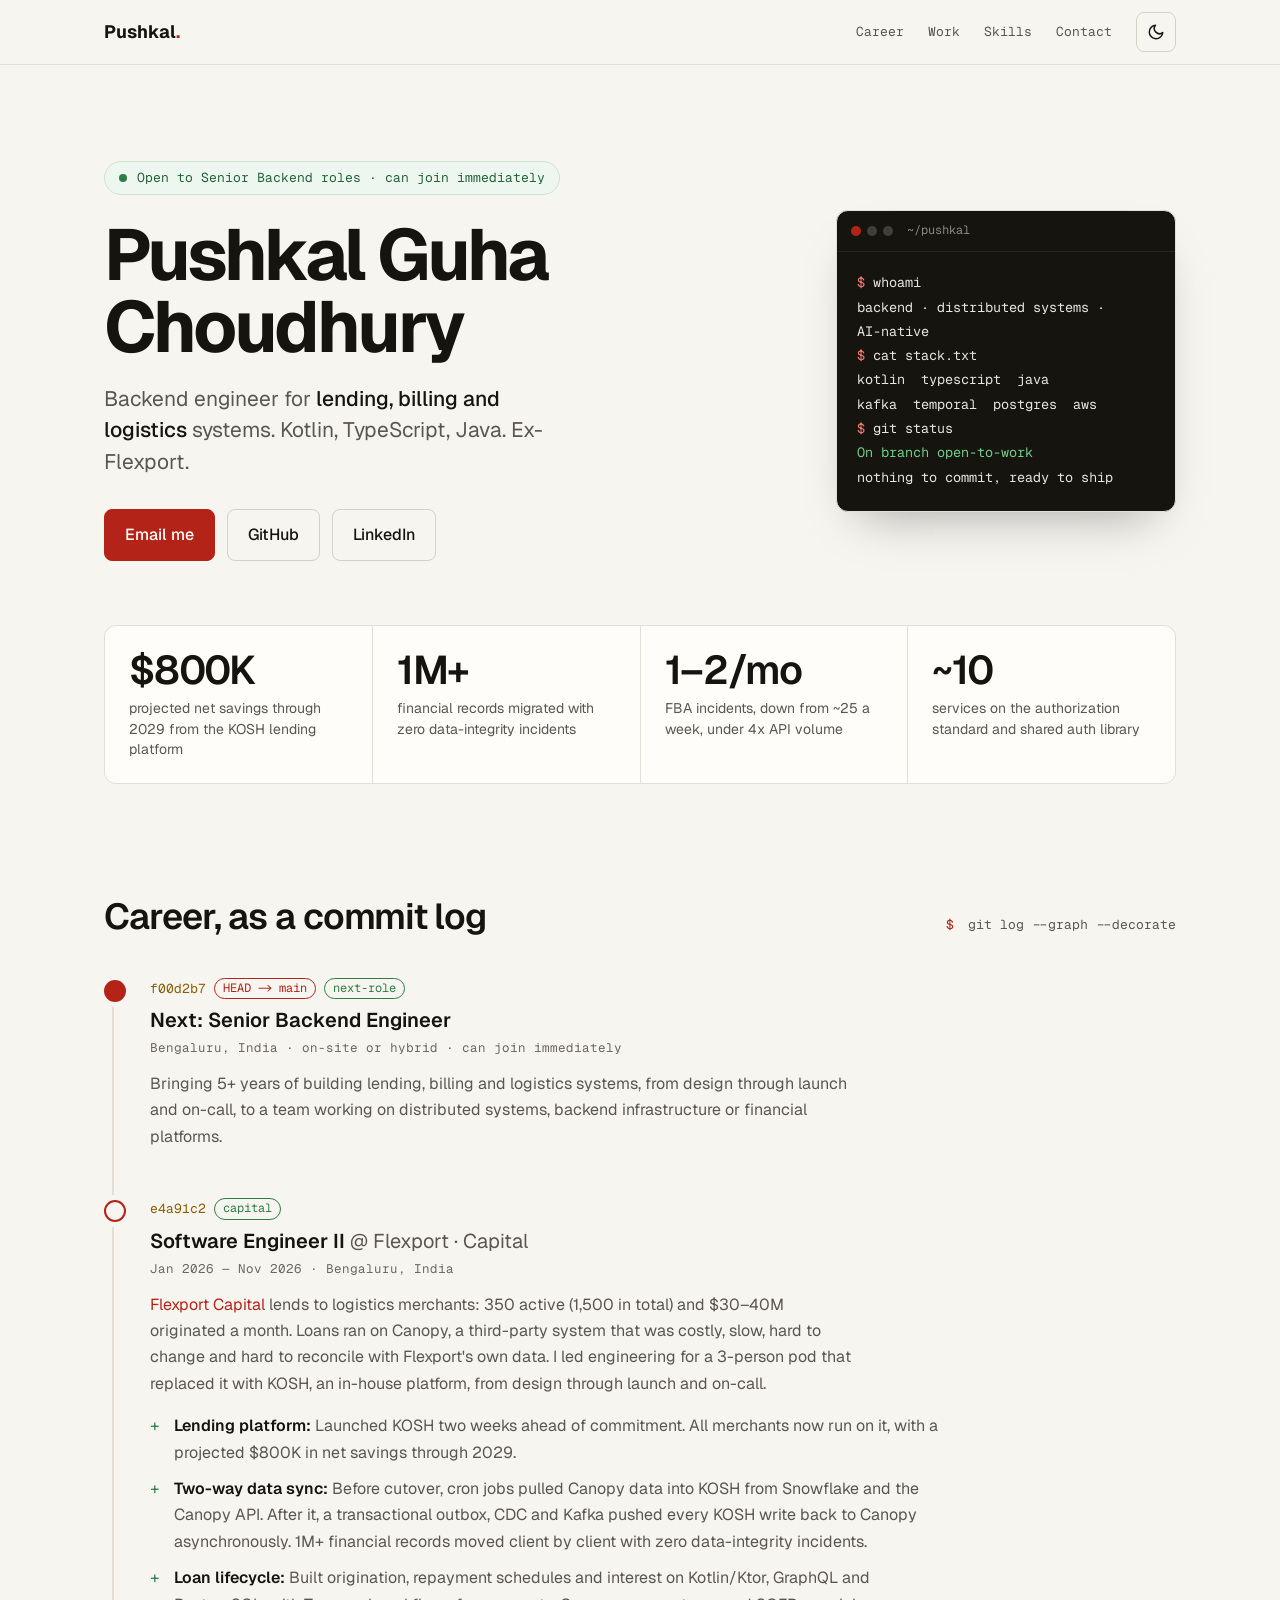
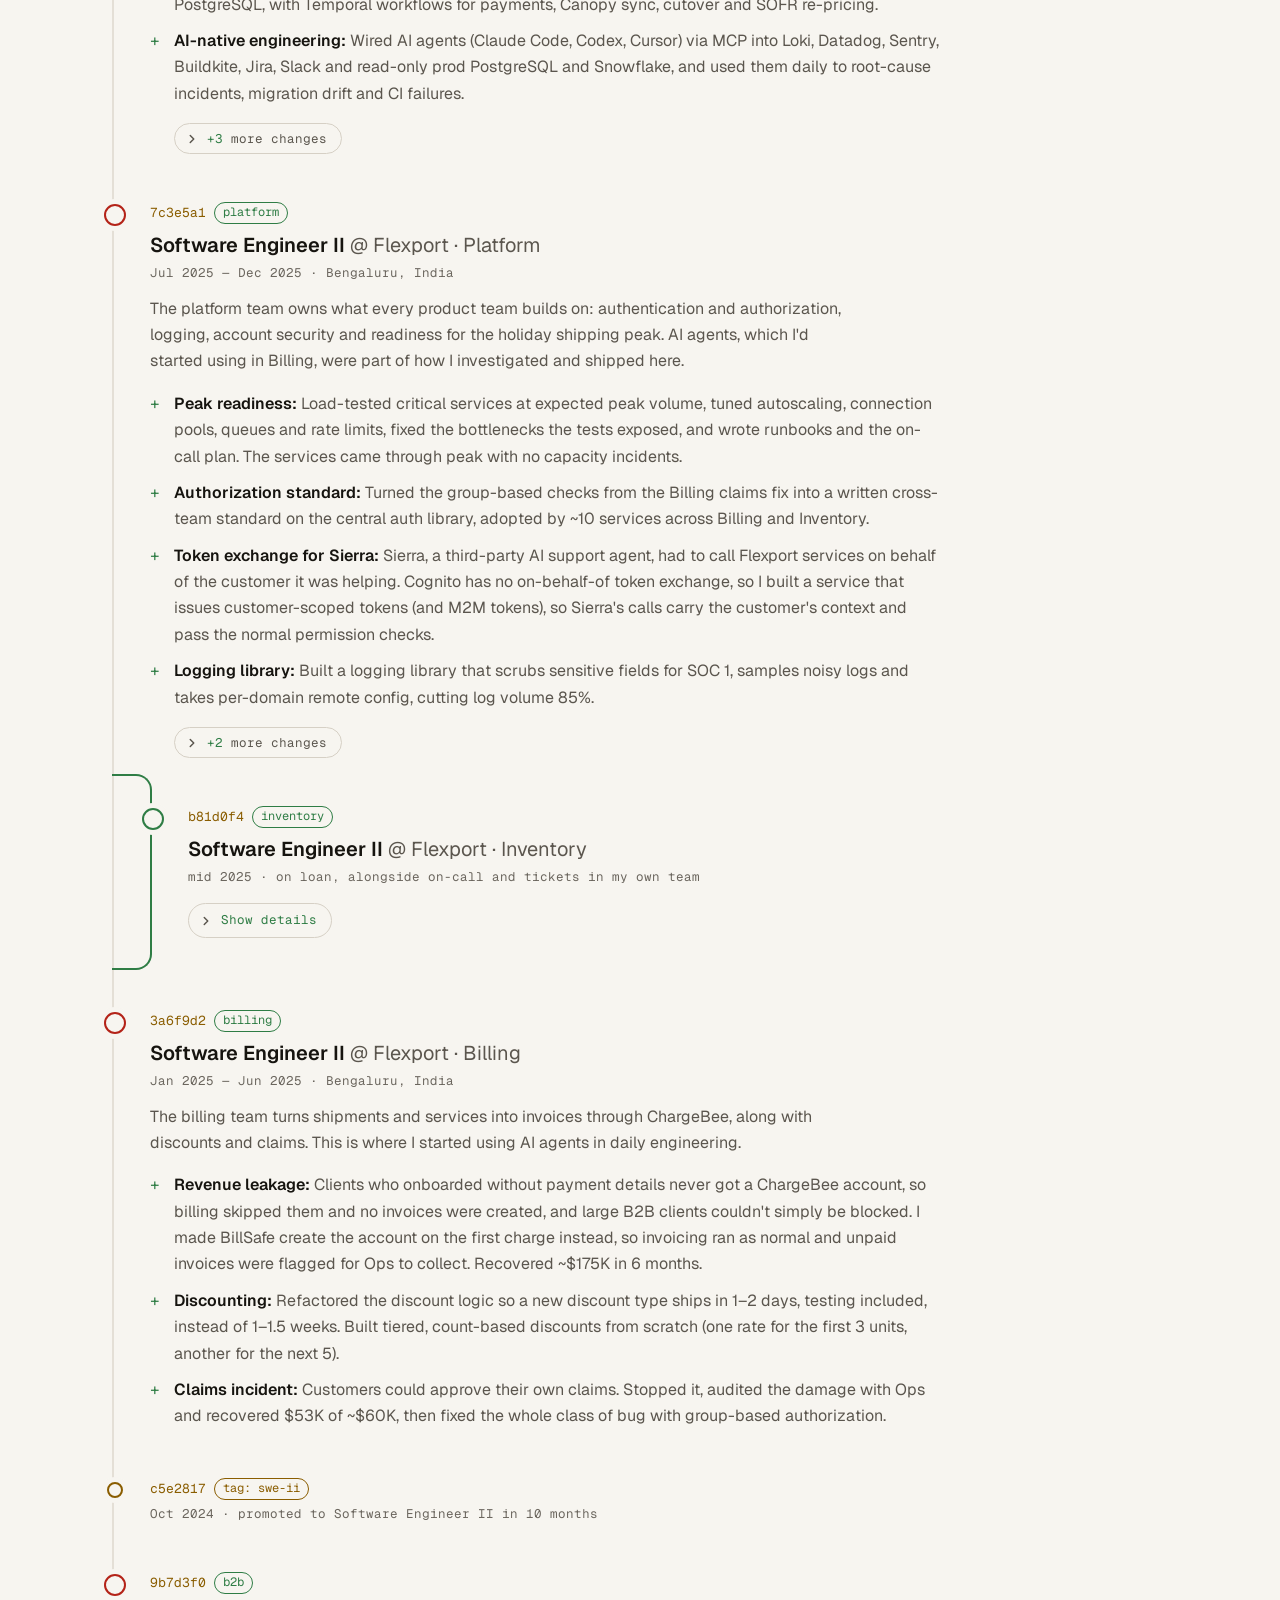
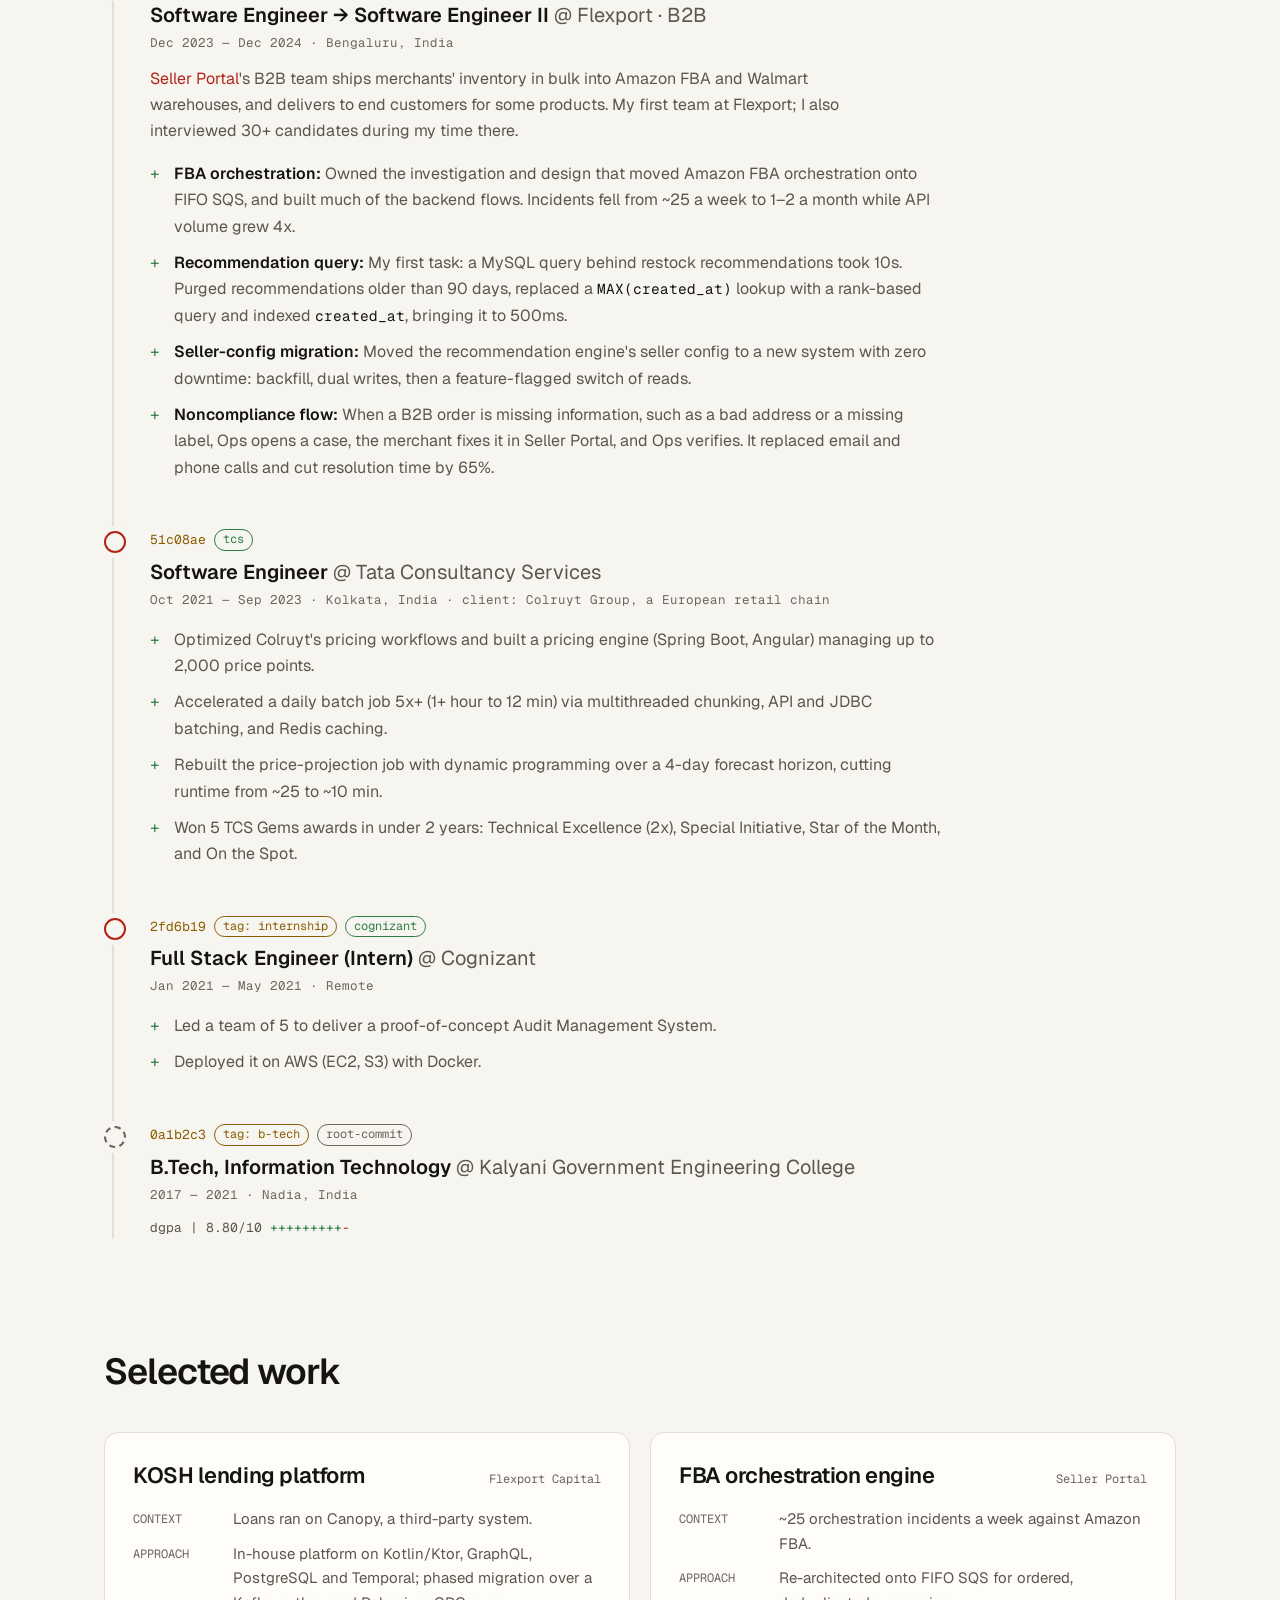
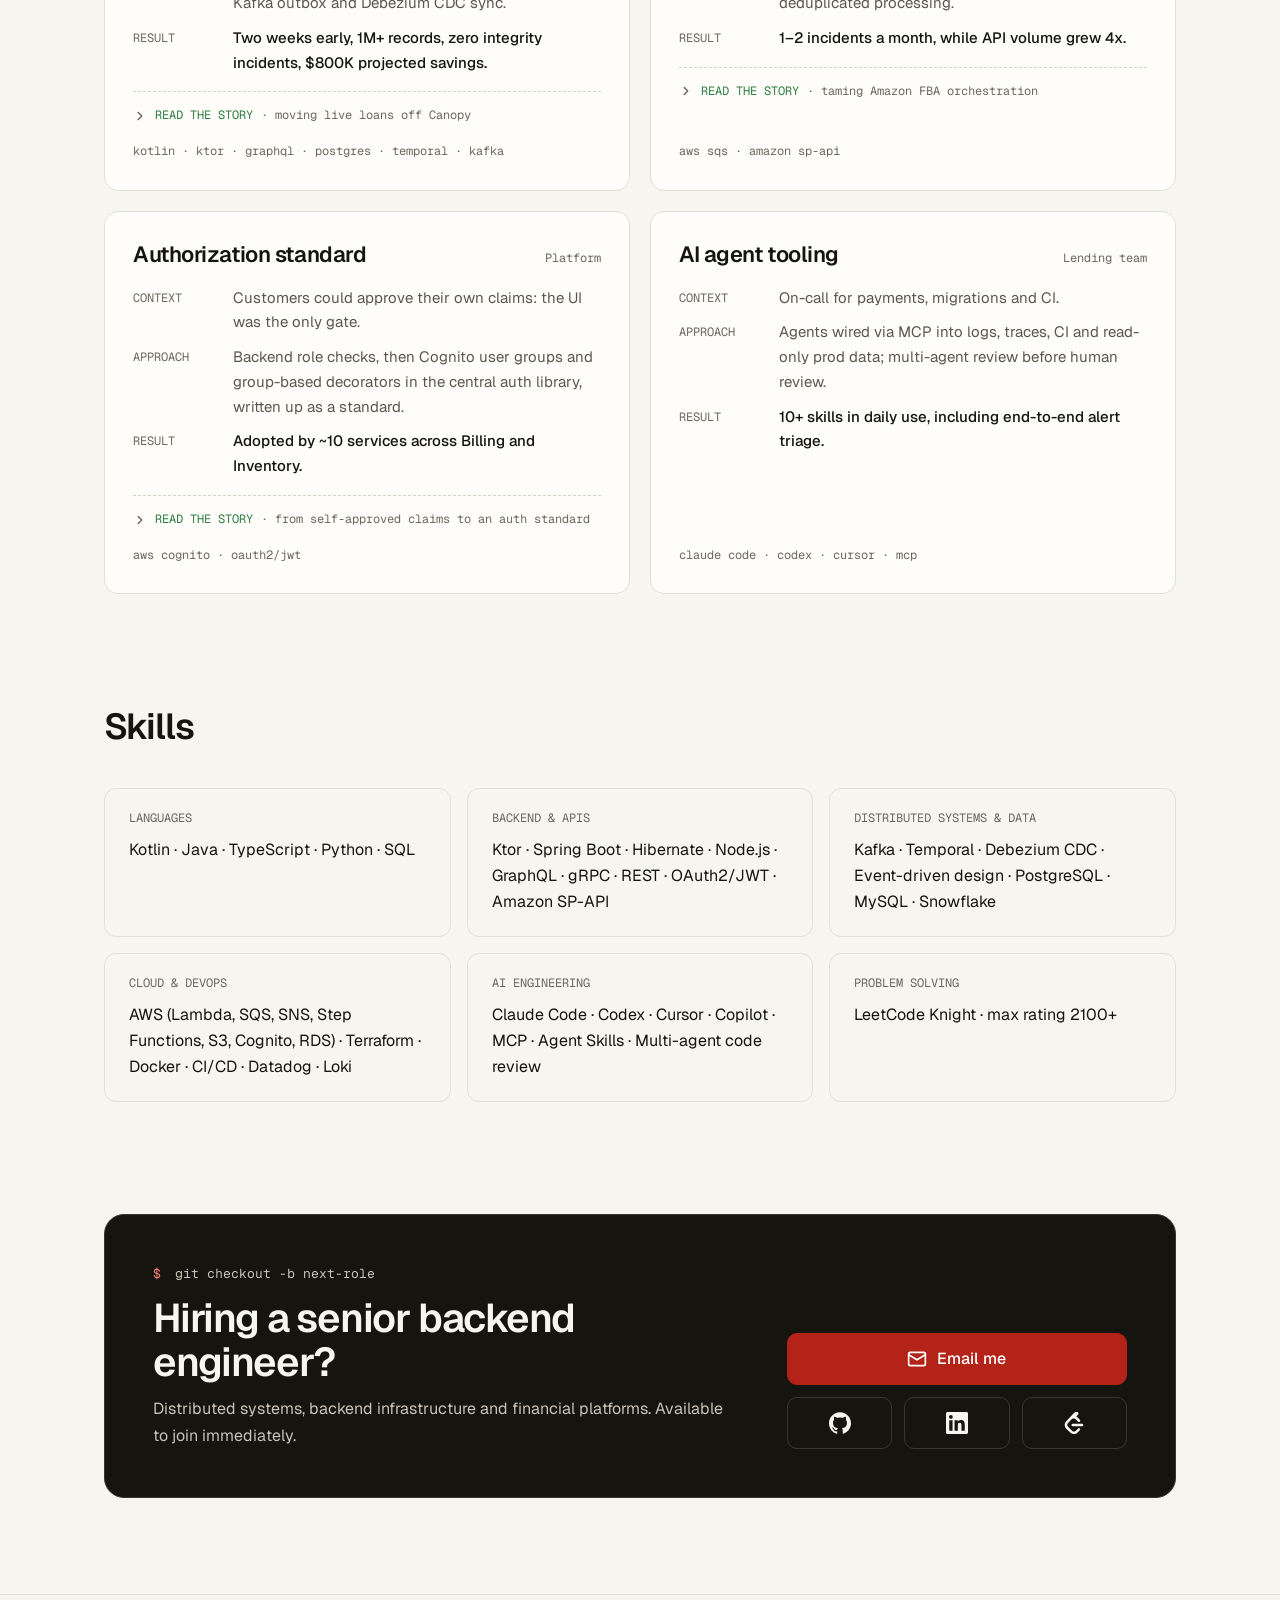
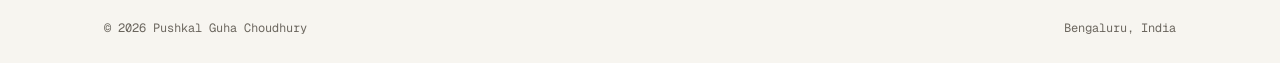
==== index.html @ 7644b031 "Rewrite Flexport career as per-domain commits with Inventory side branch and stories in Selected wor" ====
<!doctype html>
<html lang="en">
<head>
  <meta charset="utf-8">
  <meta name="viewport" content="width=device-width, initial-scale=1">
  <title>Pushkal Guha Choudhury — Software Engineer</title>
  <meta name="description" content="Pushkal Guha Choudhury is a backend software engineer, most recently at Flexport, building event-driven lending, billing and logistics systems in Kotlin, TypeScript and Java.">
  <meta property="og:title" content="Pushkal Guha Choudhury — Software Engineer">
  <meta property="og:description" content="Backend engineer for lending, billing and logistics systems. Open to Senior Backend roles.">
  <meta property="og:url" content="https://maganlal-meghraj.github.io/">
  <meta property="og:type" content="website">
  <meta property="og:image" content="https://maganlal-meghraj.github.io/og.png">
  <meta property="og:image:width" content="1200">
  <meta property="og:image:height" content="630">
  <meta property="og:image:alt" content="Pushkal Guha Choudhury, backend engineer for lending, billing and logistics systems">
  <meta name="twitter:card" content="summary_large_image">
  <link rel="icon" href="favicon.svg" type="image/svg+xml">
  <meta name="theme-color" content="#f7f5f0" media="(prefers-color-scheme: light)">
  <meta name="theme-color" content="#100f0d" media="(prefers-color-scheme: dark)">
  <link rel="preconnect" href="https://fonts.googleapis.com">
  <link rel="preconnect" href="https://fonts.gstatic.com" crossorigin>
  <link rel="stylesheet" href="https://fonts.googleapis.com/css2?family=Geist:wght@400;500;600;700&family=Geist+Mono:wght@400;500&display=swap">
  <link rel="stylesheet" href="style.css?v=21">
  <script>try { var t = localStorage.getItem('theme'); if (t) document.documentElement.dataset.theme = t; } catch (e) {}</script>
</head>
<body>
  <header class="nav">
    <div class="wrap">
      <a class="logo" href="#top">Pushkal<span>.</span></a>
      <nav>
        <a href="#career">Career</a>
        <a href="#work">Work</a>
        <a href="#skills">Skills</a>
        <a href="#contact">Contact</a>
        <button class="theme-toggle" id="theme-toggle" type="button" aria-label="Switch theme">
          <svg class="i-moon" viewBox="0 0 24 24" fill="none" stroke="currentColor" stroke-width="2" stroke-linecap="round" stroke-linejoin="round" aria-hidden="true"><path d="M21 12.8A9 9 0 1 1 11.2 3a7 7 0 0 0 9.8 9.8z"/></svg>
          <svg class="i-sun" viewBox="0 0 24 24" fill="none" stroke="currentColor" stroke-width="2" stroke-linecap="round" stroke-linejoin="round" aria-hidden="true"><circle cx="12" cy="12" r="4"/><path d="M12 2v2M12 20v2M4.9 4.9l1.4 1.4M17.7 17.7l1.4 1.4M2 12h2M20 12h2M4.9 19.1l1.4-1.4M17.7 6.3l1.4-1.4"/></svg>
        </button>
      </nav>
    </div>
  </header>

  <main id="top" class="wrap">
    <section class="hero">
      <div class="hero-text">
        <p class="badge"><span></span>Open to Senior Backend roles · can join immediately</p>
        <h1>Pushkal Guha Choudhury</h1>
        <p class="lead">Backend engineer for <strong>lending, billing and logistics</strong> systems. Kotlin, TypeScript, Java. Ex-Flexport.</p>
        <div class="cta">
          <a class="btn" href="mailto:pushkalgc007@gmail.com">Email me</a>
          <a class="btn ghost" href="https://github.com/Maganlal-Meghraj">GitHub</a>
          <a class="btn ghost" href="https://www.linkedin.com/in/pushkal-guha-choudhury/">LinkedIn</a>
        </div>
      </div>
      <div class="term" aria-hidden="true">
        <div class="term-bar"><i></i><i></i><i></i><span>~/pushkal</span></div>
<pre><span class="p">$</span> whoami
backend · distributed systems · <span class="nw">AI-native</span>
<span class="p">$</span> cat stack.txt
kotlin  typescript  java
kafka  temporal  postgres  aws
<span class="p">$</span> git status
<span class="ok">On branch open-to-work</span>
nothing to commit, ready to ship</pre>
      </div>
    </section>

    <section class="stats" aria-label="Highlights">
      <div class="stat"><b>$800K</b><span>projected net savings through 2029 from the KOSH lending platform</span></div>
      <div class="stat"><b>1M+</b><span>financial records migrated with zero data-integrity incidents</span></div>
      <div class="stat"><b>1–2/mo</b><span>FBA incidents, down from ~25 a week, under 4x API volume</span></div>
      <div class="stat"><b>~10</b><span>services on the authorization standard and shared auth library</span></div>
    </section>

    <section id="career">
      <div class="section-head">
        <h2>Career, as a commit log</h2>
        <p class="cmd"><span>$</span> git log --graph --decorate</p>
      </div>

      <div class="gitlog">
        <article class="commit head">
          <p class="refs"><span class="hash">f00d2b7</span><span class="ref head">HEAD -&gt; main</span><span class="ref branch">next-role</span></p>
          <h3>Next: Senior Backend Engineer</h3>
          <p class="date">Bengaluru, India · on-site or hybrid · can join immediately</p>
          <p class="note">Bringing 5+ years of building lending, billing and logistics systems, from design through launch and on-call, to a team working on distributed systems, backend infrastructure or financial platforms.</p>
        </article>

        <article class="commit">
          <p class="refs"><span class="hash">e4a91c2</span><span class="ref branch">capital</span></p>
          <h3>Software Engineer II <span class="at">@ Flexport · Capital</span></h3>
          <p class="date">Jan 2026 — Nov 2026 · Bengaluru, India</p>
          <p class="note"><a href="https://www.flexport.com/products/capital/">Flexport Capital</a> lends to logistics merchants: 350 active (1,500 in total) and $30–40M originated a month. Loans ran on Canopy, a third-party system that was costly, slow, hard to change and hard to reconcile with Flexport's own data. I led engineering for a 3-person pod that replaced it with KOSH, an in-house platform, from design through launch and on-call.</p>
          <ul>
            <li><strong>Lending platform:</strong> Launched KOSH two weeks ahead of commitment. All merchants now run on it, with a projected $800K in net savings through 2029.</li>
            <li><strong>Two-way data sync:</strong> Before cutover, cron jobs pulled Canopy data into KOSH from Snowflake and the Canopy API. After it, a transactional outbox, CDC and Kafka pushed every KOSH write back to Canopy asynchronously. 1M+ financial records moved client by client with zero data-integrity incidents.</li>
            <li><strong>Loan lifecycle:</strong> Built origination, repayment schedules and interest on Kotlin/Ktor, GraphQL and PostgreSQL, with Temporal workflows for payments, Canopy sync, cutover and SOFR re-pricing.</li>
            <li><strong>AI-native engineering:</strong> Wired AI agents (Claude Code, Codex, Cursor) via MCP into Loki, Datadog, Sentry, Buildkite, Jira, Slack and read-only prod PostgreSQL and Snowflake, and used them daily to root-cause incidents, migration drift and CI failures.</li>
            <li class="extra"><strong>Custom agent skills:</strong> Built 10+ agent skills, including end-to-end triage of payment-failure, authorization and PagerDuty alerts. Set up multi-agent code review ahead of human review and wrote the repo's agent-context docs (CLAUDE.md).</li>
            <li class="extra"><strong>AI-run production ops:</strong> Ran payment backfills and monthly SOFR loan re-pricing through agents, with pre-flight checks against prod data and human sign-off before writes.</li>
            <li class="extra"><strong>Leading the pod:</strong> Planned sprints 3–4 weeks ahead, wrote design docs and Ops rollout handbooks, and ran design reviews. Mentored a pod engineer and an intern, who shipped the Fees flow end to end and ranked top 3 for full-time conversion.</li>
          </ul>
          <button class="more-toggle" type="button" aria-expanded="false" hidden><svg viewBox="0 0 24 24" fill="none" stroke="currentColor" stroke-width="2.5" stroke-linecap="round" stroke-linejoin="round" aria-hidden="true"><path d="m9 6 6 6-6 6"/></svg><span class="closed"><span class="count">+3</span> more changes</span><span class="opened">Show less</span></button>
        </article>

        <article class="commit">
          <p class="refs"><span class="hash">7c3e5a1</span><span class="ref branch">platform</span></p>
          <h3>Software Engineer II <span class="at">@ Flexport · Platform</span></h3>
          <p class="date">Jul 2025 — Dec 2025 · Bengaluru, India</p>
          <p class="note">The platform team owns what every product team builds on: authentication and authorization, logging, account security and readiness for the holiday shipping peak. AI agents, which I'd started using in Billing, were part of how I investigated and shipped here.</p>
          <ul>
            <li><strong>Peak readiness:</strong> Load-tested critical services at expected peak volume, tuned autoscaling, connection pools, queues and rate limits, fixed the bottlenecks the tests exposed, and wrote runbooks and the on-call plan. The services came through peak with no capacity incidents.</li>
            <li><strong>Authorization standard:</strong> Turned the group-based checks from the Billing claims fix into a written cross-team standard on the central auth library, adopted by ~10 services across Billing and Inventory.</li>
            <li><strong>Token exchange for Sierra:</strong> Sierra, a third-party AI support agent, had to call Flexport services on behalf of the customer it was helping. Cognito has no on-behalf-of token exchange, so I built a service that issues customer-scoped tokens (and M2M tokens), so Sierra's calls carry the customer's context and pass the normal permission checks.</li>
            <li><strong>Logging library:</strong> Built a logging library that scrubs sensitive fields for SOC 1, samples noisy logs and takes per-domain remote config, cutting log volume 85%.</li>
            <li class="extra"><strong>Account security:</strong> Built the yearly password reset for the rotation mandate (a cron with batching and checkpointing), and added email verification at signup, which didn't exist before.</li>
            <li class="extra"><strong>Vulnerability fixes:</strong> As platform-team owner, drove security-flagged vulnerabilities to closure across service owners.</li>
          </ul>
          <button class="more-toggle" type="button" aria-expanded="false" hidden><svg viewBox="0 0 24 24" fill="none" stroke="currentColor" stroke-width="2.5" stroke-linecap="round" stroke-linejoin="round" aria-hidden="true"><path d="m9 6 6 6-6 6"/></svg><span class="closed"><span class="count">+2</span> more changes</span><span class="opened">Show less</span></button>
        </article>

        <div class="side-branch">
          <article class="commit">
            <p class="refs"><span class="hash">b81d0f4</span><span class="ref branch">inventory</span></p>
            <h3>Software Engineer II <span class="at">@ Flexport · Inventory</span></h3>
            <p class="date">mid 2025 · on loan, alongside on-call and tickets in my own team</p>
            <details class="more">
              <summary><svg viewBox="0 0 24 24" fill="none" stroke="currentColor" stroke-width="2.5" stroke-linecap="round" stroke-linejoin="round" aria-hidden="true"><path d="m9 6 6 6-6 6"/></svg><span class="count">Show details</span></summary>
              <p class="note">The Inventory team was short-staffed and at risk of missing a commitment on its decant / non-decant flow for D2C. Bin space is expensive, so stock stays boxed in bulk storage until a bin needs it. I joined to build the replenishment side.</p>
              <ul>
                <li><strong>Replenishment sync:</strong> A cron job that pulls Data Science's restocking recommendations from Snowflake and pushes them through Flexport's services into Logiwa, the warehouse management system, at 1M+ items/hour. Logiwa then raises a decant task whenever a bin drops below its threshold.</li>
              </ul>
            </details>
          </article>
        </div>

        <article class="commit">
          <p class="refs"><span class="hash">3a6f9d2</span><span class="ref branch">billing</span></p>
          <h3>Software Engineer II <span class="at">@ Flexport · Billing</span></h3>
          <p class="date">Jan 2025 — Jun 2025 · Bengaluru, India</p>
          <p class="note">The billing team turns shipments and services into invoices through ChargeBee, along with discounts and claims. This is where I started using AI agents in daily engineering.</p>
          <ul>
            <li><strong>Revenue leakage:</strong> Clients who onboarded without payment details never got a ChargeBee account, so billing skipped them and no invoices were created, and large B2B clients couldn't simply be blocked. I made BillSafe create the account on the first charge instead, so invoicing ran as normal and unpaid invoices were flagged for Ops to collect. Recovered ~$175K in 6 months.</li>
            <li><strong>Discounting:</strong> Refactored the discount logic so a new discount type ships in 1–2 days, testing included, instead of 1–1.5 weeks. Built tiered, count-based discounts from scratch (one rate for the first 3 units, another for the next 5).</li>
            <li><strong>Claims incident:</strong> Customers could approve their own claims. Stopped it, audited the damage with Ops and recovered $53K of ~$60K, then fixed the whole class of bug with group-based authorization.</li>
          </ul>
        </article>

        <article class="commit mini">
          <p class="refs"><span class="hash">c5e2817</span><span class="ref tag">tag: swe-ii</span></p>
          <p class="date">Oct 2024 · promoted to Software Engineer II in 10 months</p>
        </article>

        <article class="commit">
          <p class="refs"><span class="hash">9b7d3f0</span><span class="ref branch">b2b</span></p>
          <h3>Software Engineer → Software Engineer II <span class="at">@ Flexport · B2B</span></h3>
          <p class="date">Dec 2023 — Dec 2024 · Bengaluru, India</p>
          <p class="note"><a href="https://www.flexport.com/solutions/seller-portal/">Seller Portal</a>'s B2B team ships merchants' inventory in bulk into Amazon FBA and Walmart warehouses, and delivers to end customers for some products. My first team at Flexport; I also interviewed 30+ candidates during my time there.</p>
          <ul>
            <li><strong>FBA orchestration:</strong> Owned the investigation and design that moved Amazon FBA orchestration onto FIFO SQS, and built much of the backend flows. Incidents fell from ~25 a week to 1–2 a month while API volume grew 4x.</li>
            <li><strong>Recommendation query:</strong> My first task: a MySQL query behind restock recommendations took 10s. Purged recommendations older than 90 days, replaced a <code>MAX(created_at)</code> lookup with a rank-based query and indexed <code>created_at</code>, bringing it to 500ms.</li>
            <li><strong>Seller-config migration:</strong> Moved the recommendation engine's seller config to a new system with zero downtime: backfill, dual writes, then a feature-flagged switch of reads.</li>
            <li><strong>Noncompliance flow:</strong> When a B2B order is missing information, such as a bad address or a missing label, Ops opens a case, the merchant fixes it in Seller Portal, and Ops verifies. It replaced email and phone calls and cut resolution time by 65%.</li>
          </ul>
        </article>


        <article class="commit">
          <p class="refs"><span class="hash">51c08ae</span><span class="ref branch">tcs</span></p>
          <h3>Software Engineer <span class="at">@ Tata Consultancy Services</span></h3>
          <p class="date">Oct 2021 — Sep 2023 · Kolkata, India · client: Colruyt Group, a European retail chain</p>
          <ul>
            <li>Optimized Colruyt's pricing workflows and built a pricing engine (Spring Boot, Angular) managing up to 2,000 price points.</li>
            <li>Accelerated a daily batch job 5x+ (1+ hour to 12 min) via multithreaded chunking, API and JDBC batching, and Redis caching.</li>
            <li>Rebuilt the price-projection job with dynamic programming over a 4-day forecast horizon, cutting runtime from ~25 to ~10 min.</li>
            <li>Won 5 TCS Gems awards in under 2 years: Technical Excellence (2x), Special Initiative, Star of the Month, and On the Spot.</li>
          </ul>
        </article>

        <article class="commit">
          <p class="refs"><span class="hash">2fd6b19</span><span class="ref tag">tag: internship</span><span class="ref branch">cognizant</span></p>
          <h3>Full Stack Engineer (Intern) <span class="at">@ Cognizant</span></h3>
          <p class="date">Jan 2021 — May 2021 · Remote</p>
          <ul>
            <li>Led a team of 5 to deliver a proof-of-concept Audit Management System.</li>
            <li>Deployed it on AWS (EC2, S3) with Docker.</li>
          </ul>
        </article>

        <article class="commit root">
          <p class="refs"><span class="hash">0a1b2c3</span><span class="ref tag">tag: b-tech</span><span class="ref root">root-commit</span></p>
          <h3>B.Tech, Information Technology <span class="at">@ Kalyani Government Engineering College</span></h3>
          <p class="date">2017 — 2021 · Nadia, India</p>
          <p class="diffstat">dgpa | 8.80/10 <span class="ins">+++++++++</span><span class="del">-</span></p>
        </article>
      </div>
    </section>

    <section id="work">
      <div class="section-head">
        <h2>Selected work</h2>
      </div>
      <div class="grid">
        <article class="card">
          <div class="card-head"><h3>KOSH lending platform</h3><span>Flexport Capital</span></div>
          <dl>
            <dt>Context</dt><dd>Loans ran on Canopy, a third-party system.</dd>
            <dt>Approach</dt><dd>In-house platform on Kotlin/Ktor, GraphQL, PostgreSQL and Temporal; phased migration over a Kafka outbox and Debezium CDC sync.</dd>
            <dt>Result</dt><dd class="result">Two weeks early, 1M+ records, zero integrity incidents, $800K projected savings.</dd>
          </dl>
          <details class="story">
            <summary><svg viewBox="0 0 24 24" fill="none" stroke="currentColor" stroke-width="2.5" stroke-linecap="round" stroke-linejoin="round" aria-hidden="true"><path d="m9 6 6 6-6 6"/></svg><span class="count">Read the story</span> · moving live loans off Canopy</summary>
            <dl>
              <dt>Problem</dt><dd>Move 1M+ financial records and every merchant off Canopy while loans kept accruing interest and taking payments. There was no window to pause.</dd>
              <dt>Approach</dt><dd>Two phases. Before cutover, cron jobs pulled Canopy data into KOSH. Once a client's writes moved to KOSH, each write also landed in an outbox table in the same transaction; CDC carried it to Kafka, and a consumer replayed it into Canopy. A second CDC stream fed KOSH into Snowflake for drift checks.</dd>
              <dt>Why</dt><dd>Canopy stayed a complete, current copy, so any client could roll back, downstream tools still reading Canopy kept working, and the two systems could run side by side for comparison.</dd>
              <dt>Rejected</dt><dd>Writing through to Canopy synchronously. Canopy's latency was one of the reasons for leaving it, and it would have sat in every KOSH request.</dd>
              <dt>Surprises</dt><dd>Drift checks surfaced a systemic interest/fee mapping error inherited from Canopy across loans, schedules and payments. I fixed it at the data layer and backfilled history once billing risk was ruled out. Canopy's data model also didn't map cleanly onto KOSH's, so the sync needed translation rules.</dd>
              <dt>Result</dt><dd class="result">Clients moved one by one with zero data-integrity incidents, and KOSH launched two weeks early.</dd>
            </dl>
          </details>
          <p class="meta">kotlin · ktor · graphql · postgres · temporal · kafka</p>
        </article>
        <article class="card">
          <div class="card-head"><h3>FBA orchestration engine</h3><span>Seller Portal</span></div>
          <dl>
            <dt>Context</dt><dd>~25 orchestration incidents a week against Amazon FBA.</dd>
            <dt>Approach</dt><dd>Re-architected onto FIFO SQS for ordered, deduplicated processing.</dd>
            <dt>Result</dt><dd class="result">1–2 incidents a month, while API volume grew 4x.</dd>
          </dl>
          <details class="story">
            <summary><svg viewBox="0 0 24 24" fill="none" stroke="currentColor" stroke-width="2.5" stroke-linecap="round" stroke-linejoin="round" aria-hidden="true"><path d="m9 6 6 6-6 6"/></svg><span class="count">Read the story</span> · taming Amazon FBA orchestration</summary>
            <dl>
              <dt>Problem</dt><dd>Sending inventory to Amazon FBA meant a chain of SP-API calls that had grown from 6 to 24. Bursts hit Amazon's rate limits, and a failure partway left shipments stuck: ~25 incidents a week.</dd>
              <dt>Constraint</dt><dd>B2B ran on Lambda with a 30-second limit, so retrying inside the synchronous chain could never fit.</dd>
              <dt>Approach</dt><dd>Each step became a message on a FIFO SQS queue, consumed with long polling at a controlled rate and retried from the step that failed.</dd>
              <dt>Rejected</dt><dd>Step Functions: no global control over the SP-API call rate, a per-transition cost that added up at this volume, and no built-in per-shipment ordering and deduplication like FIFO message groups.</dd>
              <dt>My part</dt><dd>Owned the investigation and the architecture design, then was a major contributor to the backend flows during the build.</dd>
              <dt>Result</dt><dd class="result">1–2 incidents a month, while API volume grew 4x.</dd>
            </dl>
          </details>
          <p class="meta">aws sqs · amazon sp-api</p>
        </article>
        <article class="card">
          <div class="card-head"><h3>Authorization standard</h3><span>Platform</span></div>
          <dl>
            <dt>Context</dt><dd>Customers could approve their own claims: the UI was the only gate.</dd>
            <dt>Approach</dt><dd>Backend role checks, then Cognito user groups and group-based decorators in the central auth library, written up as a standard.</dd>
            <dt>Result</dt><dd class="result">Adopted by ~10 services across Billing and Inventory.</dd>
          </dl>
          <details class="story">
            <summary><svg viewBox="0 0 24 24" fill="none" stroke="currentColor" stroke-width="2.5" stroke-linecap="round" stroke-linejoin="round" aria-hidden="true"><path d="m9 6 6 6-6 6"/></svg><span class="count">Read the story</span> · from self-approved claims to an auth standard</summary>
            <dl>
              <dt>Problem</dt><dd>There was no separate back-office app, so customers and Ops used the same UI. A UI change showed customers the approve button, and the backend APIs didn't check roles, so customers approved their own claims. It was costing money.</dd>
              <dt>Fix first</dt><dd>Reverted the UI change, then added an explicit role check in the backend and marked the incident stable.</dd>
              <dt>Audit</dt><dd>Worked with Ops to find every self-approved claim: ~$60K in total, of which $53K was recovered.</dd>
              <dt>Fix the class</dt><dd>Created a Cognito user group for the people allowed to approve claims, and added decorators to the central auth library that take the groups allowed to call an API and check the caller's membership. Written to work for any group, not just Billing's.</dd>
              <dt>Trade-off</dt><dd>Service-to-service calls stayed allowed by default, which kept internal callers working during the rollout.</dd>
              <dt>Result</dt><dd class="result">On Platform it became a written cross-team standard, adopted by ~10 services across Billing and Inventory.</dd>
            </dl>
          </details>
          <p class="meta">aws cognito · oauth2/jwt</p>
        </article>
        <article class="card">
          <div class="card-head"><h3>AI agent tooling</h3><span>Lending team</span></div>
          <dl>
            <dt>Context</dt><dd>On-call for payments, migrations and CI.</dd>
            <dt>Approach</dt><dd>Agents wired via MCP into logs, traces, CI and read-only prod data; multi-agent review before human review.</dd>
            <dt>Result</dt><dd class="result">10+ skills in daily use, including end-to-end alert triage.</dd>
          </dl>
          <p class="meta">claude code · codex · cursor · mcp</p>
        </article>
      </div>
    </section>

    <section id="skills">
      <div class="section-head">
        <h2>Skills</h2>
      </div>
      <div class="skills">
        <div><p class="label">Languages</p><p>Kotlin · Java · TypeScript · Python · SQL</p></div>
        <div><p class="label">Backend &amp; APIs</p><p>Ktor · Spring Boot · Hibernate · Node.js · GraphQL · gRPC · REST · OAuth2/JWT · Amazon SP-API</p></div>
        <div><p class="label">Distributed systems &amp; data</p><p>Kafka · Temporal · Debezium CDC · Event-driven design · PostgreSQL · MySQL · Snowflake</p></div>
        <div><p class="label">Cloud &amp; DevOps</p><p>AWS (Lambda, SQS, SNS, Step Functions, S3, Cognito, RDS) · Terraform · Docker · CI/CD · Datadog · Loki</p></div>
        <div><p class="label">AI engineering</p><p>Claude Code · Codex · Cursor · Copilot · MCP · Agent Skills · Multi-agent code review</p></div>
        <div><p class="label">Problem solving</p><p>LeetCode Knight · max rating 2100+</p></div>
      </div>
    </section>

    <section id="contact">
      <div class="contact">
        <div class="contact-text">
          <p class="cmd"><span>$</span> git checkout -b next-role</p>
          <h2>Hiring a senior backend engineer?</h2>
          <p>Distributed systems, backend infrastructure and financial platforms. Available to join immediately.</p>
        </div>
        <div class="contact-links">
          <a class="btn email" href="mailto:pushkalgc007@gmail.com"><svg viewBox="0 0 24 24" fill="none" stroke="currentColor" stroke-width="2" stroke-linecap="round" stroke-linejoin="round" aria-hidden="true"><rect x="2" y="4" width="20" height="16" rx="2"/><path d="m22 7-10 6L2 7"/></svg><span>Email me</span></a>
          <div>
            <a class="btn ghost" href="https://github.com/Maganlal-Meghraj" aria-label="GitHub" title="GitHub"><svg viewBox="0 0 24 24" fill="currentColor" aria-hidden="true"><path d="M12 .297c-6.63 0-12 5.373-12 12 0 5.303 3.438 9.8 8.205 11.385.6.113.82-.258.82-.577 0-.285-.01-1.04-.015-2.04-3.338.724-4.042-1.61-4.042-1.61C4.422 18.07 3.633 17.7 3.633 17.7c-1.087-.744.084-.729.084-.729 1.205.084 1.838 1.236 1.838 1.236 1.07 1.835 2.809 1.305 3.495.998.108-.776.417-1.305.76-1.605-2.665-.3-5.466-1.332-5.466-5.93 0-1.31.465-2.38 1.235-3.22-.135-.303-.54-1.523.105-3.176 0 0 1.005-.322 3.3 1.23.96-.267 1.98-.399 3-.405 1.02.006 2.04.138 3 .405 2.28-1.552 3.285-1.23 3.285-1.23.645 1.653.24 2.873.12 3.176.765.84 1.23 1.91 1.23 3.22 0 4.61-2.805 5.625-5.475 5.92.42.36.81 1.096.81 2.22 0 1.606-.015 2.896-.015 3.286 0 .315.21.69.825.57C20.565 22.092 24 17.592 24 12.297c0-6.627-5.373-12-12-12"/></svg></a>
            <a class="btn ghost" href="https://www.linkedin.com/in/pushkal-guha-choudhury/" aria-label="LinkedIn" title="LinkedIn"><svg viewBox="0 0 24 24" fill="currentColor" aria-hidden="true"><path d="M20.447 20.452h-3.554v-5.569c0-1.328-.027-3.037-1.852-3.037-1.853 0-2.136 1.445-2.136 2.939v5.667H9.351V9h3.414v1.561h.046c.477-.9 1.637-1.85 3.37-1.85 3.601 0 4.267 2.37 4.267 5.455v6.286zM5.337 7.433c-1.144 0-2.063-.926-2.063-2.065 0-1.138.92-2.063 2.063-2.063 1.14 0 2.064.925 2.064 2.063 0 1.139-.925 2.065-2.064 2.065zm1.782 13.019H3.555V9h3.564v11.452zM22.225 0H1.771C.792 0 0 .774 0 1.729v20.542C0 23.227.792 24 1.771 24h20.451C23.2 24 24 23.227 24 22.271V1.729C24 .774 23.2 0 22.222 0h.003z"/></svg></a>
            <a class="btn ghost" href="https://leetcode.com/Maganlal-Meghraj/" aria-label="LeetCode" title="LeetCode"><svg viewBox="0 0 24 24" fill="currentColor" aria-hidden="true"><path d="M13.483 0a1.374 1.374 0 0 0-.961.438L7.116 6.226l-3.854 4.126a5.266 5.266 0 0 0-1.209 2.104 5.35 5.35 0 0 0-.125.513 5.527 5.527 0 0 0 .062 2.362 5.83 5.83 0 0 0 .349 1.017 5.938 5.938 0 0 0 1.271 1.818l4.277 4.193.039.038c2.248 2.165 5.852 2.133 8.063-.074l2.396-2.392c.54-.54.54-1.414.003-1.955a1.378 1.378 0 0 0-1.951-.003l-2.396 2.392a3.021 3.021 0 0 1-4.205.038l-.02-.019-4.276-4.193c-.652-.64-.972-1.469-.948-2.263a2.68 2.68 0 0 1 .066-.523 2.545 2.545 0 0 1 .619-1.164L9.13 8.114c.592-.63 1.5-.98 2.476-.98.976 0 1.885.35 2.475.98l2.15 2.38c.534.598 1.459.65 2.057.116a1.459 1.459 0 0 0 .116-2.057l-2.147-2.385a5.67 5.67 0 0 0-1.766-1.29l1.917-2.054a1.375 1.375 0 0 0-.032-1.949A1.377 1.377 0 0 0 13.483 0zm-2.866 12.815a1.38 1.38 0 0 0-1.38 1.382 1.38 1.38 0 0 0 1.38 1.382H20.79a1.38 1.38 0 0 0 1.38-1.382 1.38 1.38 0 0 0-1.38-1.382z"/></svg></a>
          </div>
        </div>
      </div>
    </section>
  </main>

  <footer>
    <div class="wrap">
      <span>© <span id="year"></span> Pushkal Guha Choudhury</span>
      <span>Bengaluru, India</span>
    </div>
  </footer>
  <script>
    document.getElementById('year').textContent = new Date().getFullYear();

    // For whoever opens DevTools: a quiet nod to Feluda's "Magajastra", the brain as weapon.
    console.log('%cP.', 'font: 700 32px Geist, system-ui, sans-serif; color: #ef5a4b');
    console.log('Reading the source? Observation first, then deduction. Magajastra approves.\nSay hello: pushkalgc007@gmail.com');

    const root = document.documentElement;
    const toggle = document.getElementById('theme-toggle');
    const systemDark = matchMedia('(prefers-color-scheme: dark)');
    const current = () => root.dataset.theme || (systemDark.matches ? 'dark' : 'light');
    const sync = () => {
      const dark = current() === 'dark';
      toggle.dataset.mode = dark ? 'dark' : 'light';
      toggle.setAttribute('aria-label', dark ? 'Switch to light theme' : 'Switch to dark theme');
    };
    document.querySelectorAll('.more-toggle').forEach((btn) => {
      const list = btn.previousElementSibling;
      list.classList.add('collapsed');
      btn.querySelector('.count').textContent = '+' + list.querySelectorAll('.extra').length;
      btn.hidden = false;
      btn.addEventListener('click', () => {
        const open = list.classList.toggle('collapsed') === false;
        btn.setAttribute('aria-expanded', String(open));
      });
    });

    toggle.addEventListener('click', () => {
      const next = current() === 'dark' ? 'light' : 'dark';
      root.dataset.theme = next;
      try { localStorage.setItem('theme', next); } catch (e) {}
      sync();
    });
    systemDark.addEventListener('change', sync);
    sync();
  </script>
</body>
</html>
---- style.css ----
/* Each token is light-dark(light, dark). The OS setting picks by default;
   the theme toggle pins one via data-theme on <html>. */
:root {
  color-scheme: light dark;
  --bg: light-dark(#f7f5f0, #100f0d);
  --fg: light-dark(#16140f, #ece8e1);
  --muted: light-dark(#5b564e, #a39d93);
  --faint: light-dark(#6b665e, #8c867c);
  --border: light-dark(#e4dfd6, #2a2824);
  --line: light-dark(#d6d0c5, #3a3631);
  --card: light-dark(#fffdf9, #181714);
  --accent: light-dark(#b42318, #ef5a4b);
  --accent-fg: light-dark(#ffffff, #16140f);
  --green: light-dark(#2f7d45, #6fcf87);
  --yellow: light-dark(#8a5d00, #e2b33d);
  --badge-bg: light-dark(#eef6f0, #13261a);
  --badge-border: light-dark(#cfe3d4, #234a30);
  --badge-fg: light-dark(#24633a, #7fd497);
  --term-bg: light-dark(#16140f, #181714);
  --term-fg: #e9e5dc;      /* the terminal card and contact panel stay dark in both themes */
  --term-prompt: #ef7a6e;
  --term-ok: #6fcf87;
  --panel: light-dark(#16140f, #1b1916);
  --panel-fg: light-dark(#f7f5f0, #ece8e1);
  --panel-muted: light-dark(#c9c3b8, #b3ada3);
  --panel-border: light-dark(#3a3731, #34312c);
  --sans: "Geist", system-ui, -apple-system, "Segoe UI", sans-serif;
  --mono: "Geist Mono", ui-monospace, SFMono-Regular, Menlo, monospace;
}
:root[data-theme="light"] { color-scheme: light; }
:root[data-theme="dark"] { color-scheme: dark; }

* { box-sizing: border-box; }
html { scroll-behavior: smooth; scroll-padding-top: 72px; }
body {
  margin: 0;
  background: var(--bg);
  color: var(--fg);
  font: 16px/1.65 var(--sans);
  -webkit-font-smoothing: antialiased;
}
a { color: var(--accent); text-decoration: none; }
a:hover { text-decoration: underline; text-underline-offset: 3px; }
::selection { background: var(--accent); color: var(--accent-fg); }

.wrap { max-width: 1120px; margin: 0 auto; padding: 0 24px; }

/* Nav */
.nav {
  position: sticky; top: 0; z-index: 10;
  background: color-mix(in srgb, var(--bg) 85%, transparent);
  backdrop-filter: blur(12px);
  -webkit-backdrop-filter: blur(12px);
  border-bottom: 1px solid var(--border);
}
.nav .wrap { display: flex; flex-wrap: wrap; justify-content: space-between; align-items: center; gap: 12px 24px; min-height: 64px; }
.logo { font-weight: 700; font-size: 18px; color: var(--fg); }
.logo span { color: var(--accent); }
.logo:hover { text-decoration: none; }
.nav nav { display: flex; flex-wrap: wrap; align-items: center; gap: 4px 24px; }
.nav nav a { font-family: var(--mono); font-size: 13px; color: var(--muted); }
.nav nav a:hover { color: var(--fg); text-decoration: none; }
.theme-toggle {
  display: inline-flex; align-items: center; justify-content: center;
  width: 40px; height: 40px; padding: 0; cursor: pointer;
  background: transparent; color: var(--fg);
  border: 1px solid var(--line); border-radius: 8px;
}
.theme-toggle:hover { border-color: var(--fg); }
.theme-toggle svg { width: 18px; height: 18px; }
.theme-toggle .i-sun,
.theme-toggle[data-mode="dark"] .i-moon { display: none; }
.theme-toggle[data-mode="dark"] .i-sun { display: block; }

/* Hero */
.hero { display: flex; flex-wrap: wrap; align-items: center; gap: 48px; padding: 96px 0 64px; }
.hero-text { flex: 999 1 520px; min-width: 0; }
.badge {
  display: inline-flex; align-items: center; gap: 10px; margin: 0 0 24px; padding: 6px 14px;
  border: 1px solid var(--badge-border); background: var(--badge-bg); color: var(--badge-fg);
  border-radius: 999px; font-family: var(--mono); font-size: 13px; line-height: 1.5;
}
.badge span { flex: none; width: 8px; height: 8px; border-radius: 50%; background: var(--green); }
h1 { margin: 0 0 20px; font-size: clamp(44px, 7vw, 72px); line-height: 1; letter-spacing: -0.04em; font-weight: 700; }
.lead { margin: 0 0 32px; font-size: 21px; line-height: 1.5; color: var(--muted); max-width: 34ch; }
.lead strong { color: var(--fg); font-weight: 500; }

.cta { display: flex; flex-wrap: wrap; gap: 12px; }
.btn {
  display: inline-block; padding: 12px 20px; border-radius: 8px;
  background: var(--accent); color: var(--accent-fg); font-weight: 500;
  border: 1px solid var(--accent); text-align: center;
  transition: opacity .15s, border-color .15s;
}
.btn:hover { text-decoration: none; opacity: .9; }
.btn.ghost { background: transparent; color: var(--fg); border-color: var(--line); }
.btn.ghost:hover { opacity: 1; border-color: var(--fg); }

/* Terminal card */
.term {
  flex: 1 1 340px; min-width: 0; max-width: 420px;
  background: var(--term-bg); color: var(--term-fg);
  border: 1px solid var(--border); border-radius: 12px; overflow: hidden;
  box-shadow: 0 24px 48px -24px rgba(0, 0, 0, .35);
}
.term-bar { display: flex; align-items: center; gap: 6px; padding: 10px 14px; border-bottom: 1px solid rgba(255, 255, 255, .08); }
.term-bar i { width: 10px; height: 10px; border-radius: 50%; background: rgba(255, 255, 255, .18); }
.term-bar i:first-child { background: var(--accent); }
.term-bar span { margin-left: 8px; font-family: var(--mono); font-size: 12px; color: rgba(255, 255, 255, .5); }
.term pre { margin: 0; padding: 18px 20px 22px; font: 13.5px/1.8 var(--mono); white-space: pre-wrap; }
.term .p { color: var(--term-prompt); }
.term .ok { color: var(--term-ok); }
.term .nw { white-space: nowrap; }

/* Stats */
.stats {
  display: grid; grid-template-columns: repeat(4, minmax(0, 1fr)); gap: 1px;
  background: var(--border); border: 1px solid var(--border); border-radius: 12px; overflow: hidden;
}
@media (max-width: 960px) { .stats { grid-template-columns: repeat(2, minmax(0, 1fr)); } }
.stat { background: var(--card); padding: 24px; }
.stat b { display: block; margin: 0 0 8px; font-size: 40px; font-weight: 600; letter-spacing: -0.03em; line-height: 1; }
.stat span { display: block; font-size: 14px; color: var(--muted); line-height: 1.45; }

/* Sections */
section[id] { padding: 112px 0 0; }
.section-head { display: flex; flex-wrap: wrap; align-items: baseline; justify-content: space-between; gap: 8px 24px; margin: 0 0 40px; }
h2 { margin: 0; font-size: 36px; line-height: 1.15; letter-spacing: -0.03em; font-weight: 600; }
h3 { margin: 0; font-size: 20px; line-height: 1.35; font-weight: 600; }
.cmd { margin: 0; font-family: var(--mono); font-size: 13px; color: var(--muted); }
.cmd span { color: var(--accent); margin-right: 6px; }

/* Career git log */
/* Dots sit centred on the 2px rail: left = -(rail padding + 1px half-rail + 9px half-dot). */
.gitlog { --rail-pad: 36px; margin-left: 8px; padding-left: var(--rail-pad); border-left: 2px solid var(--border); }
.commit { position: relative; padding-bottom: 48px; }
.commit:last-child { padding-bottom: 0; }
.commit::before {
  content: ""; position: absolute; left: calc(-1 * var(--rail-pad) - 10px); top: 2px;
  width: 18px; height: 18px; border-radius: 50%;
  background: var(--bg); border: 2px solid var(--accent);
  box-shadow: 0 0 0 5px var(--bg);
}
.commit.head::before { background: var(--accent); }
.commit.root::before { border: 2px dashed var(--faint); }
.refs { display: flex; flex-wrap: wrap; align-items: center; gap: 6px 8px; margin: 0 0 8px; font-family: var(--mono); font-size: 13px; }
.hash { color: var(--yellow); }
.ref { padding: 0 8px; border: 1px solid currentColor; border-radius: 999px; font-size: 12px; }
.ref.head { color: var(--accent); }
.ref.branch { color: var(--green); }
.ref.tag { color: var(--yellow); }
.ref.root { color: var(--faint); }
.at { font-weight: 400; color: var(--muted); }
.date { margin: 4px 0 0; font-family: var(--mono); font-size: 12.5px; color: var(--faint); }
.note { margin: 12px 0 0; color: var(--muted); max-width: 64ch; }
.commit ul { list-style: none; margin: 16px 0 0; padding: 0; display: flex; flex-direction: column; gap: 10px; max-width: 72ch; color: var(--muted); }
.commit li { position: relative; padding-left: 24px; }
.commit li::before { content: "+"; position: absolute; left: 0; top: 0; font-family: var(--mono); color: var(--green); }
.commit li strong { color: var(--fg); font-weight: 600; }
/* Extra bullets stay in the same list; JS collapses them and reveals the toggle below. */
.commit ul.collapsed .extra { display: none; }
.more-toggle, .more summary {
  display: inline-flex; align-items: center; gap: 8px; margin: 16px 0 0 24px; padding: 6px 14px 6px 10px;
  background: transparent; cursor: pointer;
  border: 1px solid var(--line); border-radius: 999px;
  font-family: var(--mono); font-size: 12.5px; color: var(--muted);
  transition: color .15s, border-color .15s;
}
.more-toggle[hidden] { display: none; }
.more-toggle:hover, .more summary:hover { color: var(--fg); border-color: var(--fg); }
.more-toggle:focus-visible, .more summary:focus-visible, .story summary:focus-visible { outline: 2px solid var(--accent); outline-offset: 2px; }
.more-toggle svg, .more summary svg, .story summary svg { width: 14px; height: 14px; transition: transform .2s; }
.more-toggle .count, .more summary .count { color: var(--green); }
.more-toggle .opened, .more-toggle[aria-expanded="true"] .closed { display: none; }
.more-toggle[aria-expanded="true"] .opened { display: inline; }
.more-toggle[aria-expanded="true"] svg { transform: rotate(-90deg); }
.diffstat { margin: 12px 0 0; font-family: var(--mono); font-size: 13px; color: var(--muted); }
.diffstat .ins { color: var(--green); }
.diffstat .del { color: var(--accent); }
.commit code { font-family: var(--mono); font-size: .9em; color: var(--fg); }

/* Promotion: a tag-only commit with a small dot on the rail. */
.commit.mini::before { left: calc(-1 * var(--rail-pad) - 7px); top: 4px; width: 12px; height: 12px; border-color: var(--yellow); }
.commit.mini .refs { margin: 0; }

/* Side branch: its own rail, forking off the main rail below and merging back above.
   Connectors span from the main rail (x = 0) to the branch rail (x = rail-pad + 2px). */
.side-branch { --branch: var(--green); position: relative; margin-bottom: 72px; padding-left: var(--rail-pad); border-left: 2px solid var(--branch); }
.side-branch::before, .side-branch::after {
  content: ""; position: absolute; box-sizing: border-box; left: calc(-1 * var(--rail-pad) - 4px); width: calc(var(--rail-pad) + 4px); height: 32px;
  border-right: 2px solid var(--branch);
}
.side-branch::before { bottom: 100%; border-top: 2px solid var(--branch); border-top-right-radius: 16px; }
.side-branch::after { top: 100%; border-bottom: 2px solid var(--branch); border-bottom-right-radius: 16px; }
.side-branch .commit::before { border-color: var(--branch); }
.side-branch .more { margin: 16px 0 0; }
.side-branch .more summary { margin: 0; }

/* Story: an expandable write-up inside a Selected work card. */
.more summary, .story summary { list-style: none; }
.more summary::-webkit-details-marker, .story summary::-webkit-details-marker { display: none; }
.more[open] summary svg, .story[open] summary svg { transform: rotate(90deg); }
/* Story toggle: a plain row in the card's label style, set off by a dashed rule. */
.story { padding-top: 14px; border-top: 1px dashed var(--line); }
.story summary {
  display: flex; align-items: center; gap: 8px; cursor: pointer;
  font-family: var(--mono); font-size: 12px; color: var(--faint); transition: color .15s;
}
.story summary:hover { color: var(--fg); }
.story summary .count { text-transform: uppercase; color: var(--green); }
.card .story dl { margin-top: 16px; }

/* Selected work */
.grid { display: grid; grid-template-columns: repeat(auto-fit, minmax(420px, 1fr)); gap: 20px; }
.card {
  display: flex; flex-direction: column; gap: 16px; padding: 28px;
  background: var(--card); border: 1px solid var(--border); border-radius: 14px;
  transition: border-color .15s;
}
.card:hover { border-color: var(--line); }
.card-head { display: flex; flex-wrap: wrap; justify-content: space-between; align-items: baseline; gap: 4px 12px; }
.card-head h3 { font-size: 22px; letter-spacing: -0.02em; }
.card-head span { font-family: var(--mono); font-size: 12px; color: var(--faint); }
.card dl, .story dl { margin: 0; display: grid; grid-template-columns: 84px 1fr; gap: 10px 16px; font-size: 15px; }
.card dt, .story dt { font-family: var(--mono); font-size: 12px; text-transform: uppercase; color: var(--faint); padding-top: 3px; }
.card dd, .story dd { margin: 0; color: var(--muted); }
.card dd.result, .story dd.result { color: var(--fg); font-weight: 500; }
.card .meta { margin: auto 0 0; font-family: var(--mono); font-size: 12px; color: var(--faint); }

/* Skills */
.skills { display: grid; grid-template-columns: repeat(auto-fit, minmax(300px, 1fr)); gap: 16px; }
.skills > div { padding: 20px 24px; border: 1px solid var(--border); border-radius: 12px; }
.skills p { margin: 0; }
.skills .label { margin: 0 0 8px; font-family: var(--mono); font-size: 12px; text-transform: uppercase; color: var(--faint); }

/* Contact */
#contact { padding-bottom: 96px; }
.contact {
  display: flex; flex-wrap: wrap; align-items: flex-end; justify-content: space-between; gap: 32px;
  padding: 48px; border-radius: 20px; background: var(--panel); color: var(--panel-fg);
  border: 1px solid var(--panel-border);
}
.contact-text { flex: 999 1 420px; min-width: 0; }
.contact .cmd { margin-bottom: 12px; color: var(--panel-muted); }
.contact .cmd span { color: var(--term-prompt); }
.contact h2 { margin: 0 0 12px; font-size: 40px; line-height: 1.1; }
.contact-text > p:last-child { margin: 0; color: var(--panel-muted); max-width: 52ch; }
.contact-links { flex: 1 1 340px; display: flex; flex-direction: column; gap: 12px; }
.contact-links .btn { display: flex; align-items: center; justify-content: center; gap: 10px; border-radius: 10px; white-space: nowrap; }
.contact-links .btn svg { flex: none; width: 20px; height: 20px; }
.contact-links div { display: flex; gap: 12px; }
.contact-links div .btn { flex: 1; padding: 14px 8px; color: var(--panel-fg); border-color: var(--panel-border); }
.contact-links div .btn svg { width: 22px; height: 22px; }
.contact-links div .btn:hover { border-color: var(--panel-fg); }

footer { border-top: 1px solid var(--border); }
footer .wrap {
  display: flex; flex-wrap: wrap; justify-content: space-between; gap: 12px;
  padding-top: 24px; padding-bottom: 24px;
  font-family: var(--mono); font-size: 12px; color: var(--faint);
}

@media (max-width: 760px) {
  .wrap { padding: 0 16px; }
  .nav .wrap { padding-top: 12px; padding-bottom: 12px; }
  .nav nav { gap: 4px 16px; }
  .hero { padding: 48px 0; gap: 40px; }
  .lead { font-size: 18px; }
  .stat b { font-size: 32px; }
  section[id] { padding-top: 80px; }
  h2 { font-size: 28px; }
  .gitlog { --rail-pad: 28px; margin-left: 6px; }
  .grid, .skills { grid-template-columns: 1fr; }
  .card { padding: 22px; }
  .card dl, .story dl { grid-template-columns: 1fr; gap: 2px; }
  .card dd, .story dd { margin-bottom: 8px; }
  .contact { padding: 28px 22px; }
  .contact h2 { font-size: 30px; }
}

/* 404 */
.notfound { padding-top: 140px; padding-bottom: 160px; }
.notfound .cmd { margin-bottom: 6px; }
.notfound .cmd .path { color: var(--fg); margin: 0; }
.notfound .cmd.err { margin-bottom: 32px; color: var(--accent); }
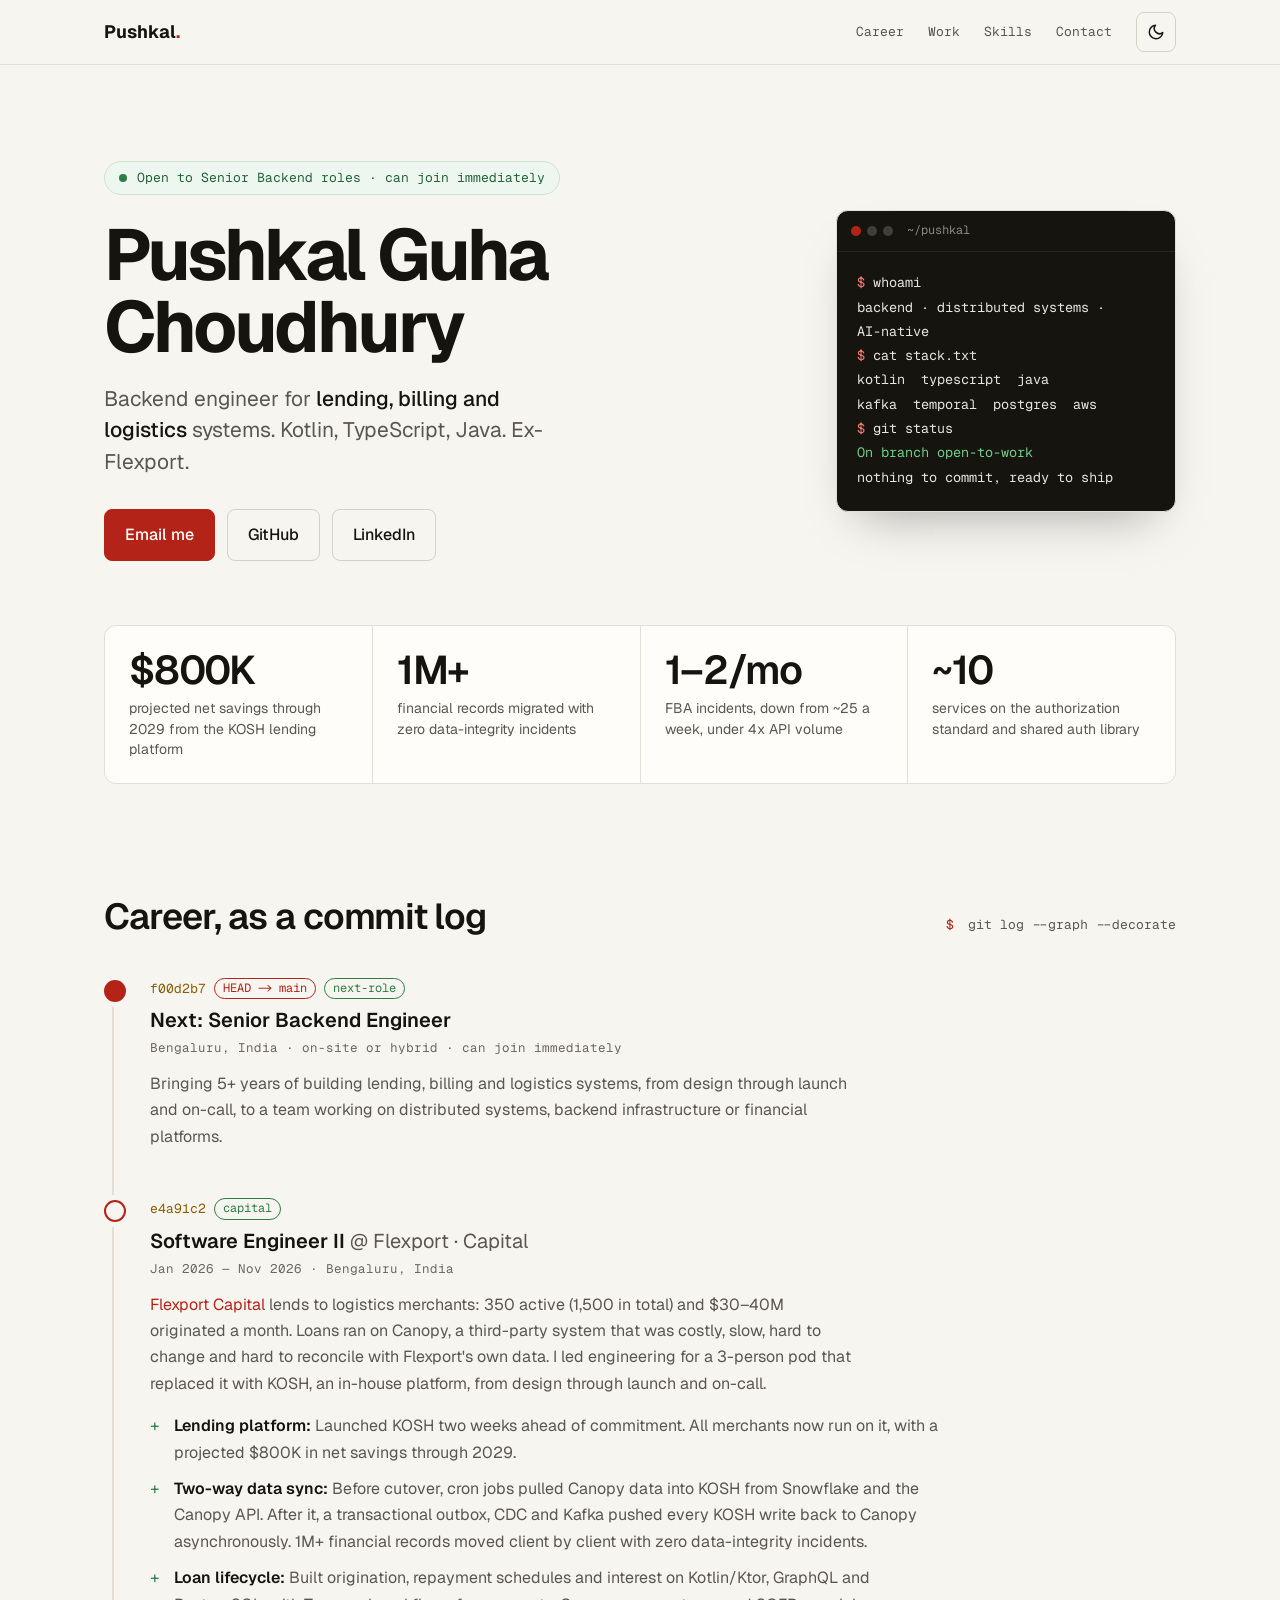
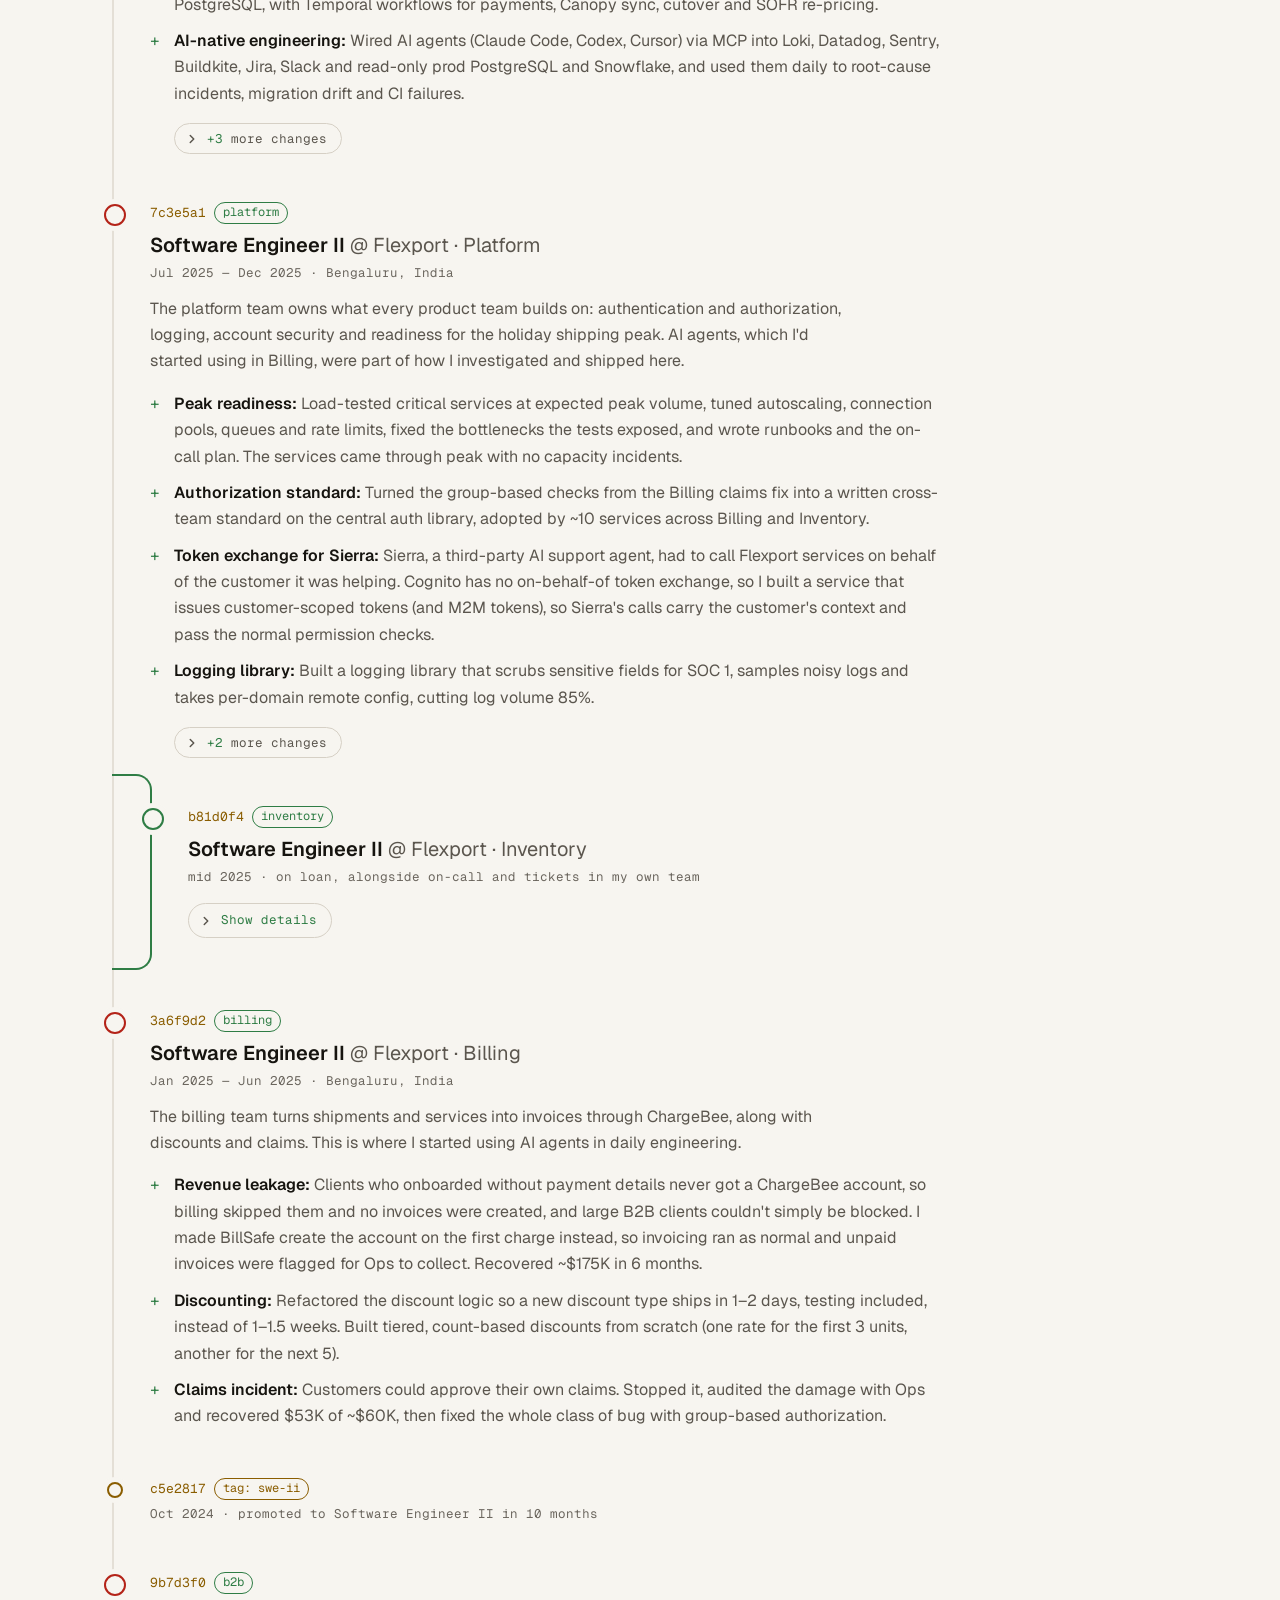
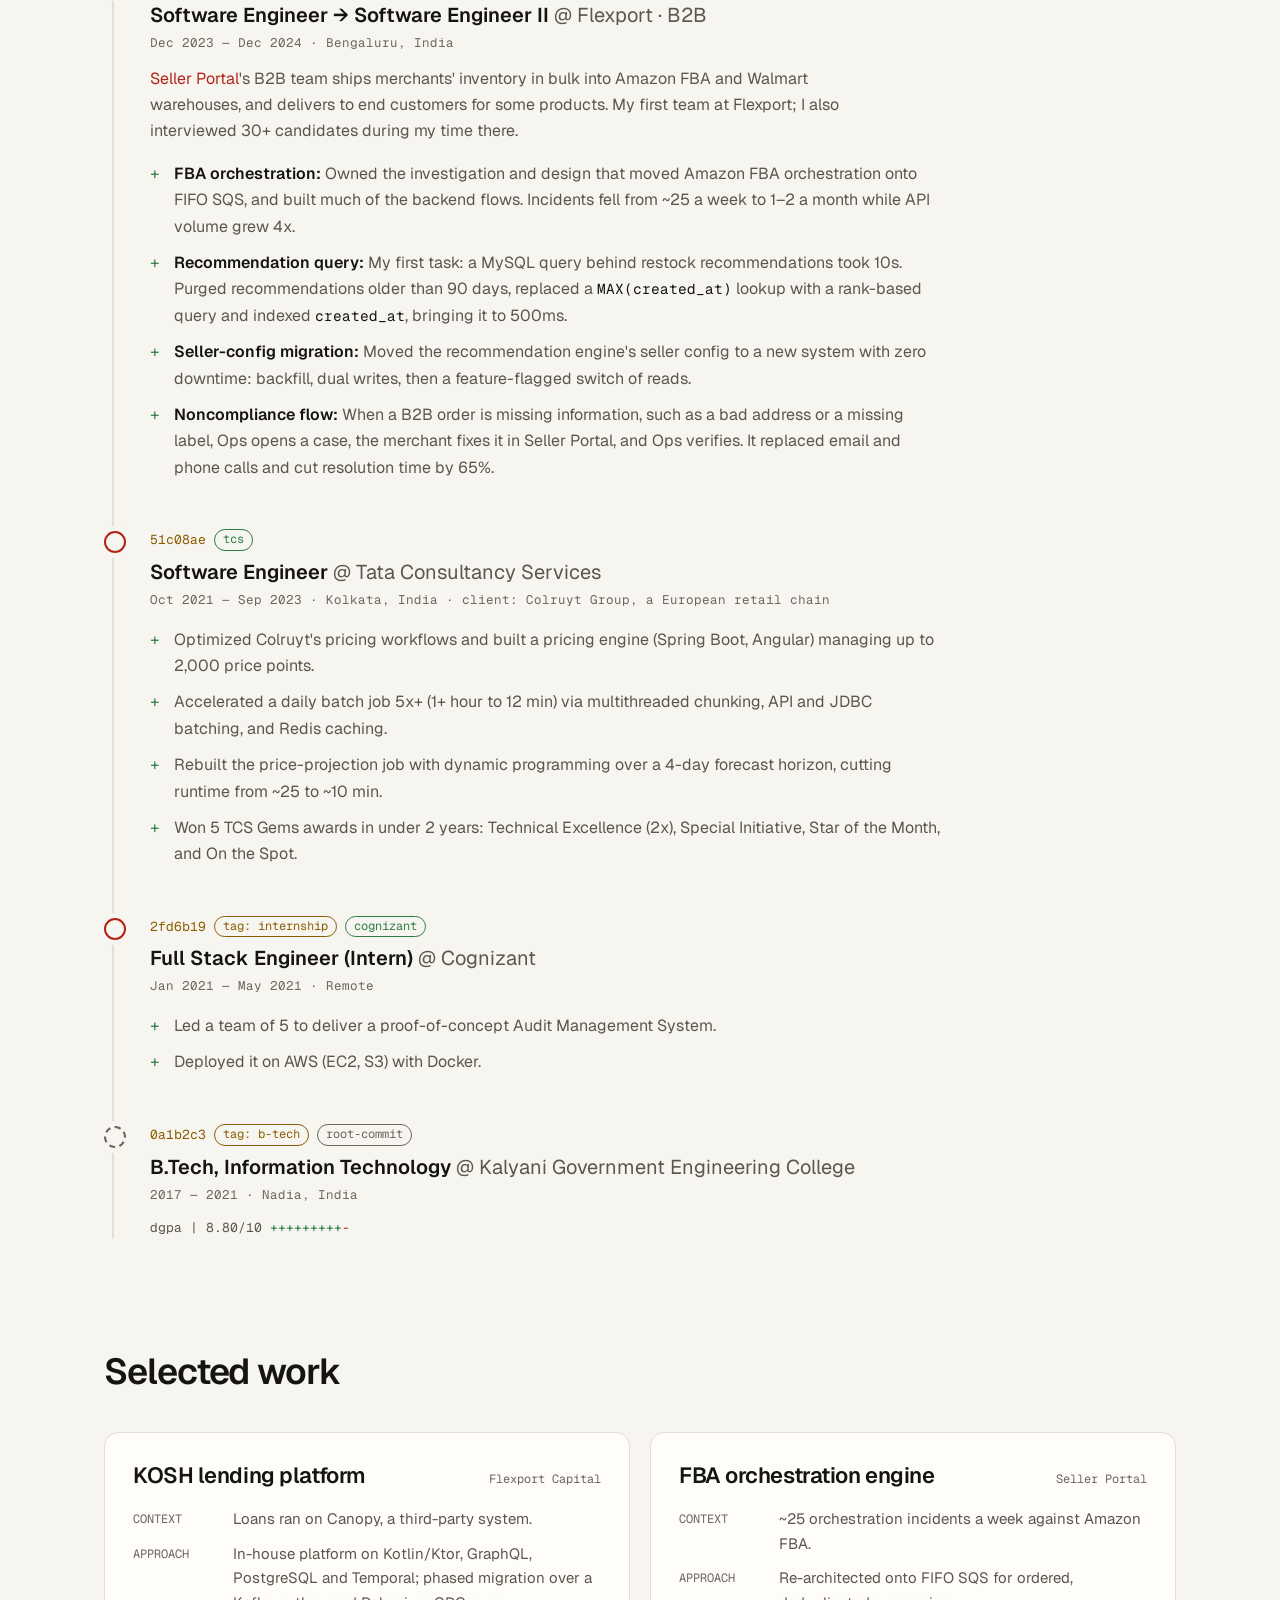
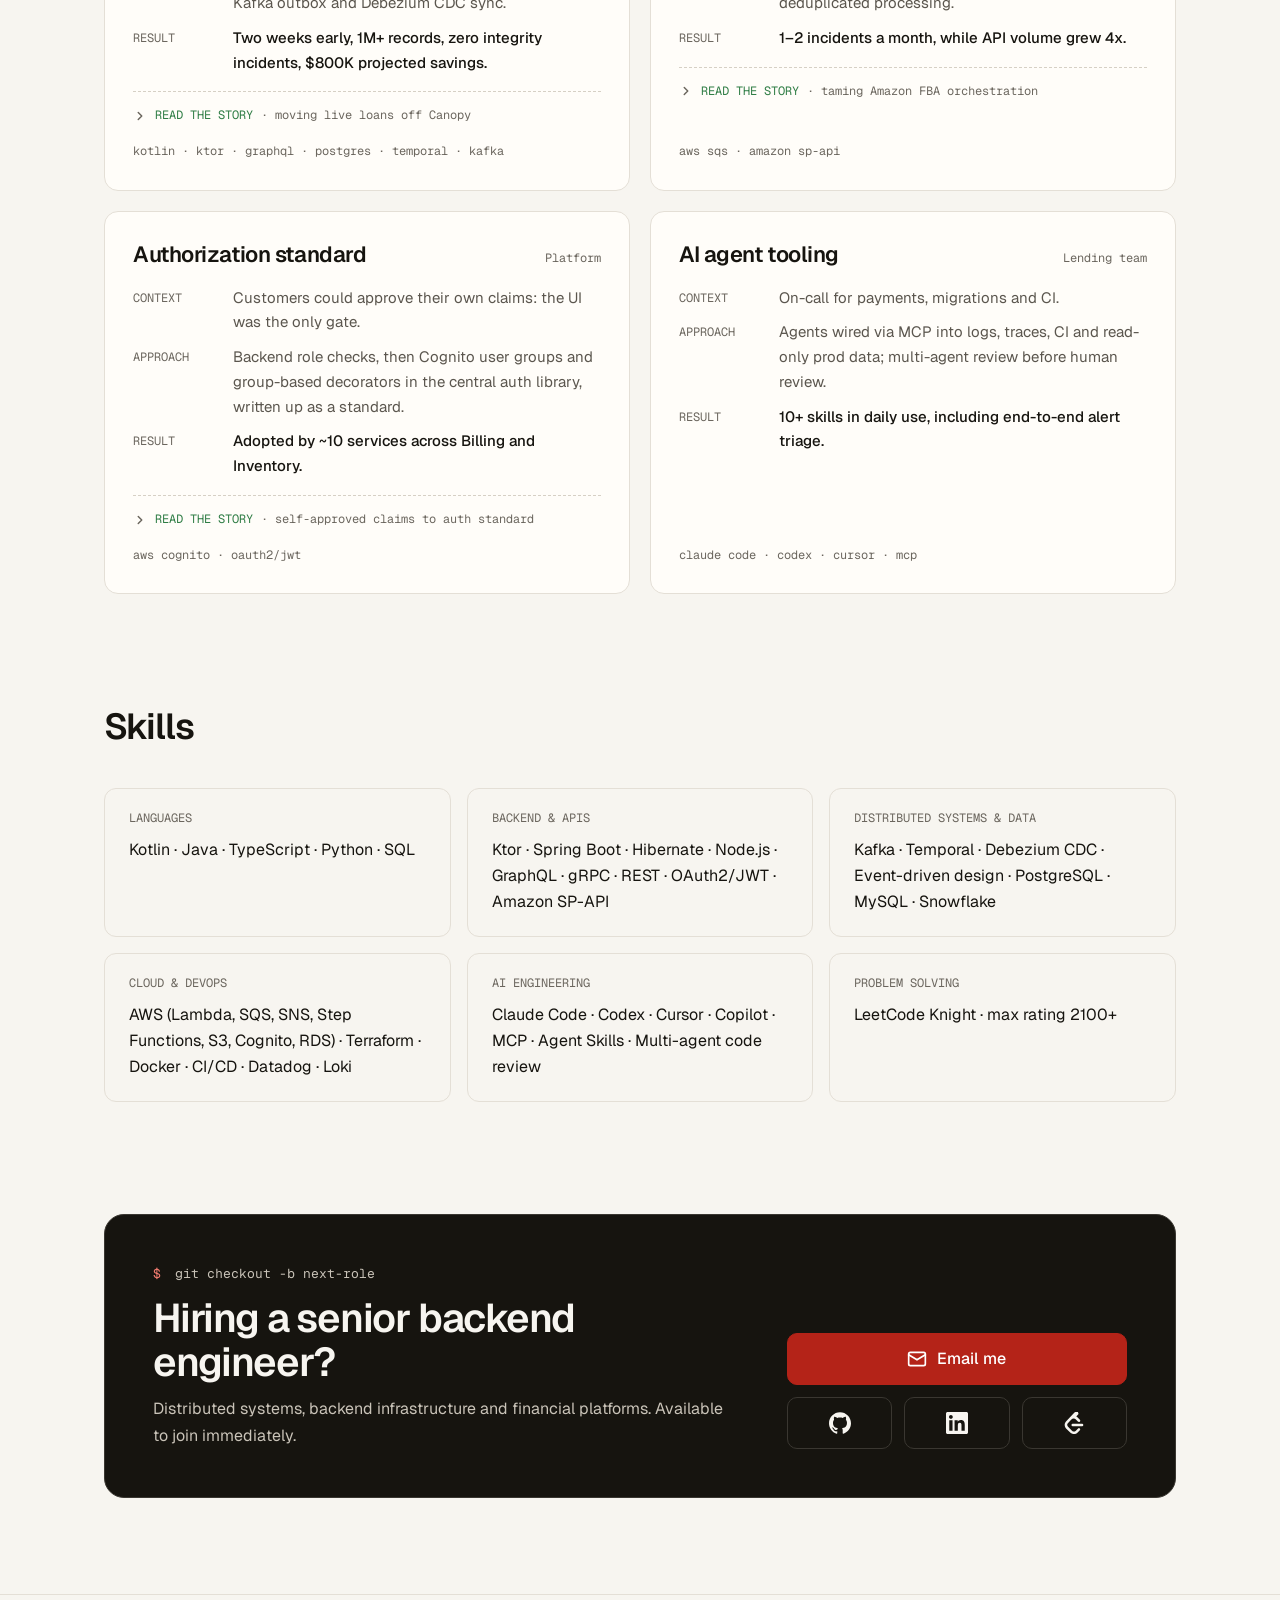
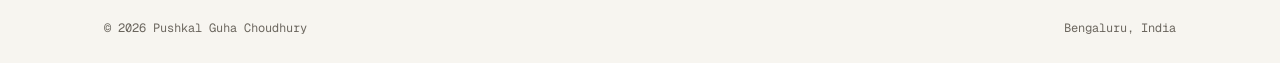
==== commit 786d6b82: "Shorten auth story teaser to fit one line" ====
--- a/index.html
+++ b/index.html
@@ -249,7 +249,7 @@
             <dt>Result</dt><dd class="result">Adopted by ~10 services across Billing and Inventory.</dd>
           </dl>
           <details class="story">
-            <summary><svg viewBox="0 0 24 24" fill="none" stroke="currentColor" stroke-width="2.5" stroke-linecap="round" stroke-linejoin="round" aria-hidden="true"><path d="m9 6 6 6-6 6"/></svg><span class="count">Read the story</span> · from self-approved claims to an auth standard</summary>
+            <summary><svg viewBox="0 0 24 24" fill="none" stroke="currentColor" stroke-width="2.5" stroke-linecap="round" stroke-linejoin="round" aria-hidden="true"><path d="m9 6 6 6-6 6"/></svg><span class="count">Read the story</span> · self-approved claims to auth standard</summary>
             <dl>
               <dt>Problem</dt><dd>There was no separate back-office app, so customers and Ops used the same UI. A UI change showed customers the approve button, and the backend APIs didn't check roles, so customers approved their own claims. It was costing money.</dd>
               <dt>Fix first</dt><dd>Reverted the UI change, then added an explicit role check in the backend and marked the incident stable.</dd>
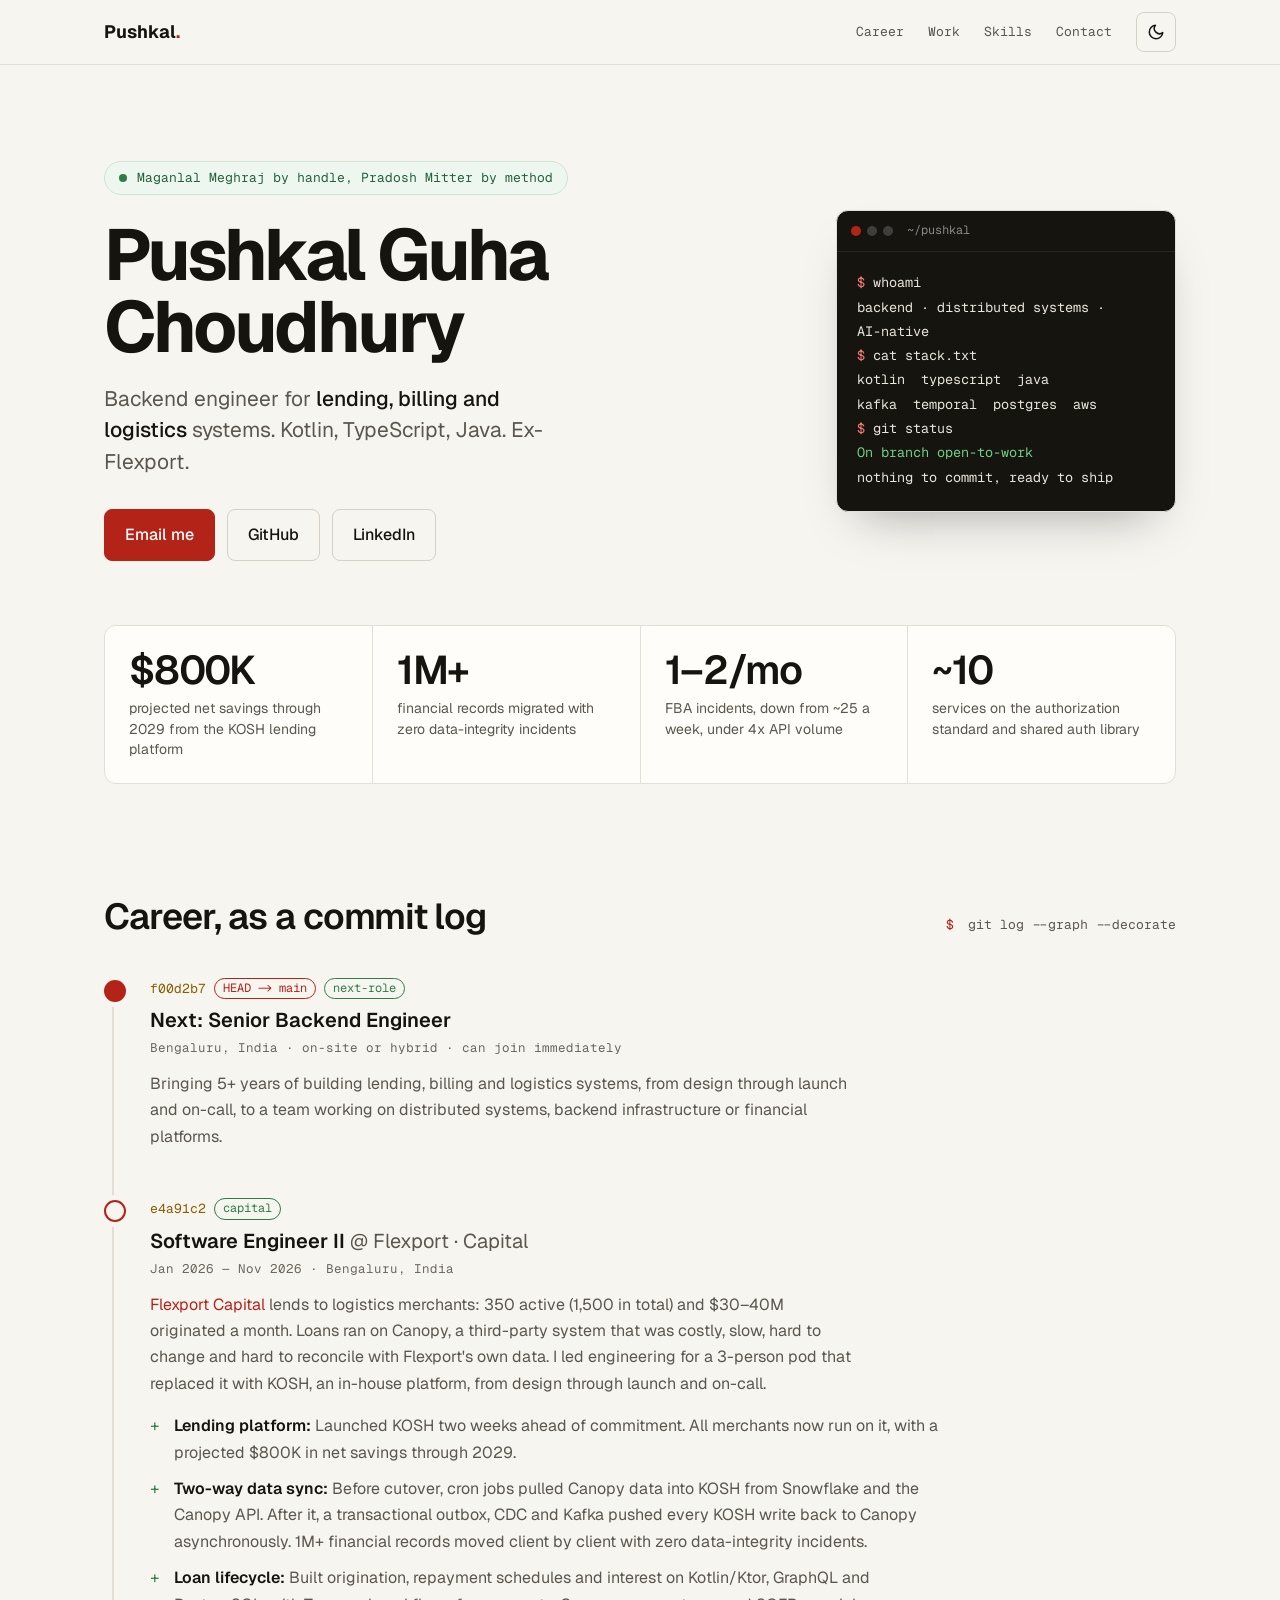
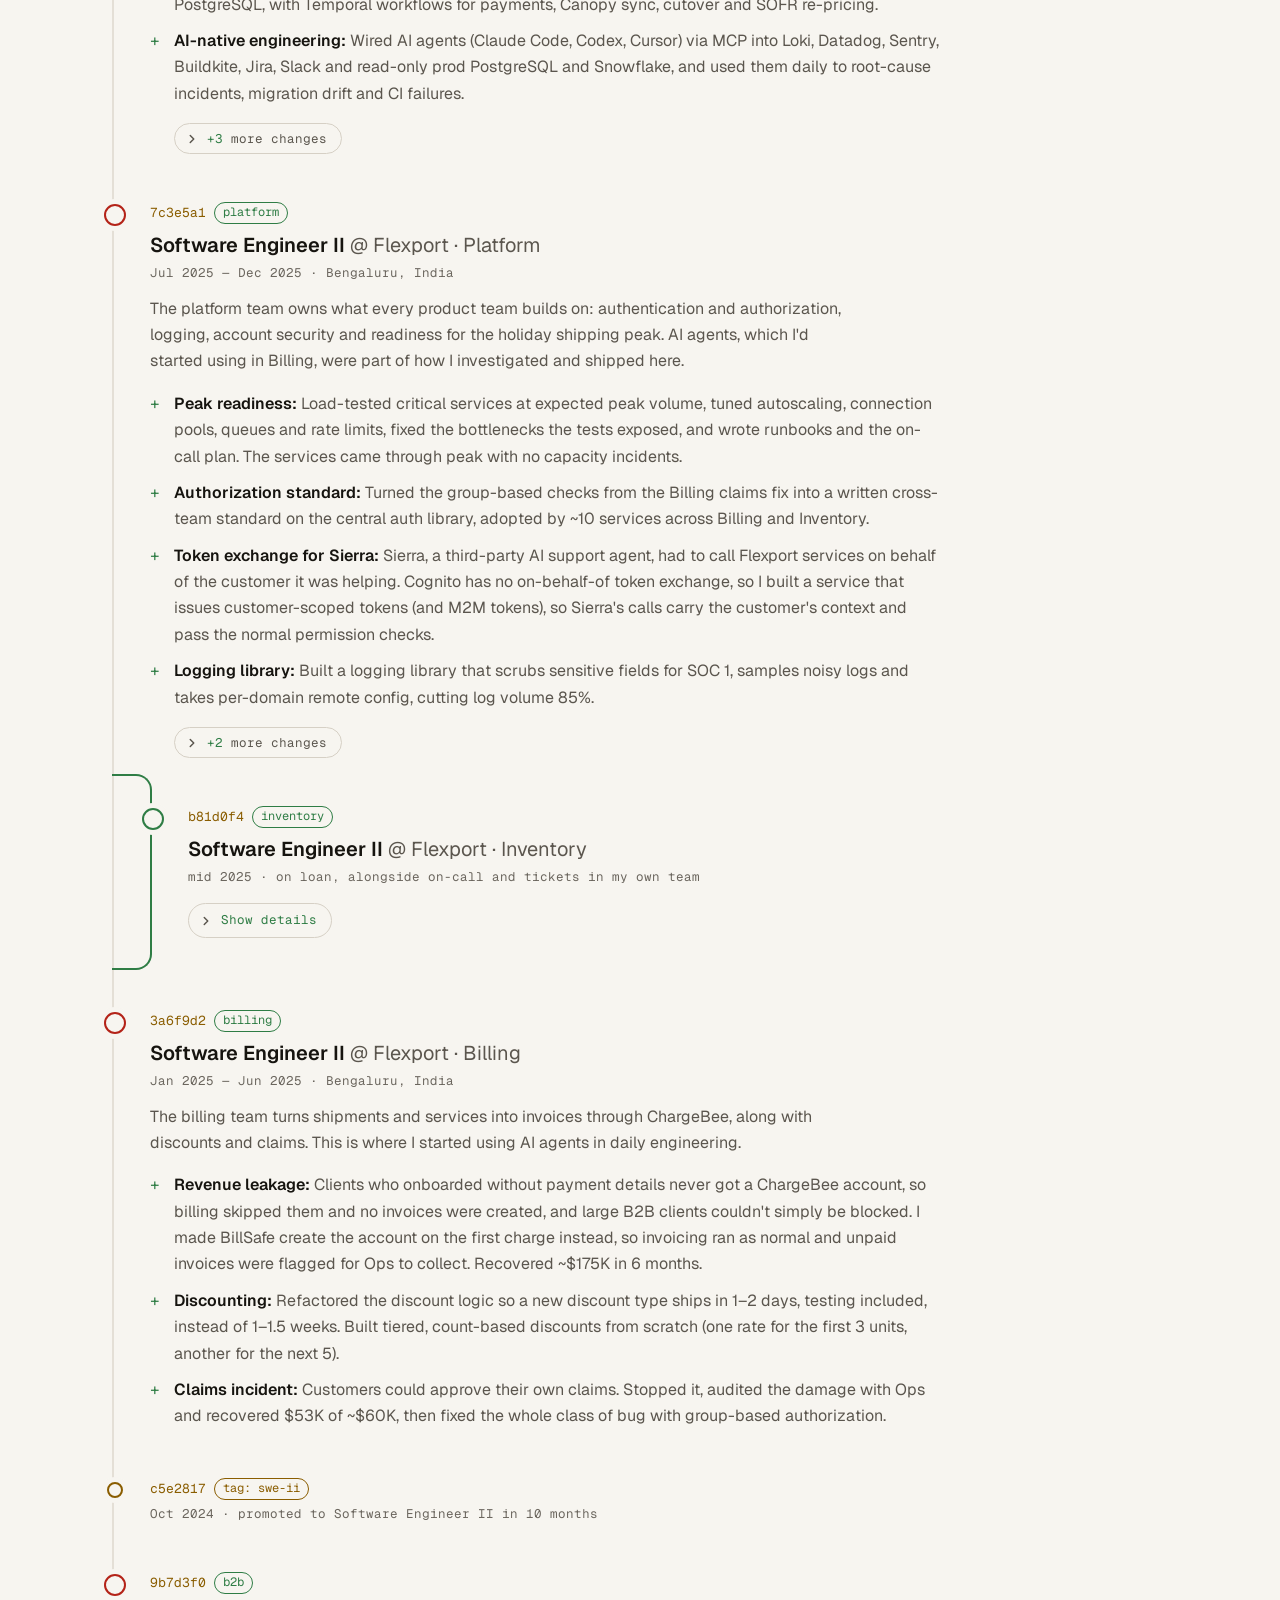
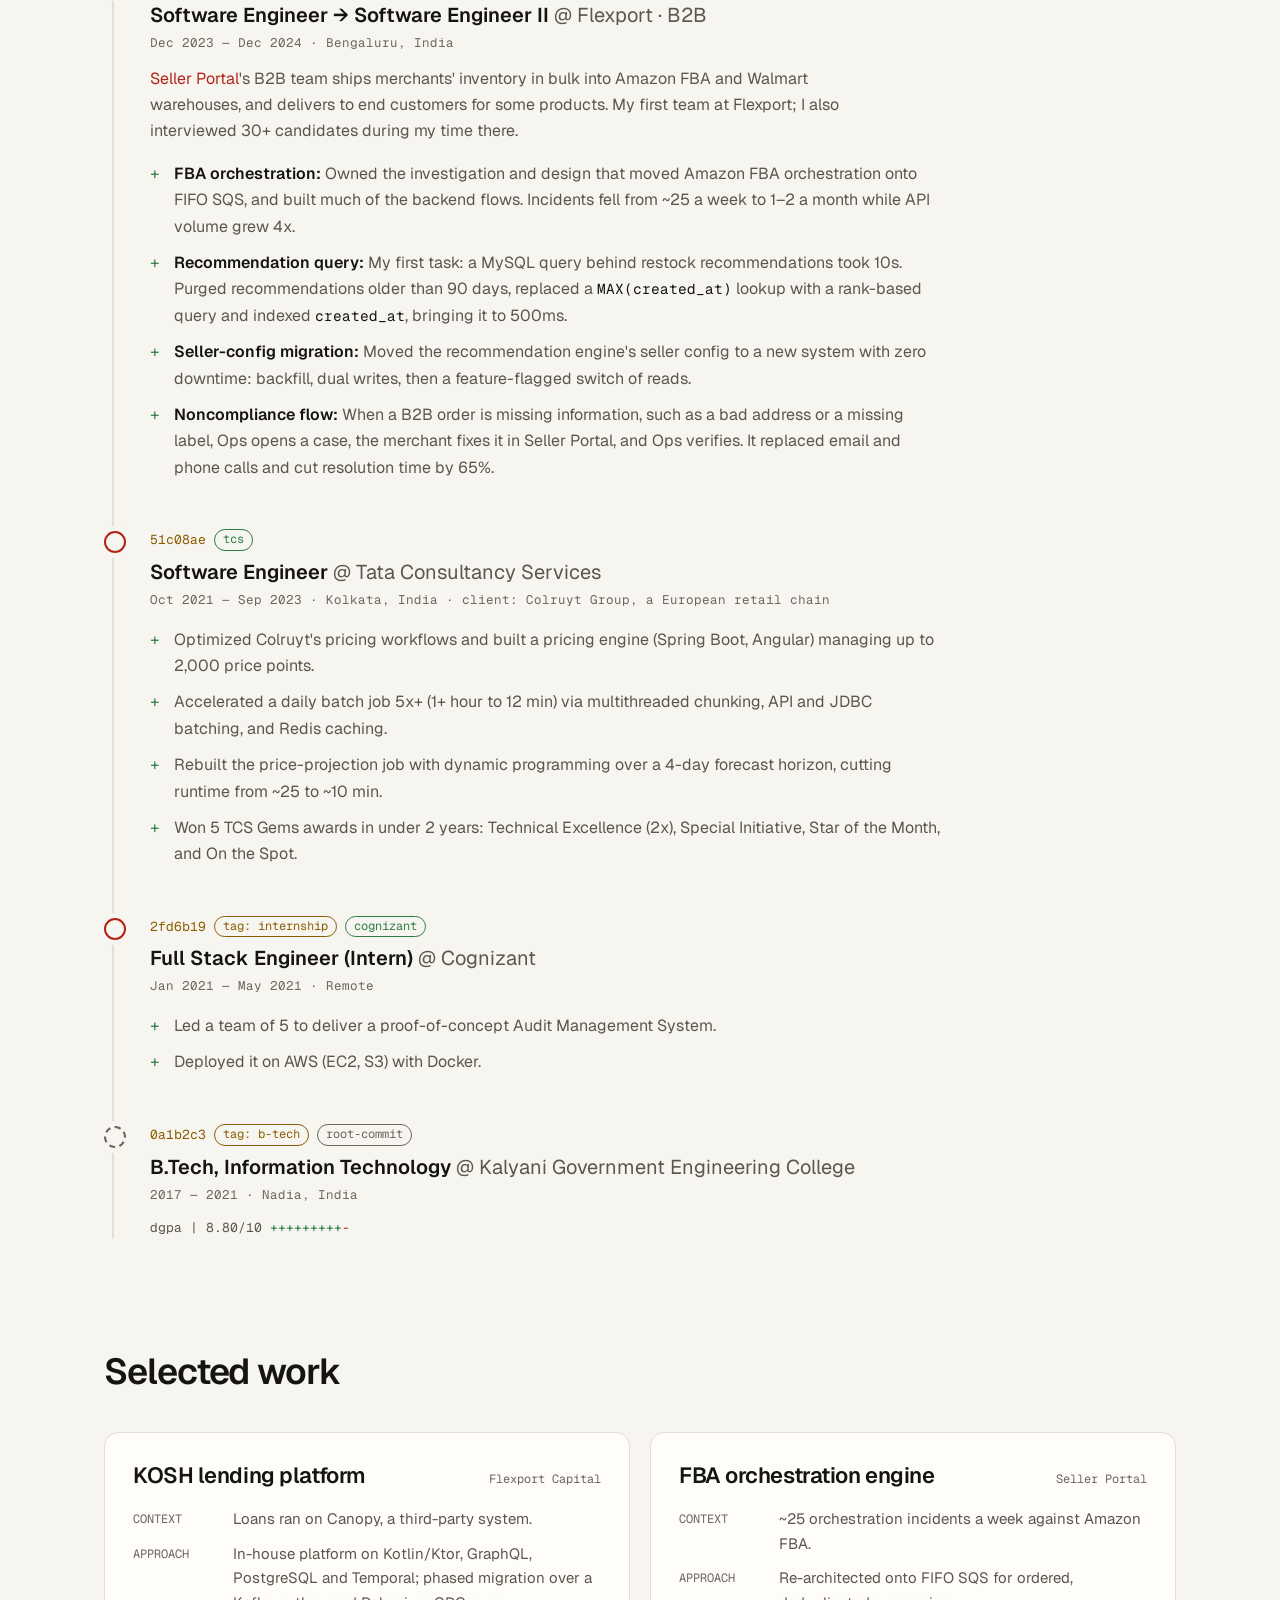
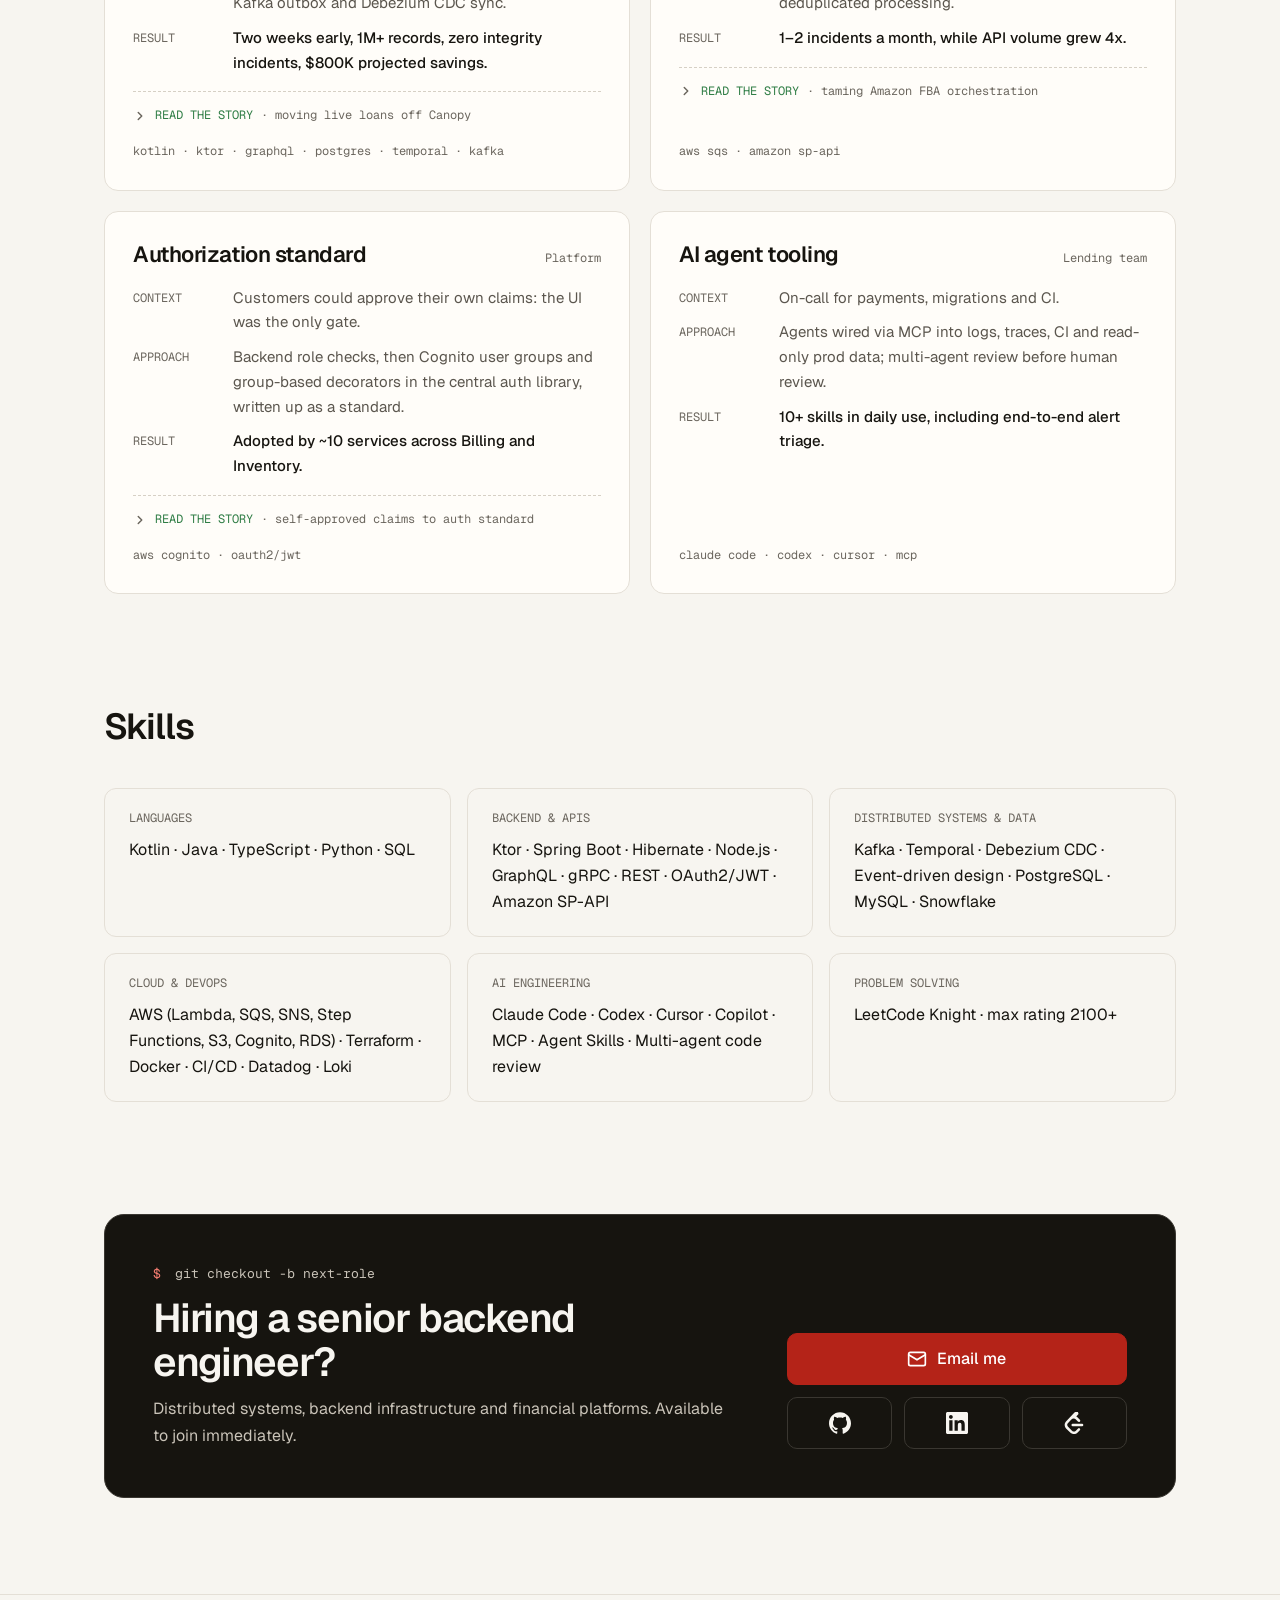
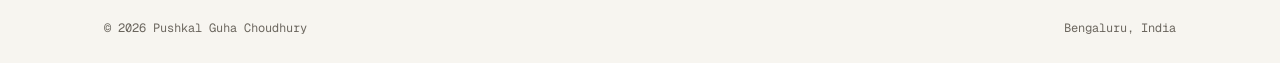
==== commit d7d7d071: "Replace hero badge with Feluda-themed tagline" ====
--- a/index.html
+++ b/index.html
@@ -43,7 +43,7 @@
   <main id="top" class="wrap">
     <section class="hero">
       <div class="hero-text">
-        <p class="badge"><span></span>Open to Senior Backend roles · can join immediately</p>
+        <p class="badge"><span></span>Maganlal Meghraj by handle, Pradosh Mitter by method</p>
         <h1>Pushkal Guha Choudhury</h1>
         <p class="lead">Backend engineer for <strong>lending, billing and logistics</strong> systems. Kotlin, TypeScript, Java. Ex-Flexport.</p>
         <div class="cta">
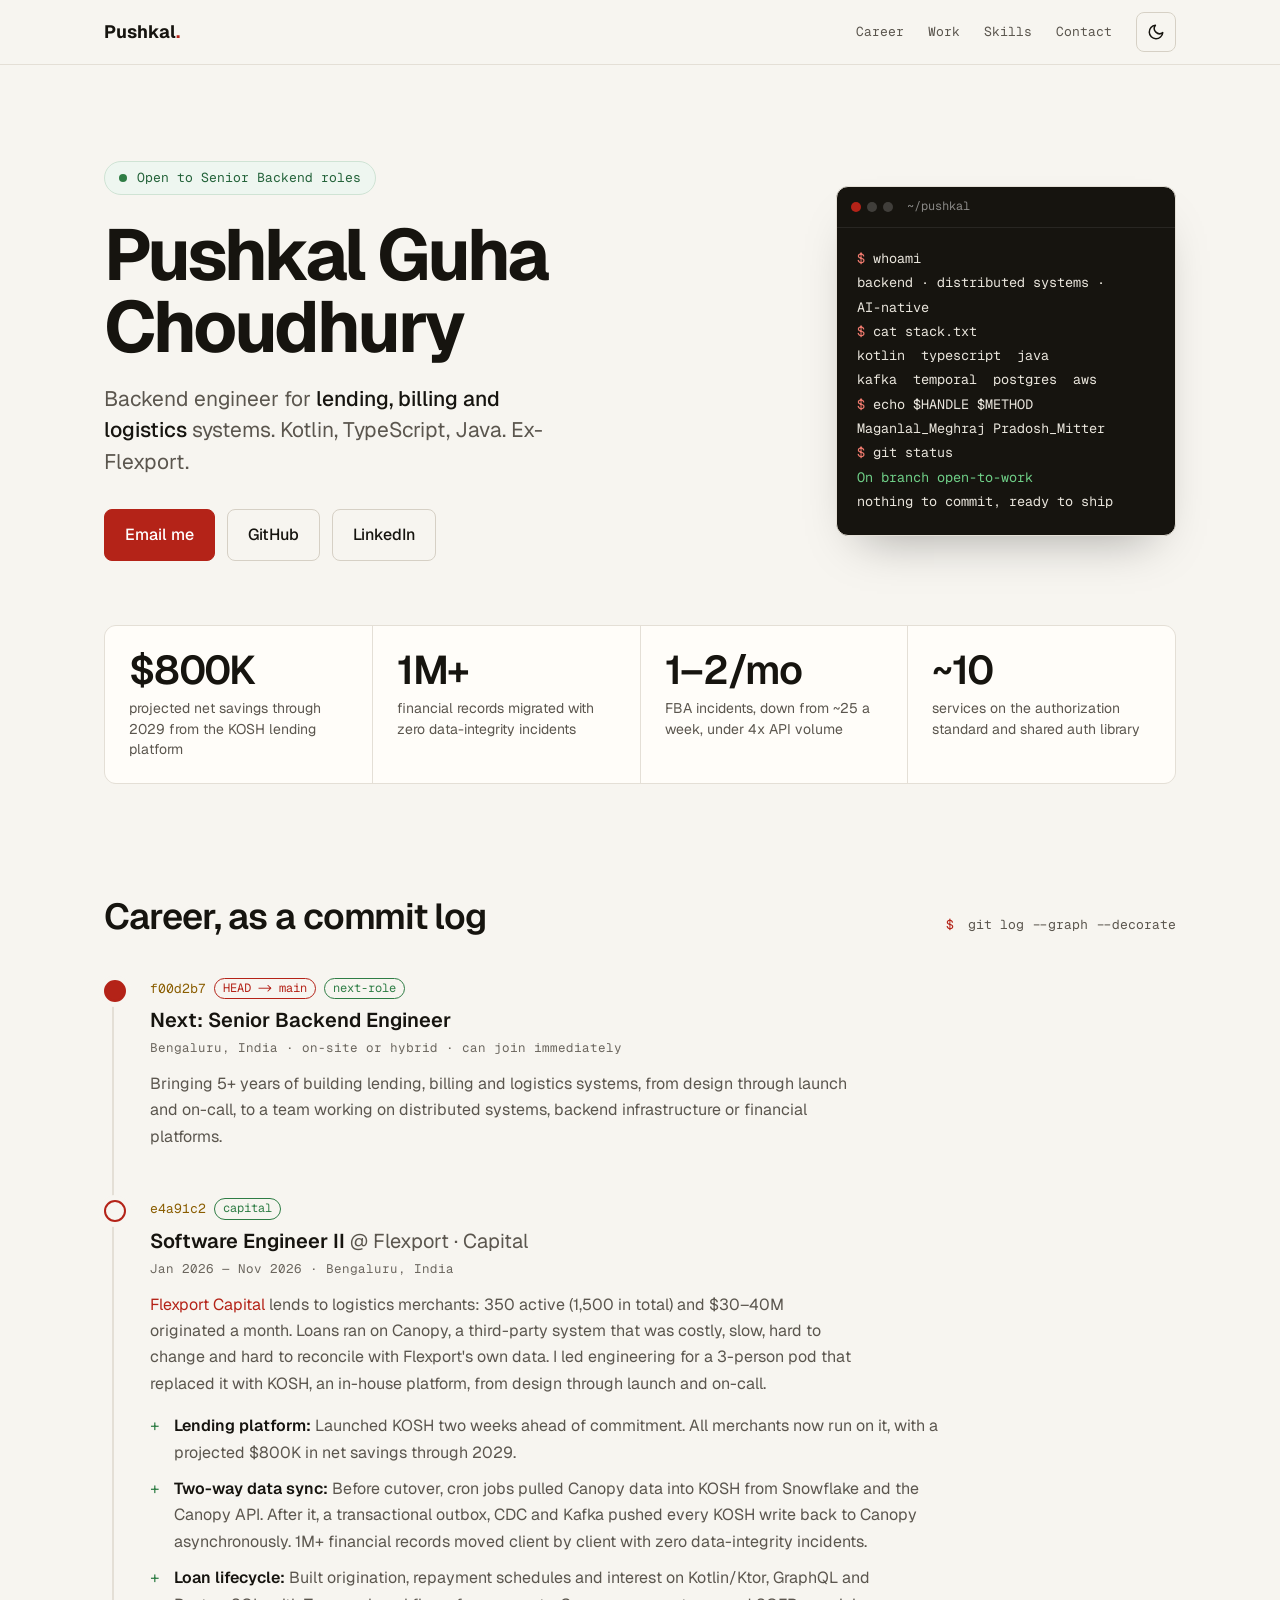
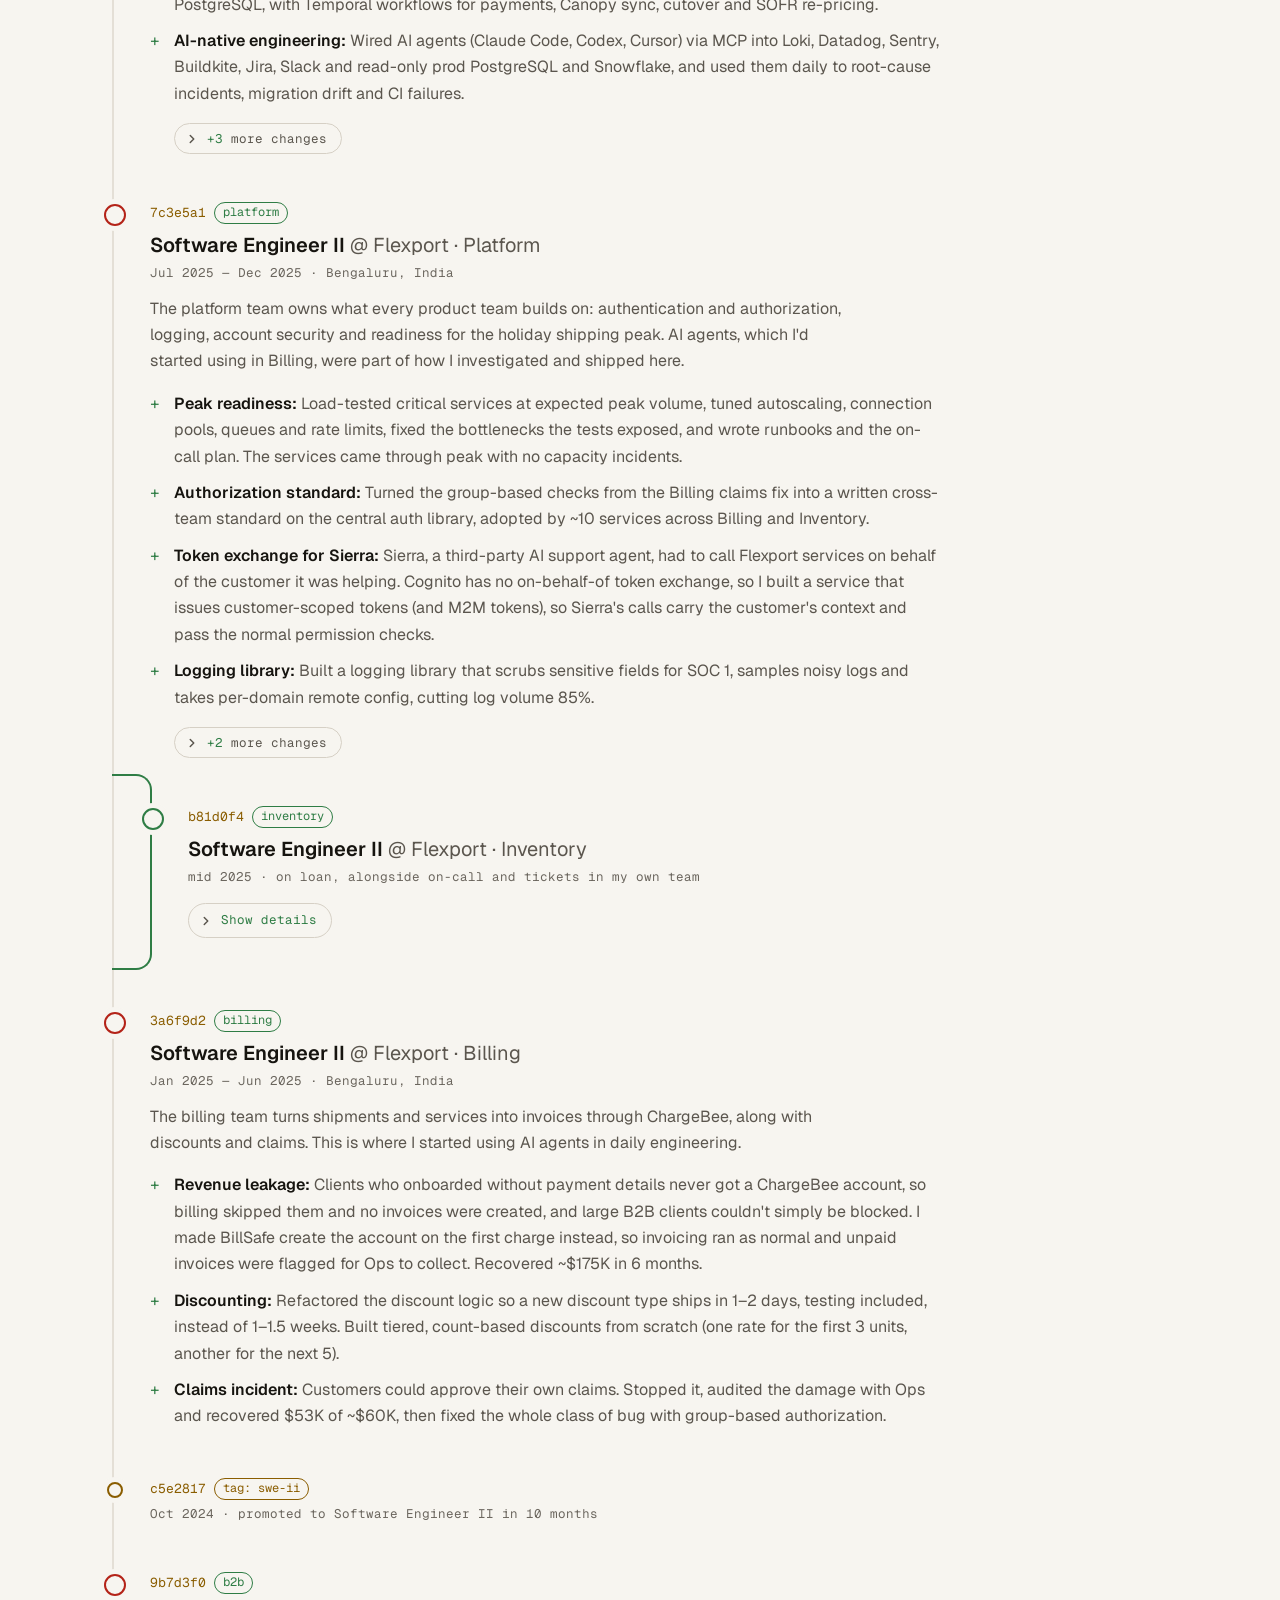
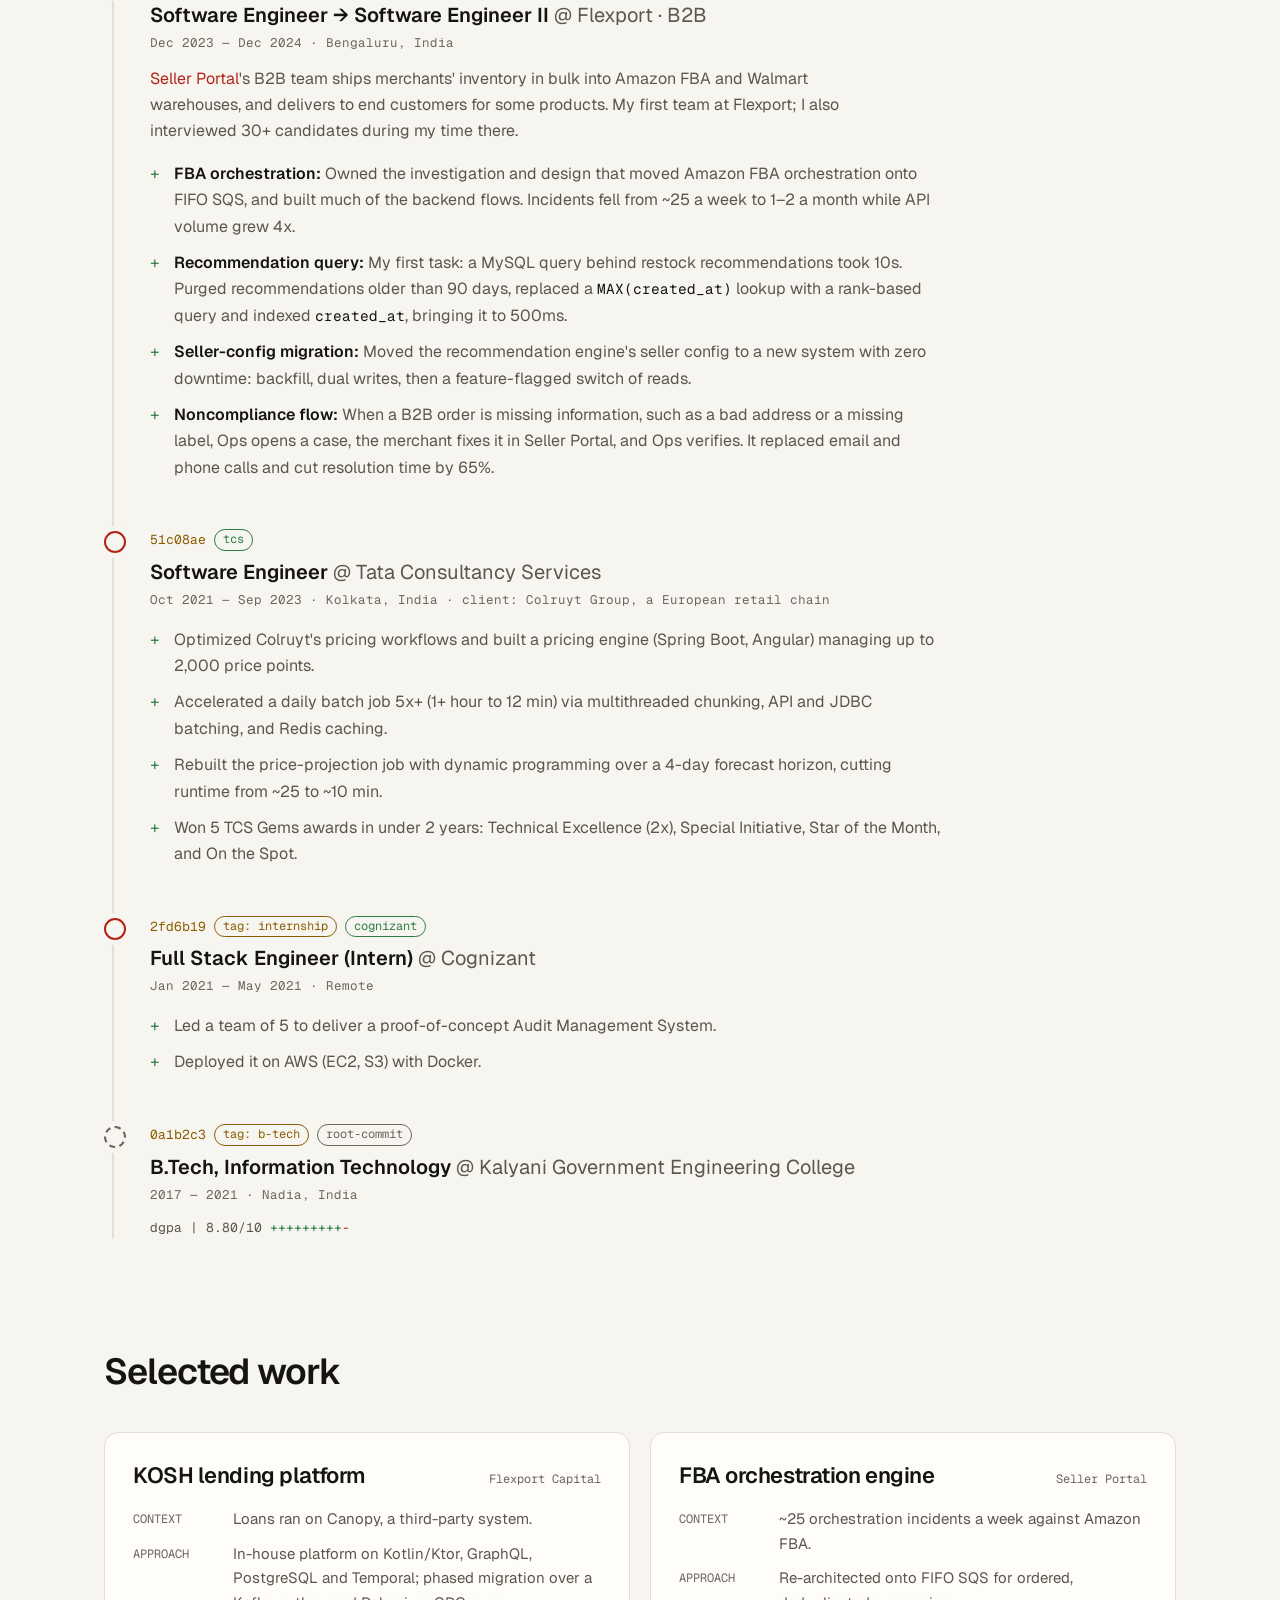
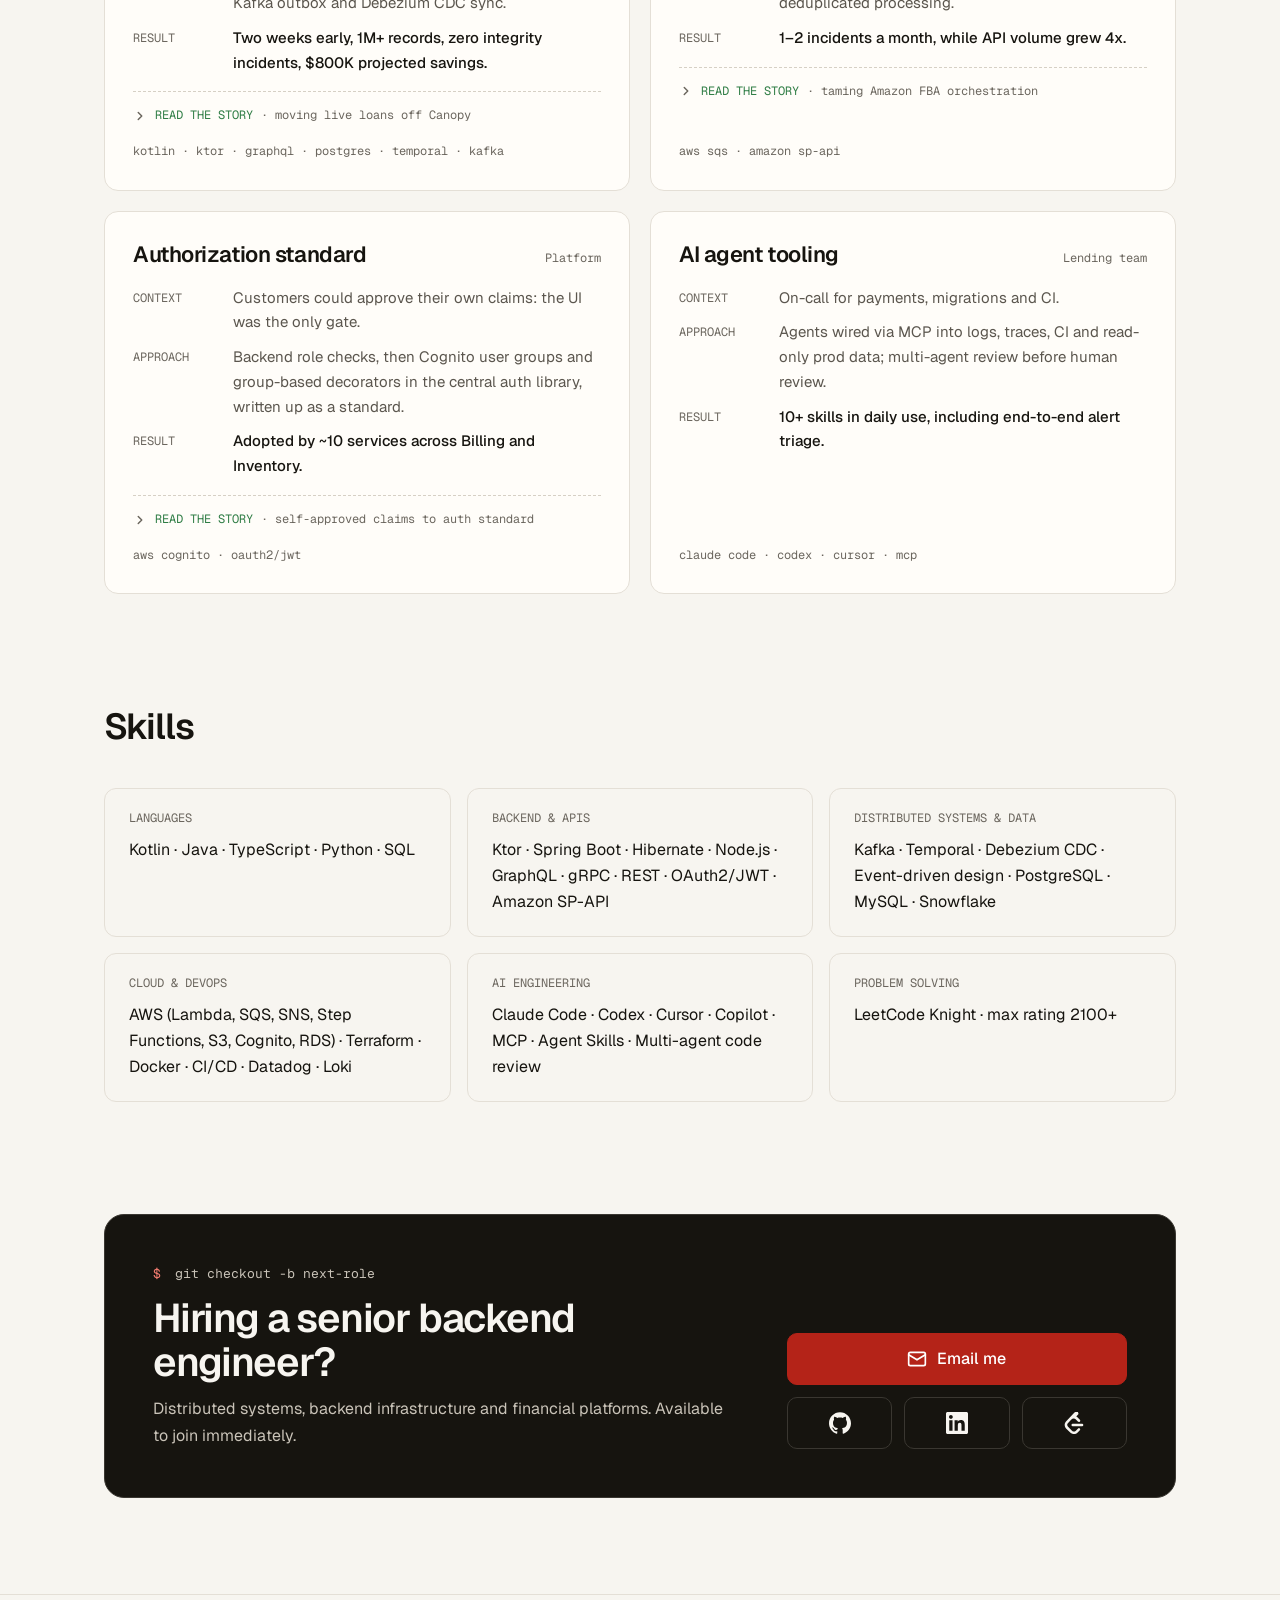
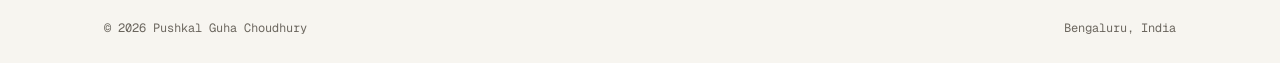
==== commit 681dbc81: "Restore availability badge; move Feluda nod into terminal card" ====
--- a/index.html
+++ b/index.html
@@ -43,7 +43,7 @@
   <main id="top" class="wrap">
     <section class="hero">
       <div class="hero-text">
-        <p class="badge"><span></span>Maganlal Meghraj by handle, Pradosh Mitter by method</p>
+        <p class="badge"><span></span>Open to Senior Backend roles</p>
         <h1>Pushkal Guha Choudhury</h1>
         <p class="lead">Backend engineer for <strong>lending, billing and logistics</strong> systems. Kotlin, TypeScript, Java. Ex-Flexport.</p>
         <div class="cta">
@@ -59,6 +59,8 @@
 <span class="p">$</span> cat stack.txt
 kotlin  typescript  java
 kafka  temporal  postgres  aws
+<span class="p">$</span> echo $HANDLE $METHOD
+Maganlal_Meghraj Pradosh_Mitter
 <span class="p">$</span> git status
 <span class="ok">On branch open-to-work</span>
 nothing to commit, ready to ship</pre>
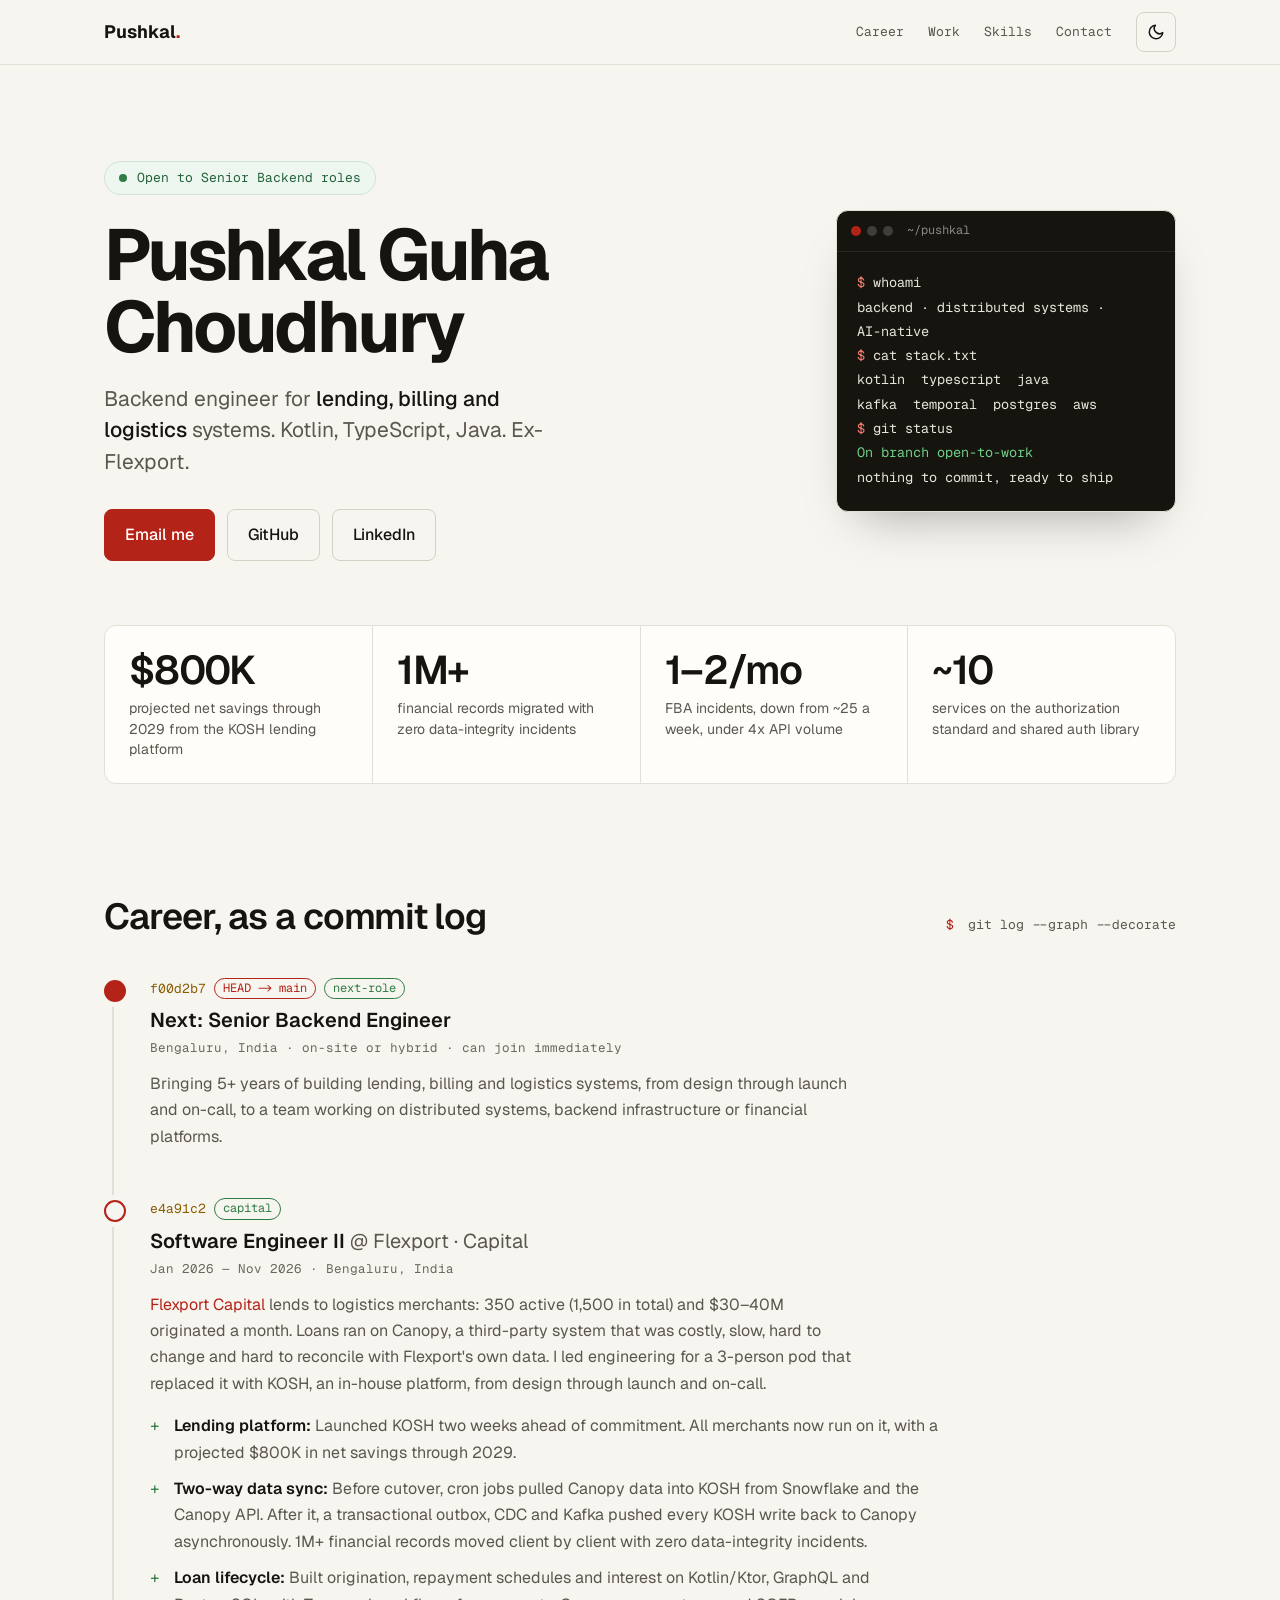
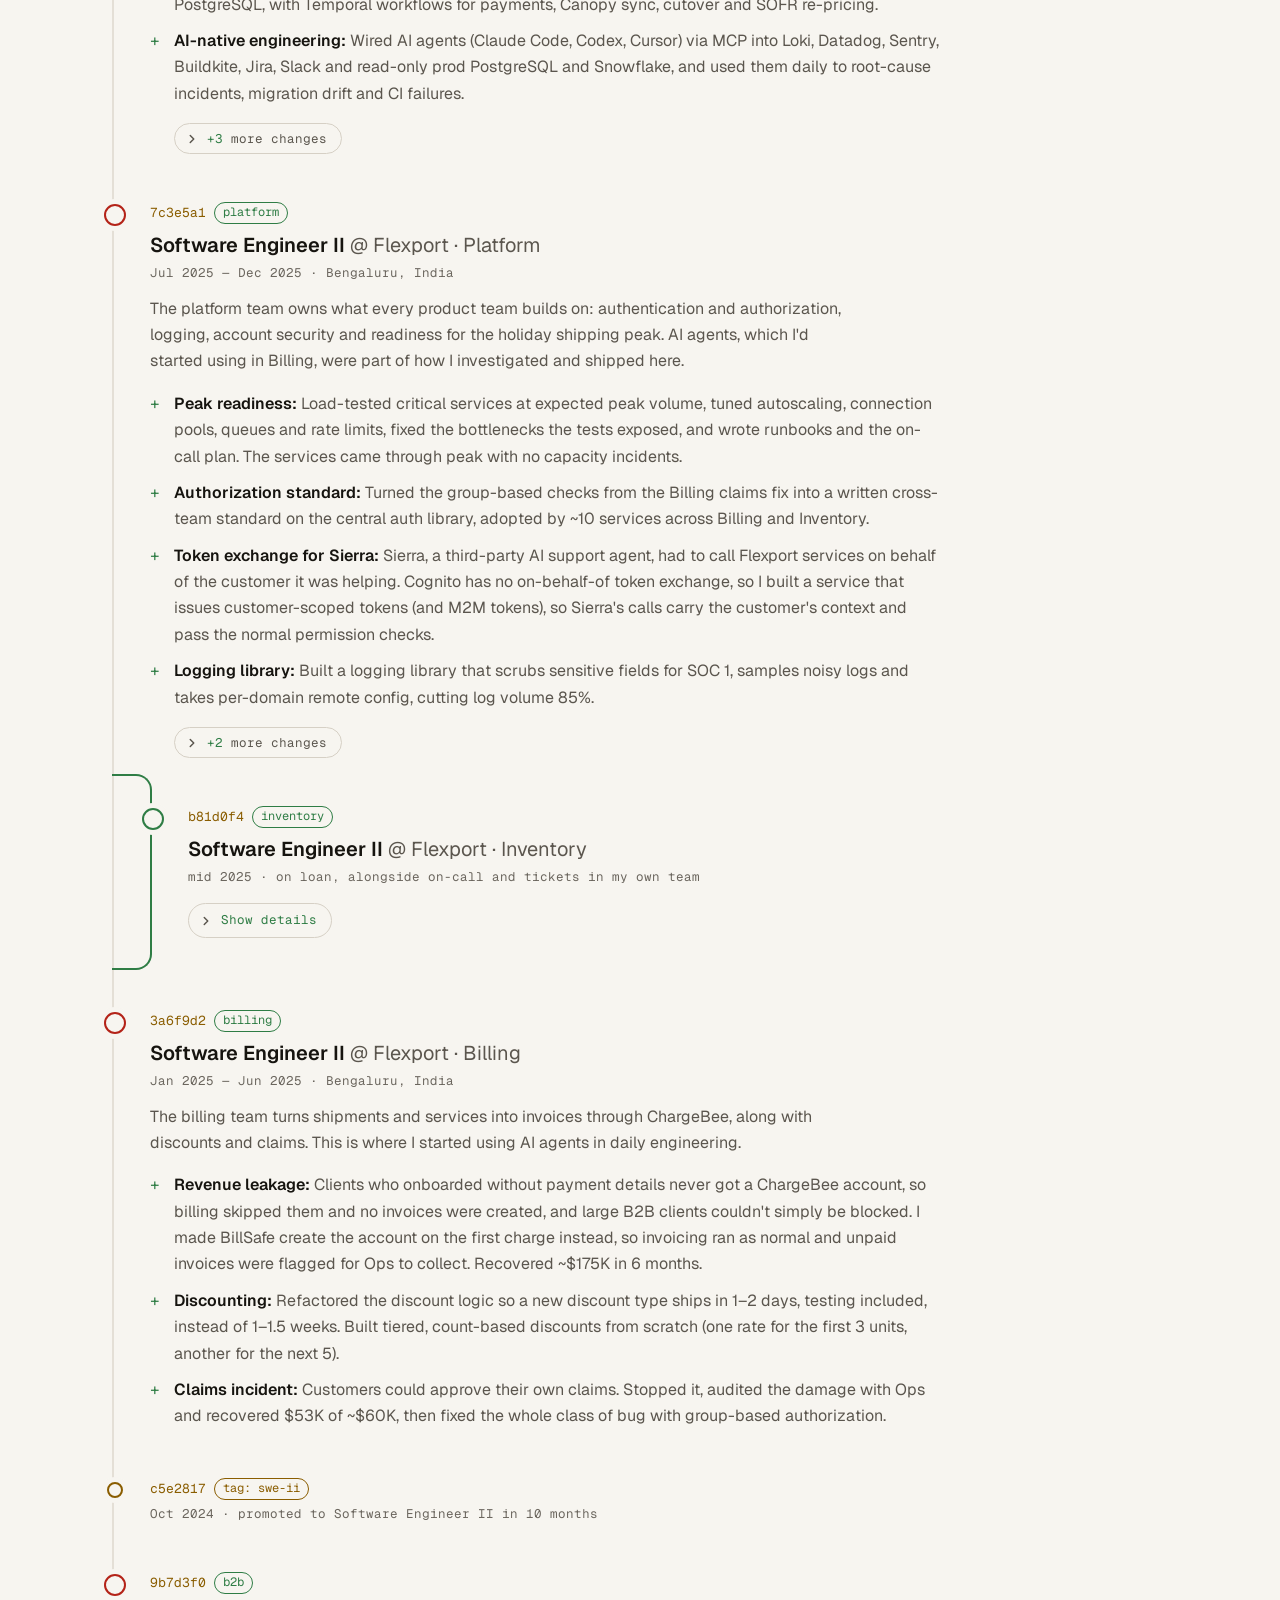
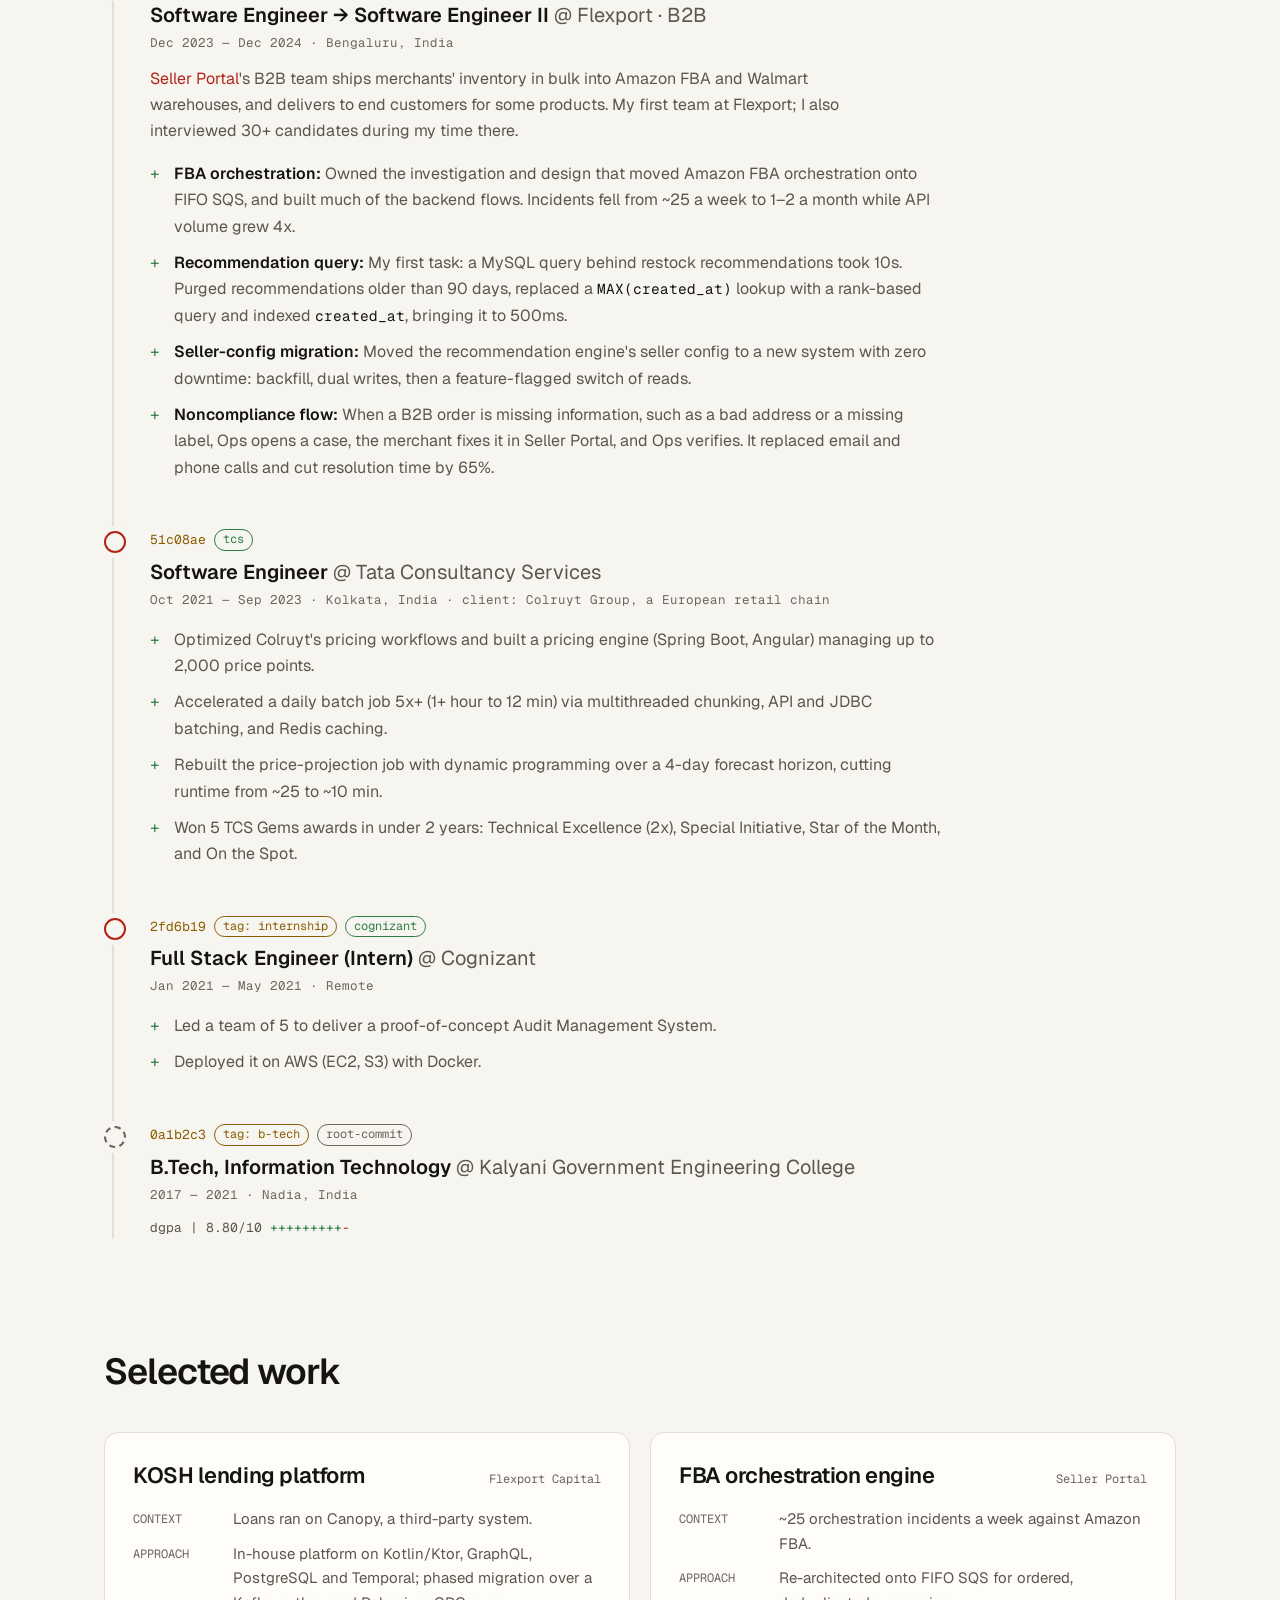
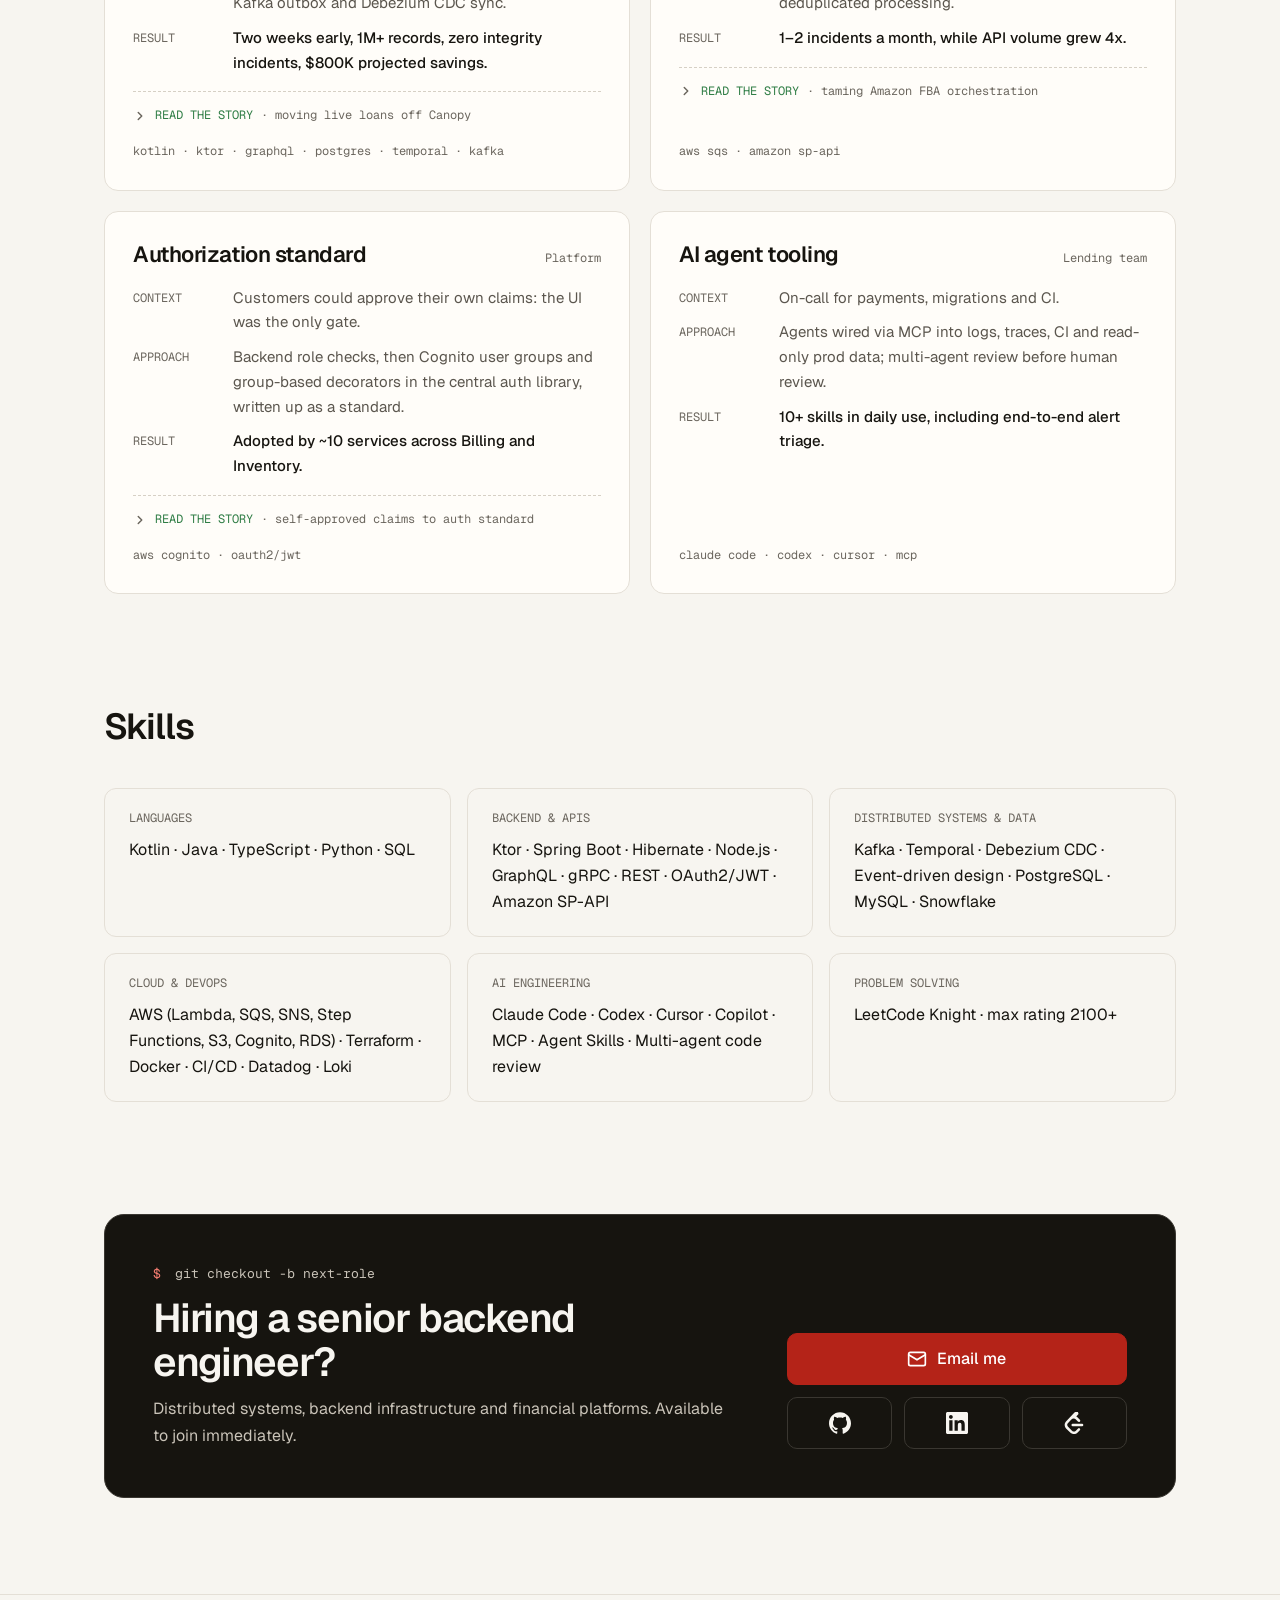
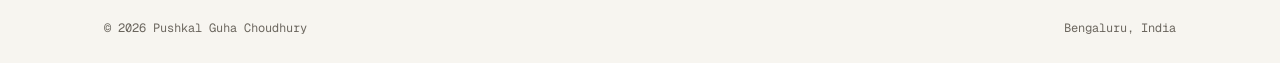
==== commit 1ac67bfe: "Remove handle echo from terminal card" ====
--- a/index.html
+++ b/index.html
@@ -59,8 +59,6 @@
 <span class="p">$</span> cat stack.txt
 kotlin  typescript  java
 kafka  temporal  postgres  aws
-<span class="p">$</span> echo $HANDLE $METHOD
-Maganlal_Meghraj Pradosh_Mitter
 <span class="p">$</span> git status
 <span class="ok">On branch open-to-work</span>
 nothing to commit, ready to ship</pre>
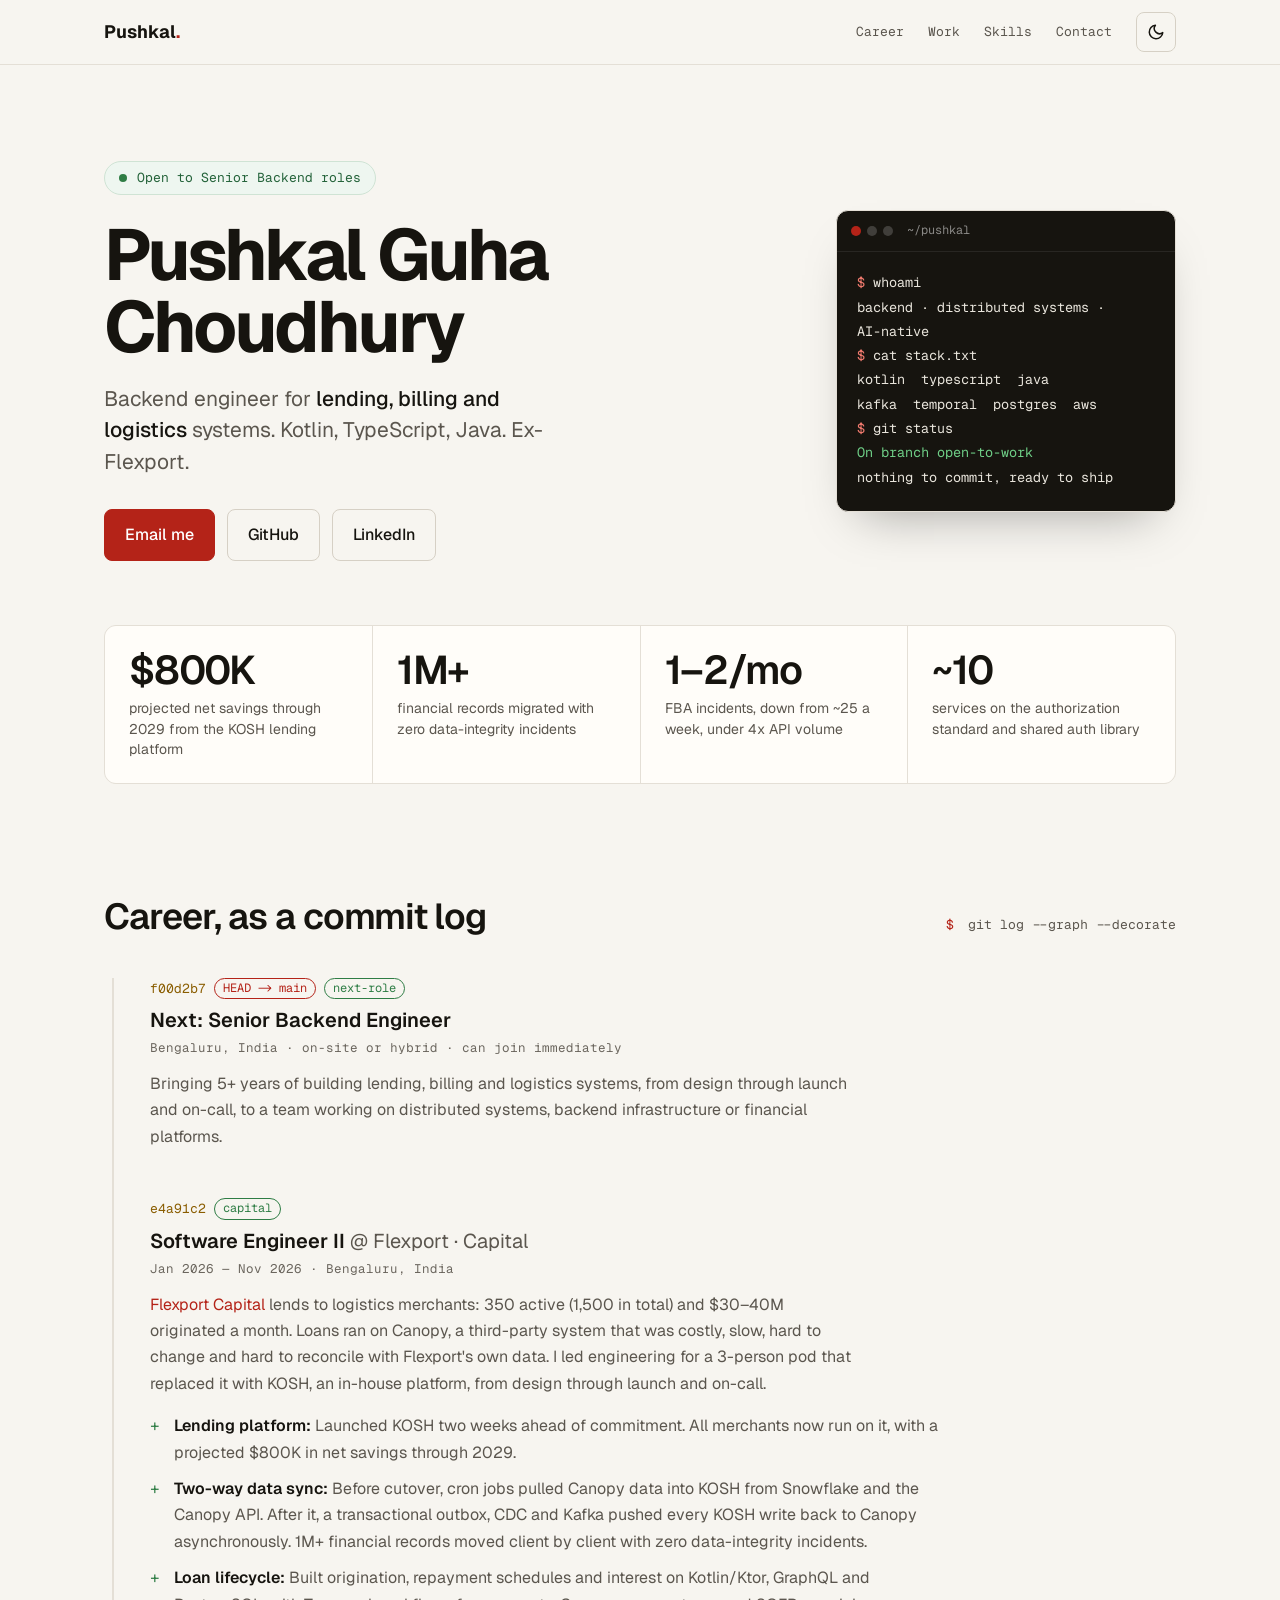
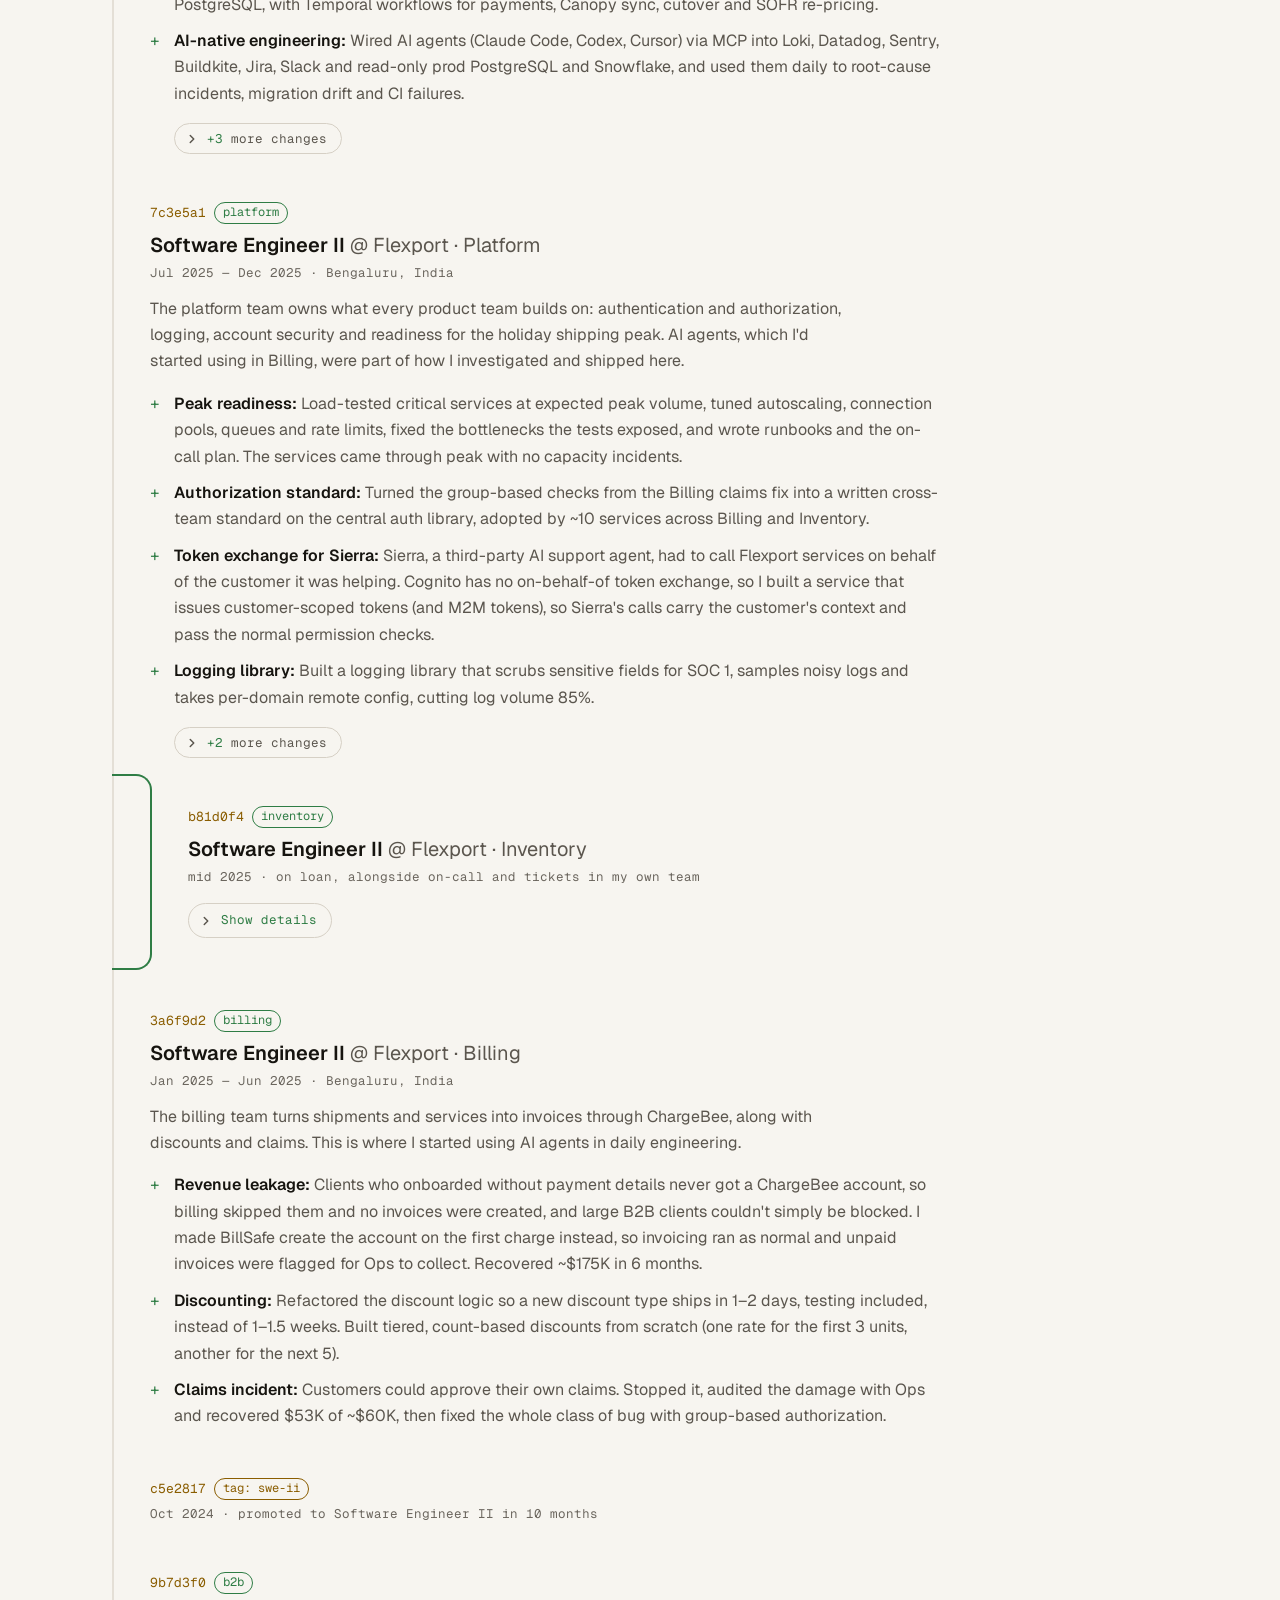
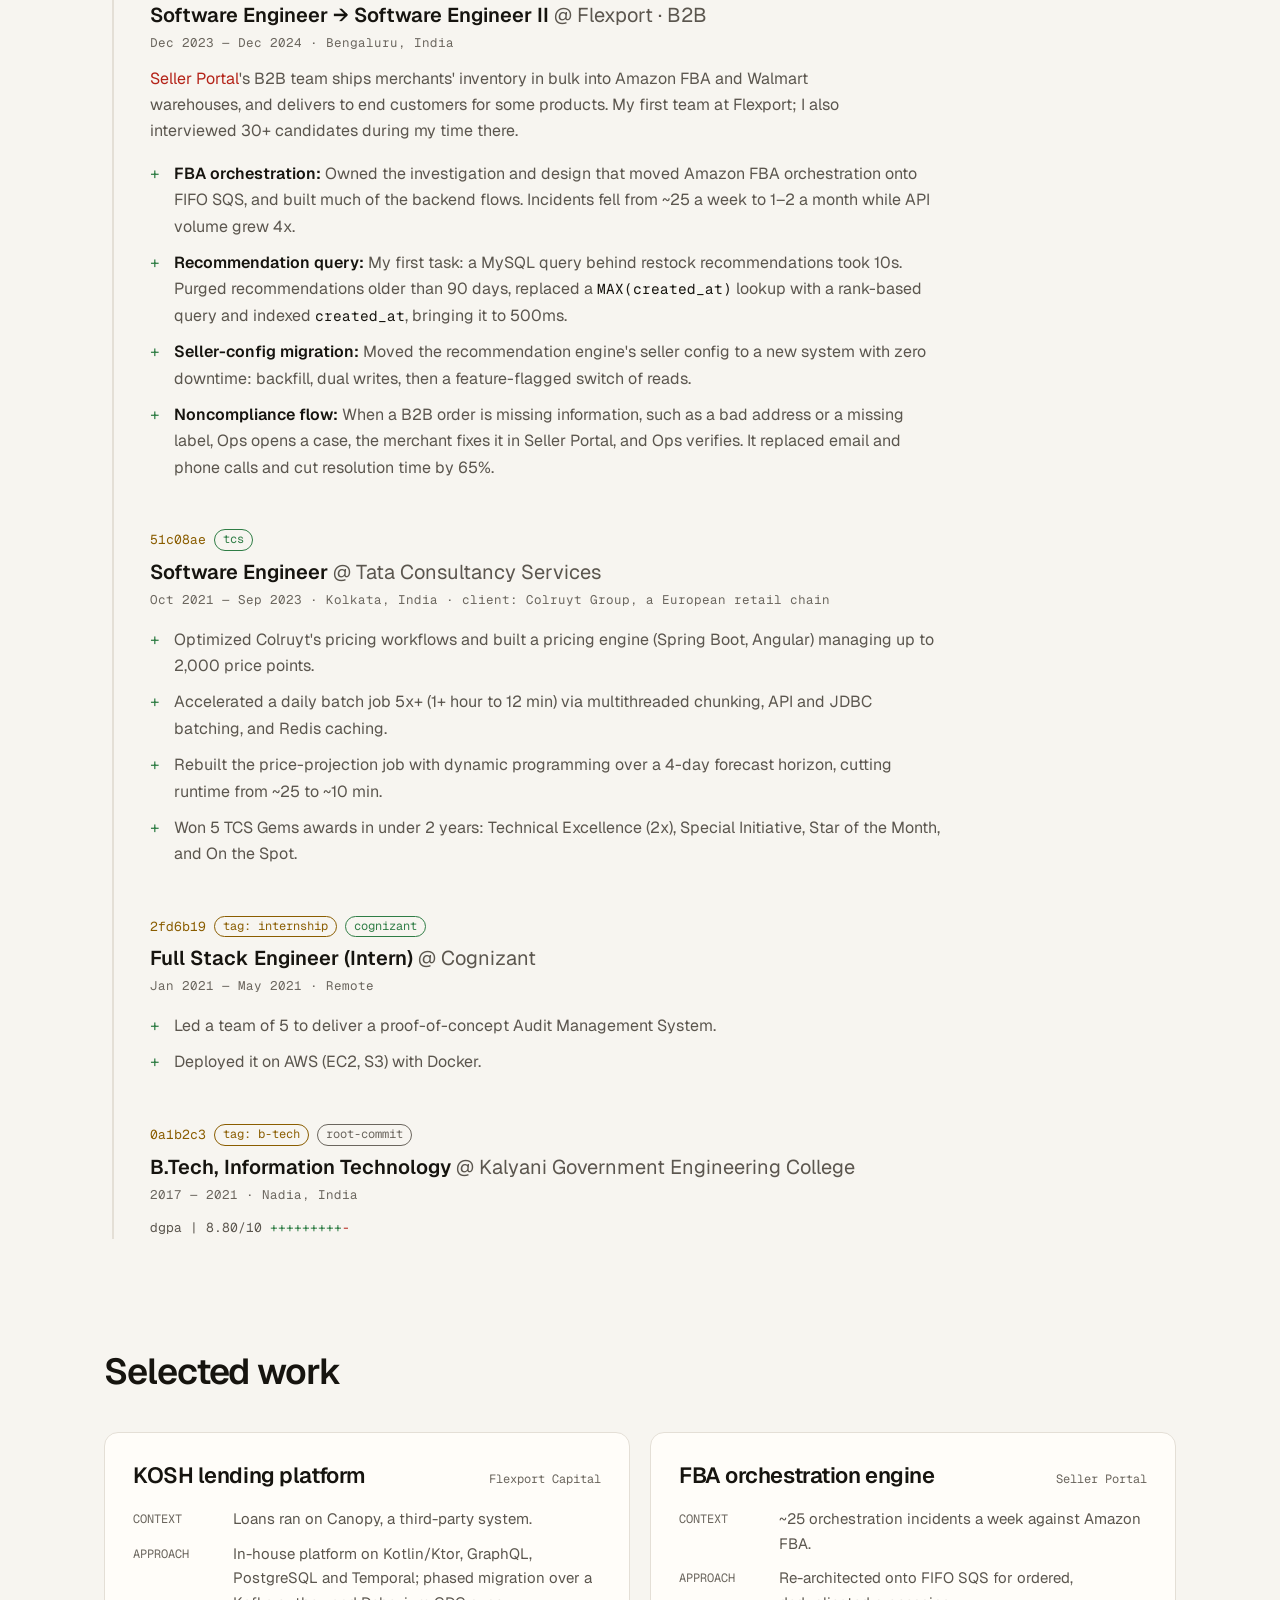
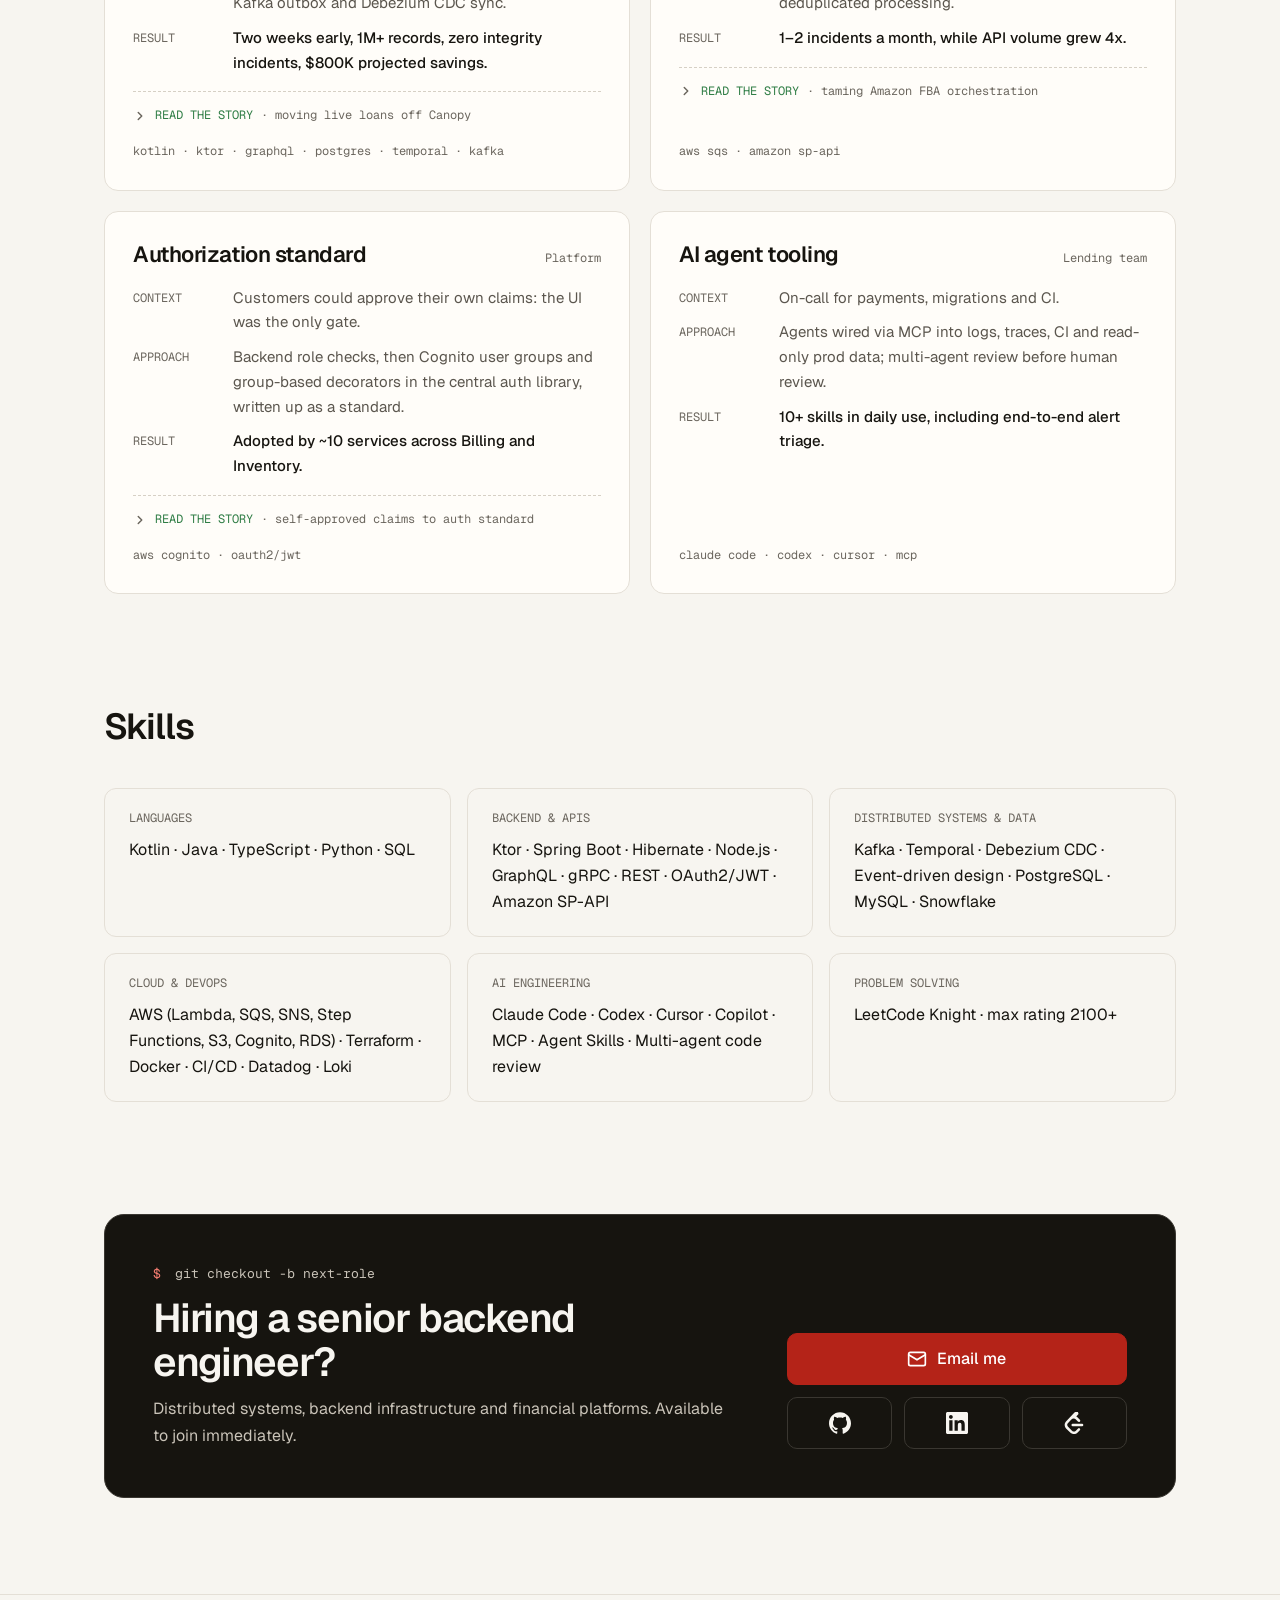
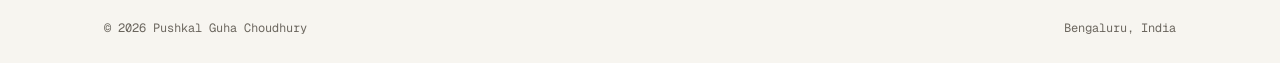
==== commit 02847fe5: "Replay career log slide-in on every scroll" ====
--- a/index.html
+++ b/index.html
@@ -339,6 +339,13 @@
       });
     });
 
+    if ('IntersectionObserver' in window) {
+      const io = new IntersectionObserver((entries) => entries.forEach((e) => {
+        e.target.classList.toggle('in', e.isIntersecting);
+      }), { threshold: 0.15 });
+      document.querySelectorAll('.commit').forEach((c) => { c.classList.add('slide'); io.observe(c); });
+    }
+
     toggle.addEventListener('click', () => {
       const next = current() === 'dark' ? 'light' : 'dark';
       root.dataset.theme = next;
--- a/style.css
+++ b/style.css
@@ -179,6 +179,14 @@
 .diffstat .del { color: var(--accent); }
 .commit code { font-family: var(--mono); font-size: .9em; color: var(--fg); }
 
+/* Slide-in: JS adds .slide (hidden state) then .in when the commit scrolls into view. */
+@media (prefers-reduced-motion: no-preference) {
+  .commit.slide { opacity: 0; transform: translateX(-72px); transition: opacity 1.5s cubic-bezier(.2,.8,.2,1), transform 1.5s cubic-bezier(.2,.8,.2,1); }
+  .commit.slide::before { transform: scale(0); transition: transform .8s cubic-bezier(.34,1.56,.64,1) .55s; }
+  .commit.slide.in::before { transform: none; }
+  .commit.slide.in { opacity: 1; transform: none; }
+}
+
 /* Promotion: a tag-only commit with a small dot on the rail. */
 .commit.mini::before { left: calc(-1 * var(--rail-pad) - 7px); top: 4px; width: 12px; height: 12px; border-color: var(--yellow); }
 .commit.mini .refs { margin: 0; }
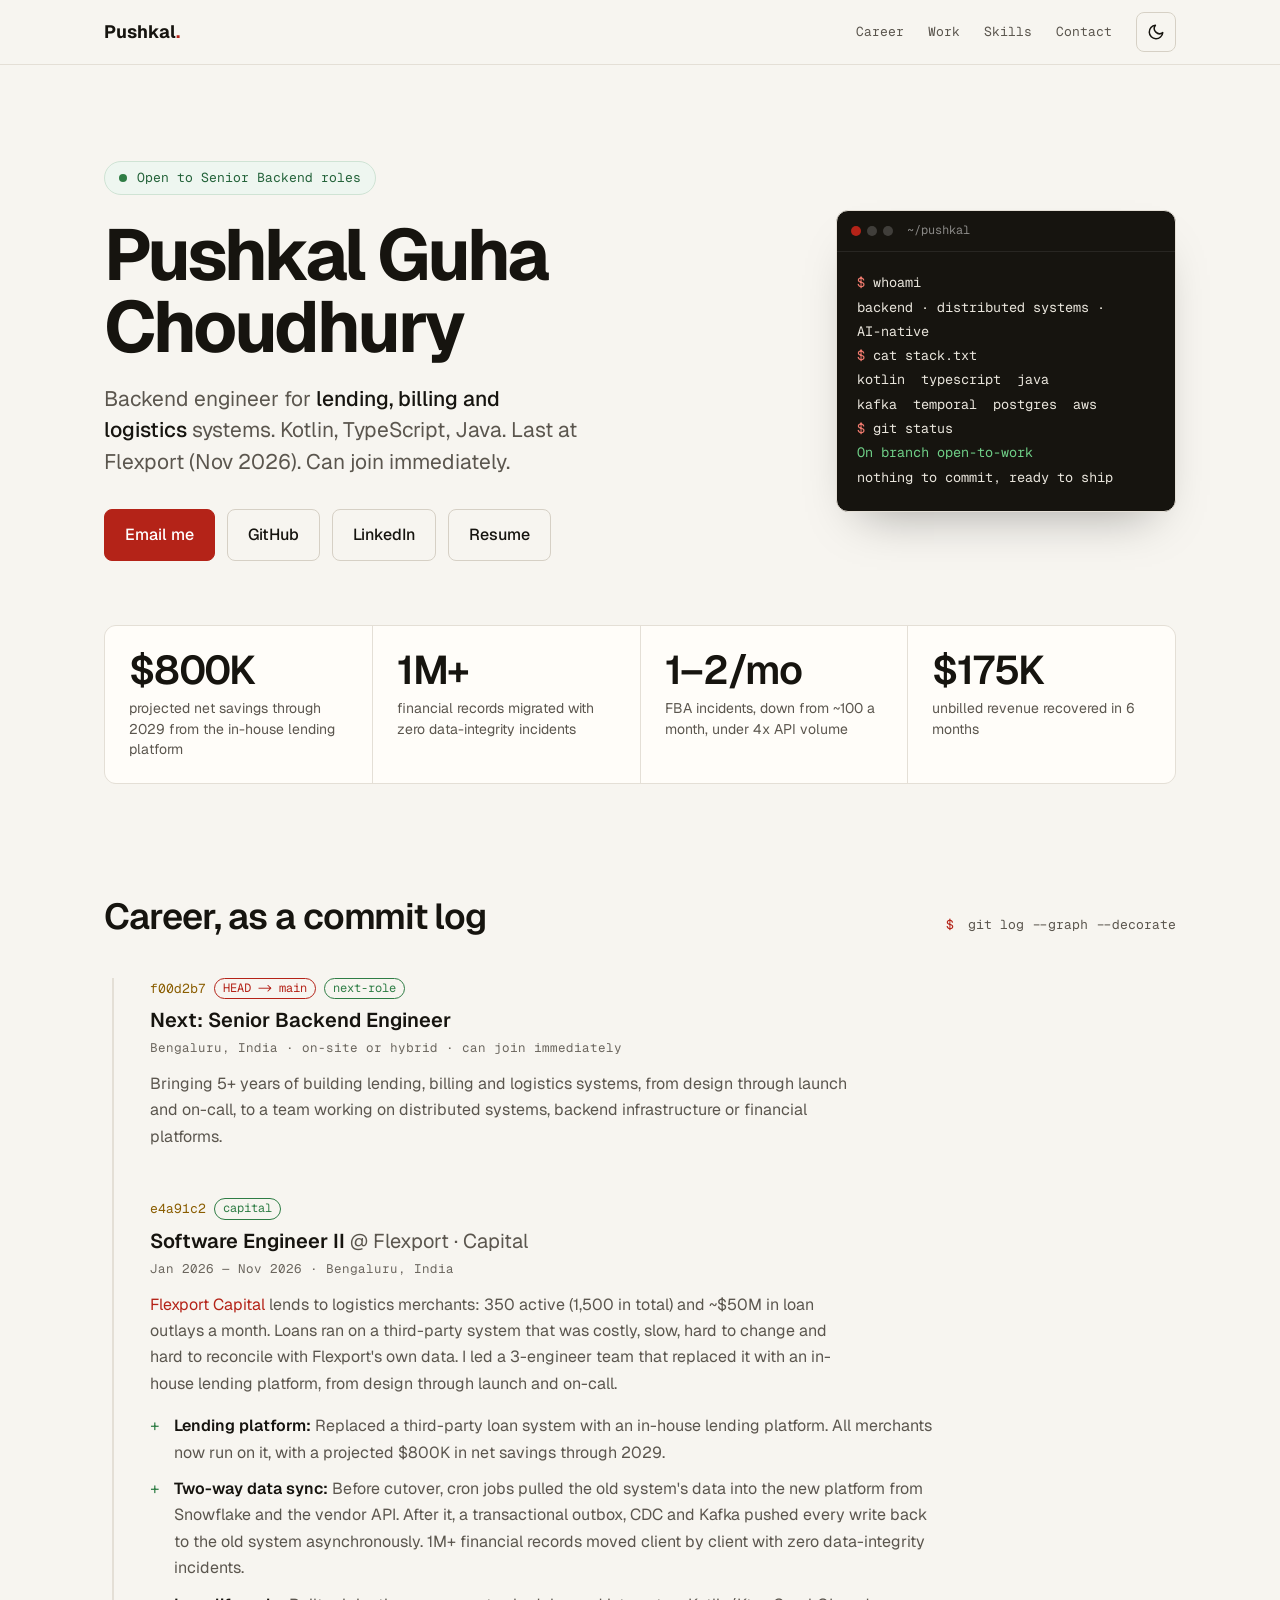
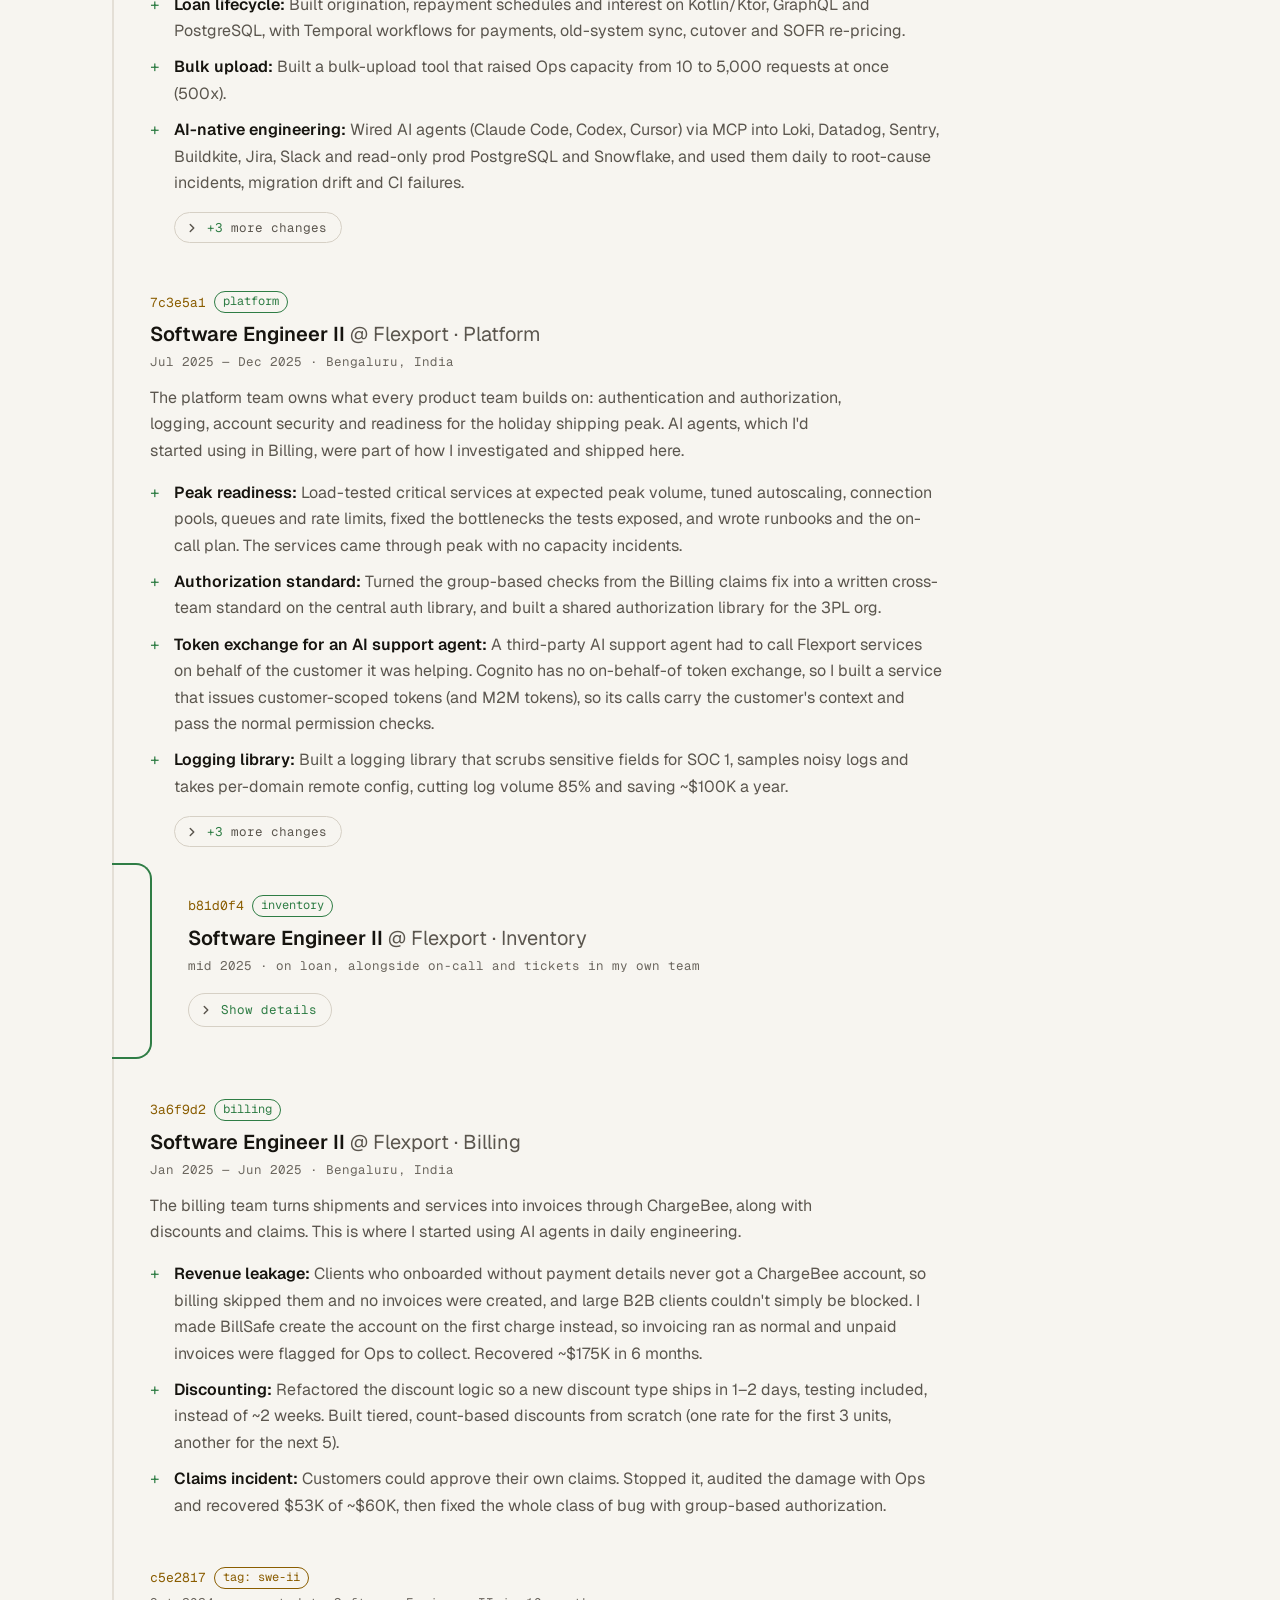
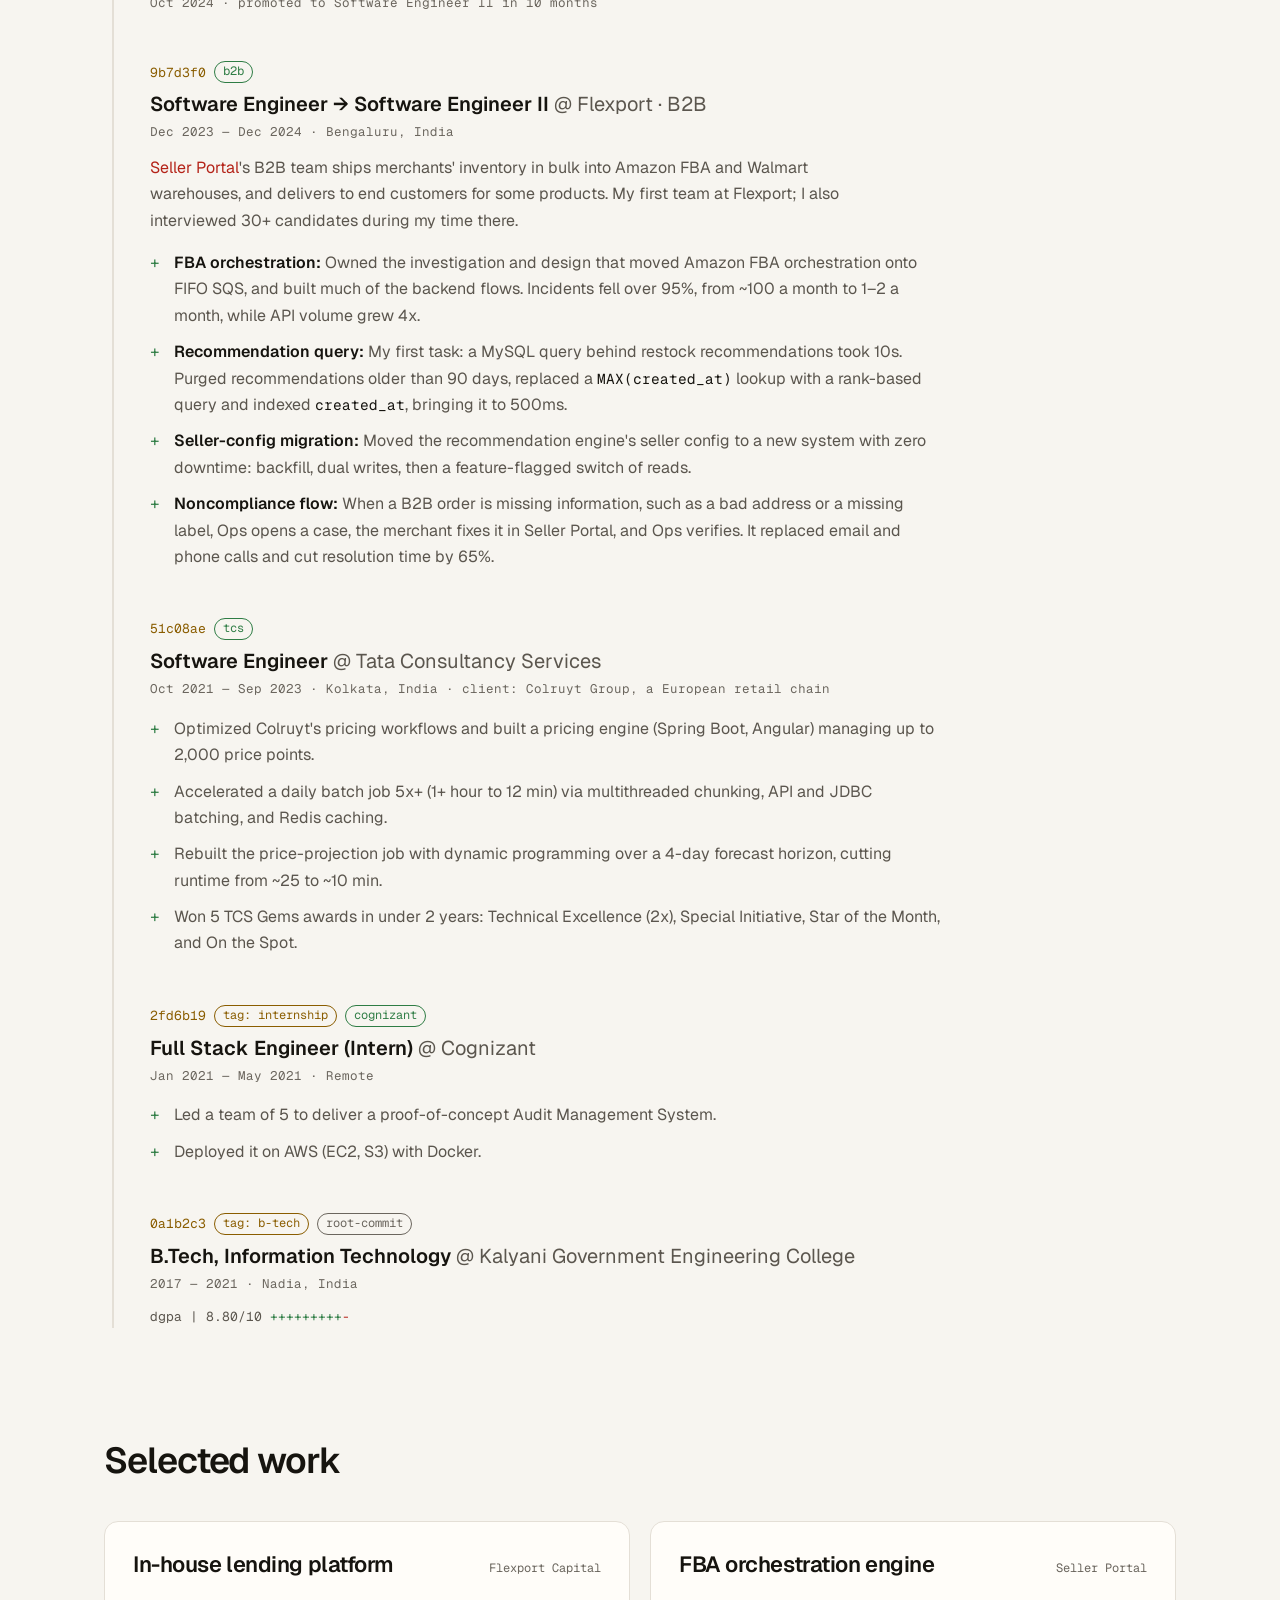
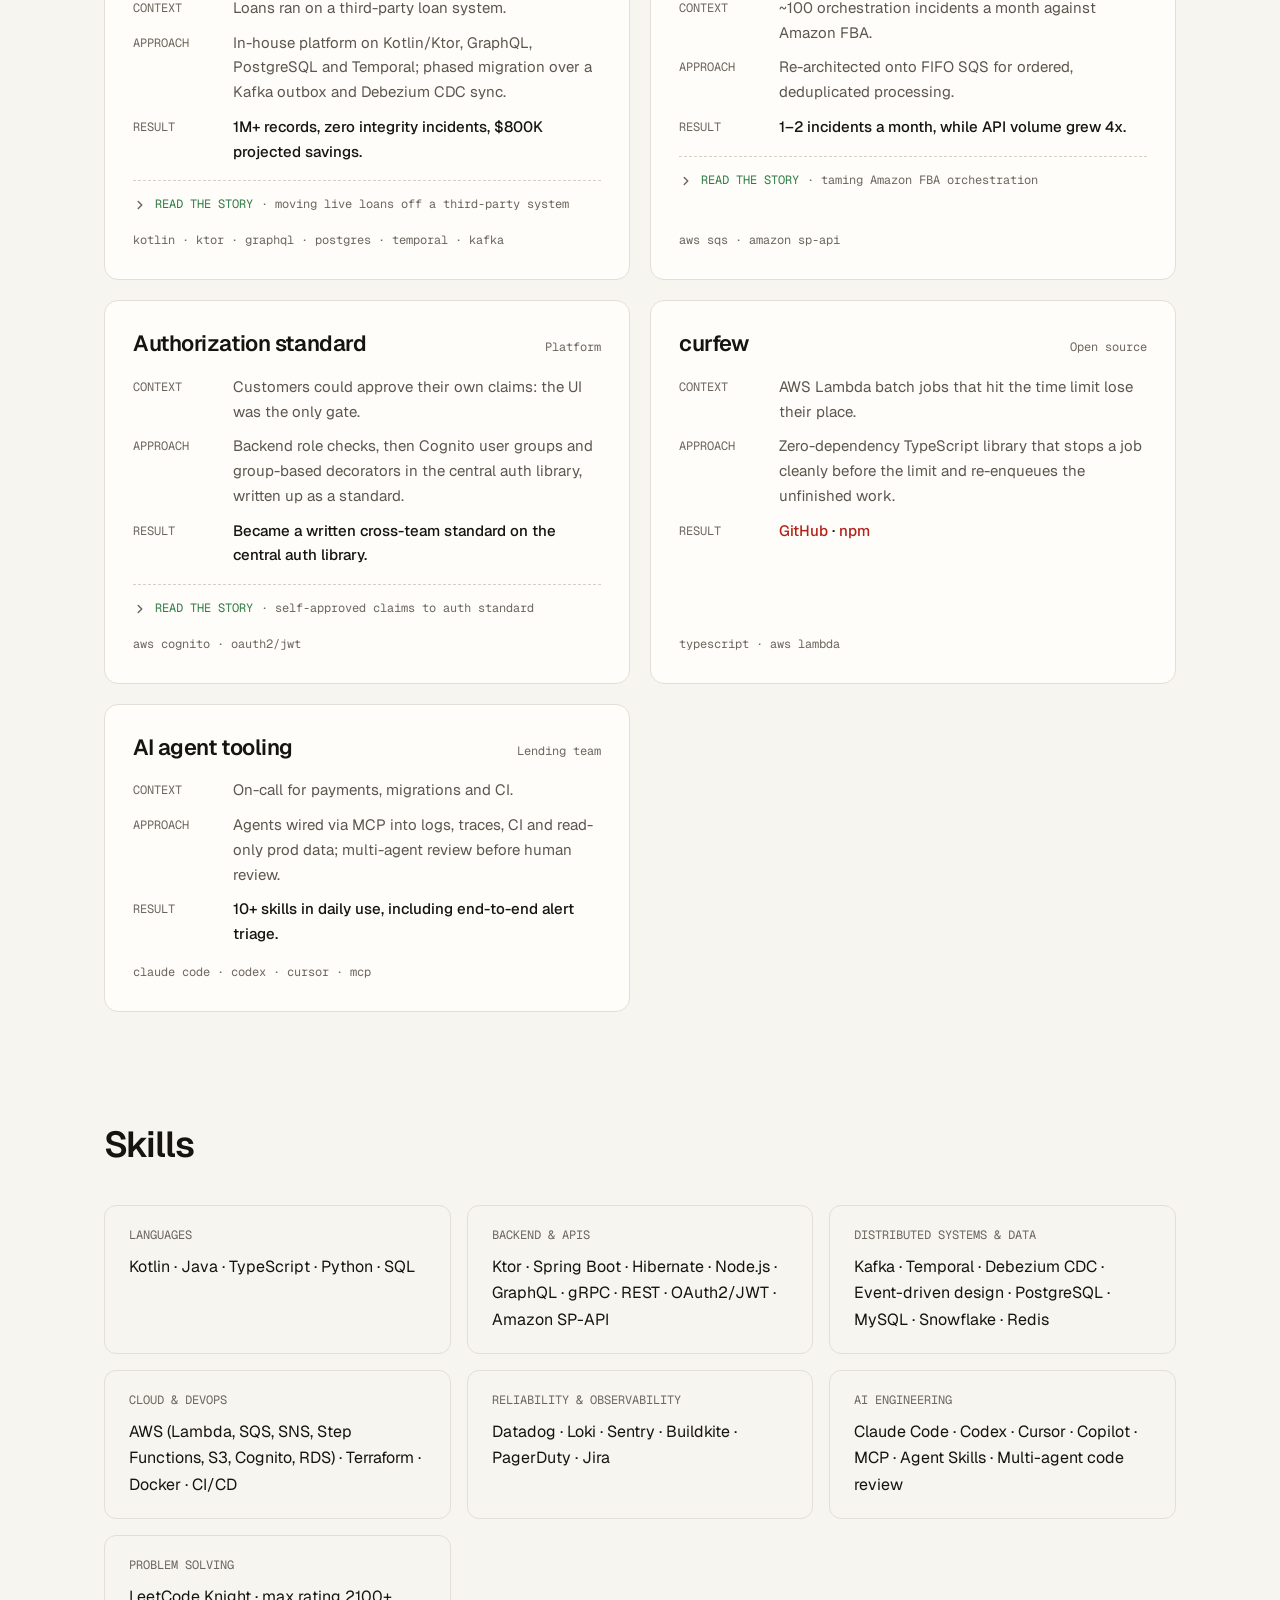
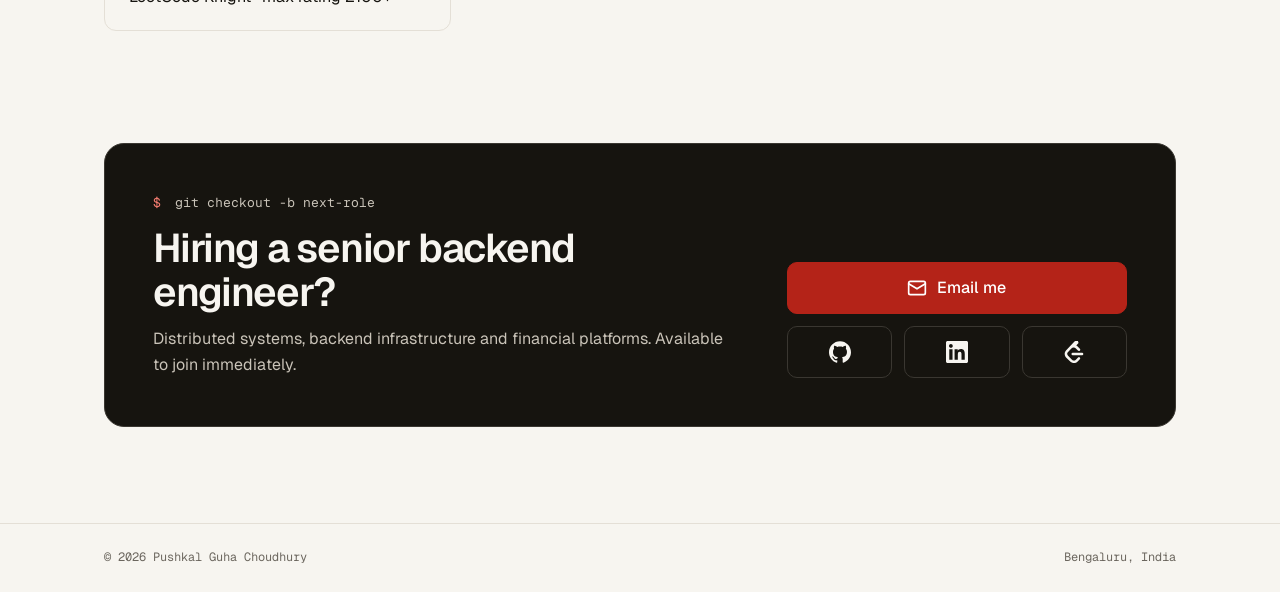
==== commit 451f6426: "Align site with updated resume: fix numbers, drop internal names, add curfew, resume link and on-cal" ====
--- a/index.html
+++ b/index.html
@@ -45,11 +45,12 @@
       <div class="hero-text">
         <p class="badge"><span></span>Open to Senior Backend roles</p>
         <h1>Pushkal Guha Choudhury</h1>
-        <p class="lead">Backend engineer for <strong>lending, billing and logistics</strong> systems. Kotlin, TypeScript, Java. Ex-Flexport.</p>
+        <p class="lead">Backend engineer for <strong>lending, billing and logistics</strong> systems. Kotlin, TypeScript, Java. Last at Flexport (Nov 2026). Can join immediately.</p>
         <div class="cta">
           <a class="btn" href="mailto:pushkalgc007@gmail.com">Email me</a>
           <a class="btn ghost" href="https://github.com/Maganlal-Meghraj">GitHub</a>
           <a class="btn ghost" href="https://www.linkedin.com/in/pushkal-guha-choudhury/">LinkedIn</a>
+          <a class="btn ghost" href="https://drive.google.com/file/d/16hVwVxwLQzb-etTNGAJWbge2R6zOoOLc/view?usp=sharing" target="_blank" rel="noopener">Resume</a>
         </div>
       </div>
       <div class="term" aria-hidden="true">
@@ -66,10 +67,10 @@
     </section>
 
     <section class="stats" aria-label="Highlights">
-      <div class="stat"><b>$800K</b><span>projected net savings through 2029 from the KOSH lending platform</span></div>
+      <div class="stat"><b>$800K</b><span>projected net savings through 2029 from the in-house lending platform</span></div>
       <div class="stat"><b>1M+</b><span>financial records migrated with zero data-integrity incidents</span></div>
-      <div class="stat"><b>1–2/mo</b><span>FBA incidents, down from ~25 a week, under 4x API volume</span></div>
-      <div class="stat"><b>~10</b><span>services on the authorization standard and shared auth library</span></div>
+      <div class="stat"><b>1–2/mo</b><span>FBA incidents, down from ~100 a month, under 4x API volume</span></div>
+      <div class="stat"><b>$175K</b><span>unbilled revenue recovered in 6 months</span></div>
     </section>
 
     <section id="career">
@@ -90,11 +91,12 @@
           <p class="refs"><span class="hash">e4a91c2</span><span class="ref branch">capital</span></p>
           <h3>Software Engineer II <span class="at">@ Flexport · Capital</span></h3>
           <p class="date">Jan 2026 — Nov 2026 · Bengaluru, India</p>
-          <p class="note"><a href="https://www.flexport.com/products/capital/">Flexport Capital</a> lends to logistics merchants: 350 active (1,500 in total) and $30–40M originated a month. Loans ran on Canopy, a third-party system that was costly, slow, hard to change and hard to reconcile with Flexport's own data. I led engineering for a 3-person pod that replaced it with KOSH, an in-house platform, from design through launch and on-call.</p>
-          <ul>
-            <li><strong>Lending platform:</strong> Launched KOSH two weeks ahead of commitment. All merchants now run on it, with a projected $800K in net savings through 2029.</li>
-            <li><strong>Two-way data sync:</strong> Before cutover, cron jobs pulled Canopy data into KOSH from Snowflake and the Canopy API. After it, a transactional outbox, CDC and Kafka pushed every KOSH write back to Canopy asynchronously. 1M+ financial records moved client by client with zero data-integrity incidents.</li>
-            <li><strong>Loan lifecycle:</strong> Built origination, repayment schedules and interest on Kotlin/Ktor, GraphQL and PostgreSQL, with Temporal workflows for payments, Canopy sync, cutover and SOFR re-pricing.</li>
+          <p class="note"><a href="https://www.flexport.com/products/capital/">Flexport Capital</a> lends to logistics merchants: 350 active (1,500 in total) and ~$50M in loan outlays a month. Loans ran on a third-party system that was costly, slow, hard to change and hard to reconcile with Flexport's own data. I led a 3-engineer team that replaced it with an in-house lending platform, from design through launch and on-call.</p>
+          <ul>
+            <li><strong>Lending platform:</strong> Replaced a third-party loan system with an in-house lending platform. All merchants now run on it, with a projected $800K in net savings through 2029.</li>
+            <li><strong>Two-way data sync:</strong> Before cutover, cron jobs pulled the old system's data into the new platform from Snowflake and the vendor API. After it, a transactional outbox, CDC and Kafka pushed every write back to the old system asynchronously. 1M+ financial records moved client by client with zero data-integrity incidents.</li>
+            <li><strong>Loan lifecycle:</strong> Built origination, repayment schedules and interest on Kotlin/Ktor, GraphQL and PostgreSQL, with Temporal workflows for payments, old-system sync, cutover and SOFR re-pricing.</li>
+            <li><strong>Bulk upload:</strong> Built a bulk-upload tool that raised Ops capacity from 10 to 5,000 requests at once (500x).</li>
             <li><strong>AI-native engineering:</strong> Wired AI agents (Claude Code, Codex, Cursor) via MCP into Loki, Datadog, Sentry, Buildkite, Jira, Slack and read-only prod PostgreSQL and Snowflake, and used them daily to root-cause incidents, migration drift and CI failures.</li>
             <li class="extra"><strong>Custom agent skills:</strong> Built 10+ agent skills, including end-to-end triage of payment-failure, authorization and PagerDuty alerts. Set up multi-agent code review ahead of human review and wrote the repo's agent-context docs (CLAUDE.md).</li>
             <li class="extra"><strong>AI-run production ops:</strong> Ran payment backfills and monthly SOFR loan re-pricing through agents, with pre-flight checks against prod data and human sign-off before writes.</li>
@@ -110,13 +112,14 @@
           <p class="note">The platform team owns what every product team builds on: authentication and authorization, logging, account security and readiness for the holiday shipping peak. AI agents, which I'd started using in Billing, were part of how I investigated and shipped here.</p>
           <ul>
             <li><strong>Peak readiness:</strong> Load-tested critical services at expected peak volume, tuned autoscaling, connection pools, queues and rate limits, fixed the bottlenecks the tests exposed, and wrote runbooks and the on-call plan. The services came through peak with no capacity incidents.</li>
-            <li><strong>Authorization standard:</strong> Turned the group-based checks from the Billing claims fix into a written cross-team standard on the central auth library, adopted by ~10 services across Billing and Inventory.</li>
-            <li><strong>Token exchange for Sierra:</strong> Sierra, a third-party AI support agent, had to call Flexport services on behalf of the customer it was helping. Cognito has no on-behalf-of token exchange, so I built a service that issues customer-scoped tokens (and M2M tokens), so Sierra's calls carry the customer's context and pass the normal permission checks.</li>
-            <li><strong>Logging library:</strong> Built a logging library that scrubs sensitive fields for SOC 1, samples noisy logs and takes per-domain remote config, cutting log volume 85%.</li>
+            <li><strong>Authorization standard:</strong> Turned the group-based checks from the Billing claims fix into a written cross-team standard on the central auth library, and built a shared authorization library for the 3PL org.</li>
+            <li><strong>Token exchange for an AI support agent:</strong> A third-party AI support agent had to call Flexport services on behalf of the customer it was helping. Cognito has no on-behalf-of token exchange, so I built a service that issues customer-scoped tokens (and M2M tokens), so its calls carry the customer's context and pass the normal permission checks.</li>
+            <li><strong>Logging library:</strong> Built a logging library that scrubs sensitive fields for SOC 1, samples noisy logs and takes per-domain remote config, cutting log volume 85% and saving ~$100K a year.</li>
             <li class="extra"><strong>Account security:</strong> Built the yearly password reset for the rotation mandate (a cron with batching and checkpointing), and added email verification at signup, which didn't exist before.</li>
             <li class="extra"><strong>Vulnerability fixes:</strong> As platform-team owner, drove security-flagged vulnerabilities to closure across service owners.</li>
-          </ul>
-          <button class="more-toggle" type="button" aria-expanded="false" hidden><svg viewBox="0 0 24 24" fill="none" stroke="currentColor" stroke-width="2.5" stroke-linecap="round" stroke-linejoin="round" aria-hidden="true"><path d="m9 6 6 6-6 6"/></svg><span class="closed"><span class="count">+2</span> more changes</span><span class="opened">Show less</span></button>
+            <li class="extra"><strong>On-call handoff:</strong> There were no guidelines for on-call cutover, so it was unclear who owned which open ticket and tickets sat for 3–5 days. I wrote a handoff practice and a template that each outgoing on-call fills in: the past weeks' metrics, what they investigated, tickets that came in, planned work, and anything they want the next on-call to take over. Ownership is clear at every rotation and the transition is smoother.</li>
+          </ul>
+          <button class="more-toggle" type="button" aria-expanded="false" hidden><svg viewBox="0 0 24 24" fill="none" stroke="currentColor" stroke-width="2.5" stroke-linecap="round" stroke-linejoin="round" aria-hidden="true"><path d="m9 6 6 6-6 6"/></svg><span class="closed"><span class="count">+3</span> more changes</span><span class="opened">Show less</span></button>
         </article>
 
         <div class="side-branch">
@@ -128,7 +131,7 @@
               <summary><svg viewBox="0 0 24 24" fill="none" stroke="currentColor" stroke-width="2.5" stroke-linecap="round" stroke-linejoin="round" aria-hidden="true"><path d="m9 6 6 6-6 6"/></svg><span class="count">Show details</span></summary>
               <p class="note">The Inventory team was short-staffed and at risk of missing a commitment on its decant / non-decant flow for D2C. Bin space is expensive, so stock stays boxed in bulk storage until a bin needs it. I joined to build the replenishment side.</p>
               <ul>
-                <li><strong>Replenishment sync:</strong> A cron job that pulls Data Science's restocking recommendations from Snowflake and pushes them through Flexport's services into Logiwa, the warehouse management system, at 1M+ items/hour. Logiwa then raises a decant task whenever a bin drops below its threshold.</li>
+                <li><strong>Replenishment sync:</strong> A cron job that pulls Data Science's restocking recommendations from Snowflake and pushes them through Flexport's services into the warehouse management system at 1M+ items/hour. It then raises a decant task whenever a bin drops below its threshold.</li>
               </ul>
             </details>
           </article>
@@ -141,7 +144,7 @@
           <p class="note">The billing team turns shipments and services into invoices through ChargeBee, along with discounts and claims. This is where I started using AI agents in daily engineering.</p>
           <ul>
             <li><strong>Revenue leakage:</strong> Clients who onboarded without payment details never got a ChargeBee account, so billing skipped them and no invoices were created, and large B2B clients couldn't simply be blocked. I made BillSafe create the account on the first charge instead, so invoicing ran as normal and unpaid invoices were flagged for Ops to collect. Recovered ~$175K in 6 months.</li>
-            <li><strong>Discounting:</strong> Refactored the discount logic so a new discount type ships in 1–2 days, testing included, instead of 1–1.5 weeks. Built tiered, count-based discounts from scratch (one rate for the first 3 units, another for the next 5).</li>
+            <li><strong>Discounting:</strong> Refactored the discount logic so a new discount type ships in 1–2 days, testing included, instead of ~2 weeks. Built tiered, count-based discounts from scratch (one rate for the first 3 units, another for the next 5).</li>
             <li><strong>Claims incident:</strong> Customers could approve their own claims. Stopped it, audited the damage with Ops and recovered $53K of ~$60K, then fixed the whole class of bug with group-based authorization.</li>
           </ul>
         </article>
@@ -157,7 +160,7 @@
           <p class="date">Dec 2023 — Dec 2024 · Bengaluru, India</p>
           <p class="note"><a href="https://www.flexport.com/solutions/seller-portal/">Seller Portal</a>'s B2B team ships merchants' inventory in bulk into Amazon FBA and Walmart warehouses, and delivers to end customers for some products. My first team at Flexport; I also interviewed 30+ candidates during my time there.</p>
           <ul>
-            <li><strong>FBA orchestration:</strong> Owned the investigation and design that moved Amazon FBA orchestration onto FIFO SQS, and built much of the backend flows. Incidents fell from ~25 a week to 1–2 a month while API volume grew 4x.</li>
+            <li><strong>FBA orchestration:</strong> Owned the investigation and design that moved Amazon FBA orchestration onto FIFO SQS, and built much of the backend flows. Incidents fell over 95%, from ~100 a month to 1–2 a month, while API volume grew 4x.</li>
             <li><strong>Recommendation query:</strong> My first task: a MySQL query behind restock recommendations took 10s. Purged recommendations older than 90 days, replaced a <code>MAX(created_at)</code> lookup with a rank-based query and indexed <code>created_at</code>, bringing it to 500ms.</li>
             <li><strong>Seller-config migration:</strong> Moved the recommendation engine's seller config to a new system with zero downtime: backfill, dual writes, then a feature-flagged switch of reads.</li>
             <li><strong>Noncompliance flow:</strong> When a B2B order is missing information, such as a bad address or a missing label, Ops opens a case, the merchant fixes it in Seller Portal, and Ops verifies. It replaced email and phone calls and cut resolution time by 65%.</li>
@@ -202,21 +205,21 @@
       </div>
       <div class="grid">
         <article class="card">
-          <div class="card-head"><h3>KOSH lending platform</h3><span>Flexport Capital</span></div>
-          <dl>
-            <dt>Context</dt><dd>Loans ran on Canopy, a third-party system.</dd>
+          <div class="card-head"><h3>In-house lending platform</h3><span>Flexport Capital</span></div>
+          <dl>
+            <dt>Context</dt><dd>Loans ran on a third-party loan system.</dd>
             <dt>Approach</dt><dd>In-house platform on Kotlin/Ktor, GraphQL, PostgreSQL and Temporal; phased migration over a Kafka outbox and Debezium CDC sync.</dd>
-            <dt>Result</dt><dd class="result">Two weeks early, 1M+ records, zero integrity incidents, $800K projected savings.</dd>
+            <dt>Result</dt><dd class="result">1M+ records, zero integrity incidents, $800K projected savings.</dd>
           </dl>
           <details class="story">
-            <summary><svg viewBox="0 0 24 24" fill="none" stroke="currentColor" stroke-width="2.5" stroke-linecap="round" stroke-linejoin="round" aria-hidden="true"><path d="m9 6 6 6-6 6"/></svg><span class="count">Read the story</span> · moving live loans off Canopy</summary>
+            <summary><svg viewBox="0 0 24 24" fill="none" stroke="currentColor" stroke-width="2.5" stroke-linecap="round" stroke-linejoin="round" aria-hidden="true"><path d="m9 6 6 6-6 6"/></svg><span class="count">Read the story</span> · moving live loans off a third-party system</summary>
             <dl>
-              <dt>Problem</dt><dd>Move 1M+ financial records and every merchant off Canopy while loans kept accruing interest and taking payments. There was no window to pause.</dd>
-              <dt>Approach</dt><dd>Two phases. Before cutover, cron jobs pulled Canopy data into KOSH. Once a client's writes moved to KOSH, each write also landed in an outbox table in the same transaction; CDC carried it to Kafka, and a consumer replayed it into Canopy. A second CDC stream fed KOSH into Snowflake for drift checks.</dd>
-              <dt>Why</dt><dd>Canopy stayed a complete, current copy, so any client could roll back, downstream tools still reading Canopy kept working, and the two systems could run side by side for comparison.</dd>
-              <dt>Rejected</dt><dd>Writing through to Canopy synchronously. Canopy's latency was one of the reasons for leaving it, and it would have sat in every KOSH request.</dd>
-              <dt>Surprises</dt><dd>Drift checks surfaced a systemic interest/fee mapping error inherited from Canopy across loans, schedules and payments. I fixed it at the data layer and backfilled history once billing risk was ruled out. Canopy's data model also didn't map cleanly onto KOSH's, so the sync needed translation rules.</dd>
-              <dt>Result</dt><dd class="result">Clients moved one by one with zero data-integrity incidents, and KOSH launched two weeks early.</dd>
+              <dt>Problem</dt><dd>Move 1M+ financial records and every merchant off the old system while loans kept accruing interest and taking payments. There was no window to pause.</dd>
+              <dt>Approach</dt><dd>Two phases. Before cutover, cron jobs pulled the old system's data into the new platform. Once a client's writes moved over, each write also landed in an outbox table in the same transaction; CDC carried it to Kafka, and a consumer replayed it into the old system. A second CDC stream fed the new platform into Snowflake for drift checks.</dd>
+              <dt>Why</dt><dd>The old system stayed a complete, current copy, so any client could roll back, downstream tools still reading it kept working, and the two systems could run side by side for comparison.</dd>
+              <dt>Rejected</dt><dd>Writing through to the old system synchronously. Its latency was one of the reasons for leaving it, and it would have sat in every request.</dd>
+              <dt>Surprises</dt><dd>Drift checks surfaced a systemic interest/fee mapping error inherited from the old system across loans, schedules and payments. I fixed it at the data layer and backfilled history once billing risk was ruled out. Its data model also didn't map cleanly onto the new platform's, so the sync needed translation rules.</dd>
+              <dt>Result</dt><dd class="result">Clients moved one by one with zero data-integrity incidents, and the new platform went live.</dd>
             </dl>
           </details>
           <p class="meta">kotlin · ktor · graphql · postgres · temporal · kafka</p>
@@ -224,14 +227,14 @@
         <article class="card">
           <div class="card-head"><h3>FBA orchestration engine</h3><span>Seller Portal</span></div>
           <dl>
-            <dt>Context</dt><dd>~25 orchestration incidents a week against Amazon FBA.</dd>
+            <dt>Context</dt><dd>~100 orchestration incidents a month against Amazon FBA.</dd>
             <dt>Approach</dt><dd>Re-architected onto FIFO SQS for ordered, deduplicated processing.</dd>
             <dt>Result</dt><dd class="result">1–2 incidents a month, while API volume grew 4x.</dd>
           </dl>
           <details class="story">
             <summary><svg viewBox="0 0 24 24" fill="none" stroke="currentColor" stroke-width="2.5" stroke-linecap="round" stroke-linejoin="round" aria-hidden="true"><path d="m9 6 6 6-6 6"/></svg><span class="count">Read the story</span> · taming Amazon FBA orchestration</summary>
             <dl>
-              <dt>Problem</dt><dd>Sending inventory to Amazon FBA meant a chain of SP-API calls that had grown from 6 to 24. Bursts hit Amazon's rate limits, and a failure partway left shipments stuck: ~25 incidents a week.</dd>
+              <dt>Problem</dt><dd>Sending inventory to Amazon FBA meant a chain of SP-API calls that had grown from 6 to 24. Bursts hit Amazon's rate limits, and a failure partway left shipments stuck: ~100 incidents a month.</dd>
               <dt>Constraint</dt><dd>B2B ran on Lambda with a 30-second limit, so retrying inside the synchronous chain could never fit.</dd>
               <dt>Approach</dt><dd>Each step became a message on a FIFO SQS queue, consumed with long polling at a controlled rate and retried from the step that failed.</dd>
               <dt>Rejected</dt><dd>Step Functions: no global control over the SP-API call rate, a per-transition cost that added up at this volume, and no built-in per-shipment ordering and deduplication like FIFO message groups.</dd>
@@ -246,7 +249,7 @@
           <dl>
             <dt>Context</dt><dd>Customers could approve their own claims: the UI was the only gate.</dd>
             <dt>Approach</dt><dd>Backend role checks, then Cognito user groups and group-based decorators in the central auth library, written up as a standard.</dd>
-            <dt>Result</dt><dd class="result">Adopted by ~10 services across Billing and Inventory.</dd>
+            <dt>Result</dt><dd class="result">Became a written cross-team standard on the central auth library.</dd>
           </dl>
           <details class="story">
             <summary><svg viewBox="0 0 24 24" fill="none" stroke="currentColor" stroke-width="2.5" stroke-linecap="round" stroke-linejoin="round" aria-hidden="true"><path d="m9 6 6 6-6 6"/></svg><span class="count">Read the story</span> · self-approved claims to auth standard</summary>
@@ -256,12 +259,21 @@
               <dt>Audit</dt><dd>Worked with Ops to find every self-approved claim: ~$60K in total, of which $53K was recovered.</dd>
               <dt>Fix the class</dt><dd>Created a Cognito user group for the people allowed to approve claims, and added decorators to the central auth library that take the groups allowed to call an API and check the caller's membership. Written to work for any group, not just Billing's.</dd>
               <dt>Trade-off</dt><dd>Service-to-service calls stayed allowed by default, which kept internal callers working during the rollout.</dd>
-              <dt>Result</dt><dd class="result">On Platform it became a written cross-team standard, adopted by ~10 services across Billing and Inventory.</dd>
+              <dt>Result</dt><dd class="result">On Platform it became a written cross-team standard.</dd>
             </dl>
           </details>
           <p class="meta">aws cognito · oauth2/jwt</p>
         </article>
         <article class="card">
+          <div class="card-head"><h3>curfew</h3><span>Open source</span></div>
+          <dl>
+            <dt>Context</dt><dd>AWS Lambda batch jobs that hit the time limit lose their place.</dd>
+            <dt>Approach</dt><dd>Zero-dependency TypeScript library that stops a job cleanly before the limit and re-enqueues the unfinished work.</dd>
+            <dt>Result</dt><dd class="result"><a href="https://github.com/Maganlal-Meghraj/curfew">GitHub</a> · <a href="https://www.npmjs.com/package/curfew">npm</a></dd>
+          </dl>
+          <p class="meta">typescript · aws lambda</p>
+        </article>
+        <article class="card">
           <div class="card-head"><h3>AI agent tooling</h3><span>Lending team</span></div>
           <dl>
             <dt>Context</dt><dd>On-call for payments, migrations and CI.</dd>
@@ -280,8 +292,9 @@
       <div class="skills">
         <div><p class="label">Languages</p><p>Kotlin · Java · TypeScript · Python · SQL</p></div>
         <div><p class="label">Backend &amp; APIs</p><p>Ktor · Spring Boot · Hibernate · Node.js · GraphQL · gRPC · REST · OAuth2/JWT · Amazon SP-API</p></div>
-        <div><p class="label">Distributed systems &amp; data</p><p>Kafka · Temporal · Debezium CDC · Event-driven design · PostgreSQL · MySQL · Snowflake</p></div>
-        <div><p class="label">Cloud &amp; DevOps</p><p>AWS (Lambda, SQS, SNS, Step Functions, S3, Cognito, RDS) · Terraform · Docker · CI/CD · Datadog · Loki</p></div>
+        <div><p class="label">Distributed systems &amp; data</p><p>Kafka · Temporal · Debezium CDC · Event-driven design · PostgreSQL · MySQL · Snowflake · Redis</p></div>
+        <div><p class="label">Cloud &amp; DevOps</p><p>AWS (Lambda, SQS, SNS, Step Functions, S3, Cognito, RDS) · Terraform · Docker · CI/CD</p></div>
+        <div><p class="label">Reliability &amp; observability</p><p>Datadog · Loki · Sentry · Buildkite · PagerDuty · Jira</p></div>
         <div><p class="label">AI engineering</p><p>Claude Code · Codex · Cursor · Copilot · MCP · Agent Skills · Multi-agent code review</p></div>
         <div><p class="label">Problem solving</p><p>LeetCode Knight · max rating 2100+</p></div>
       </div>
